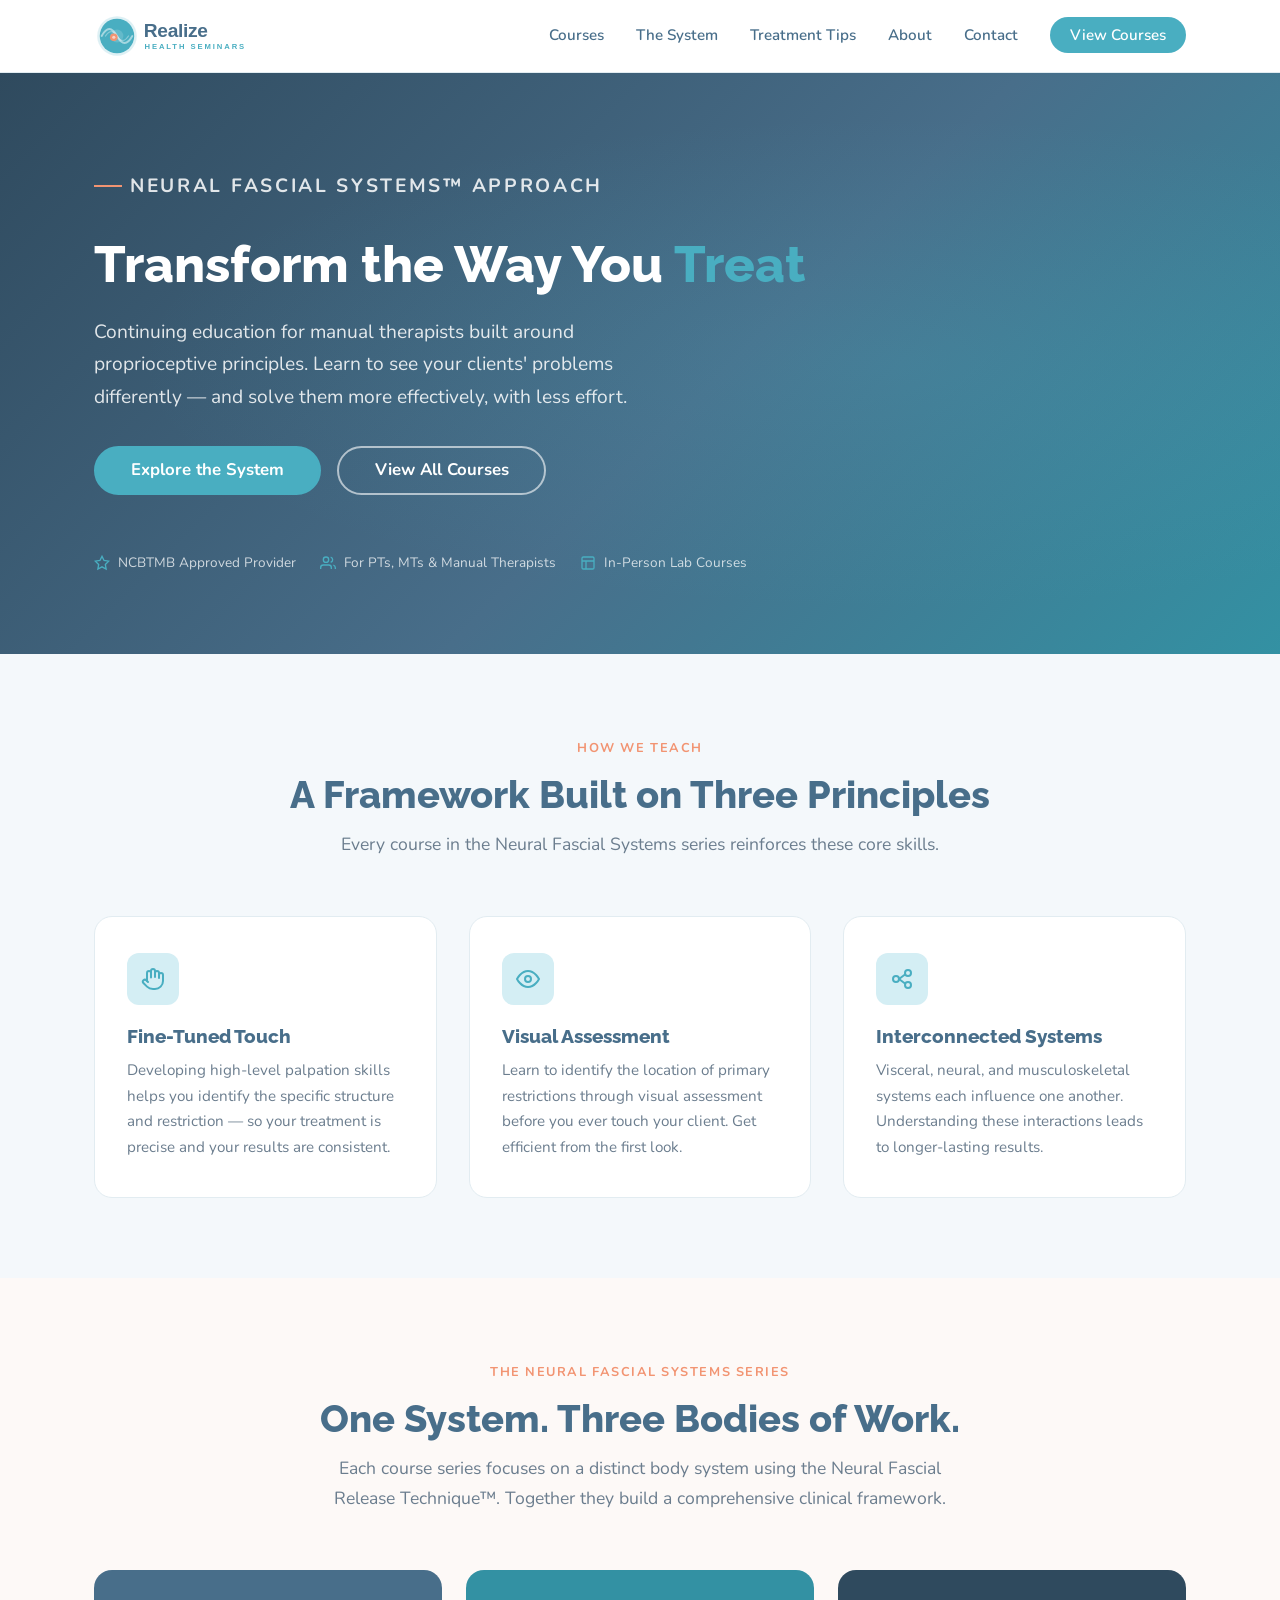
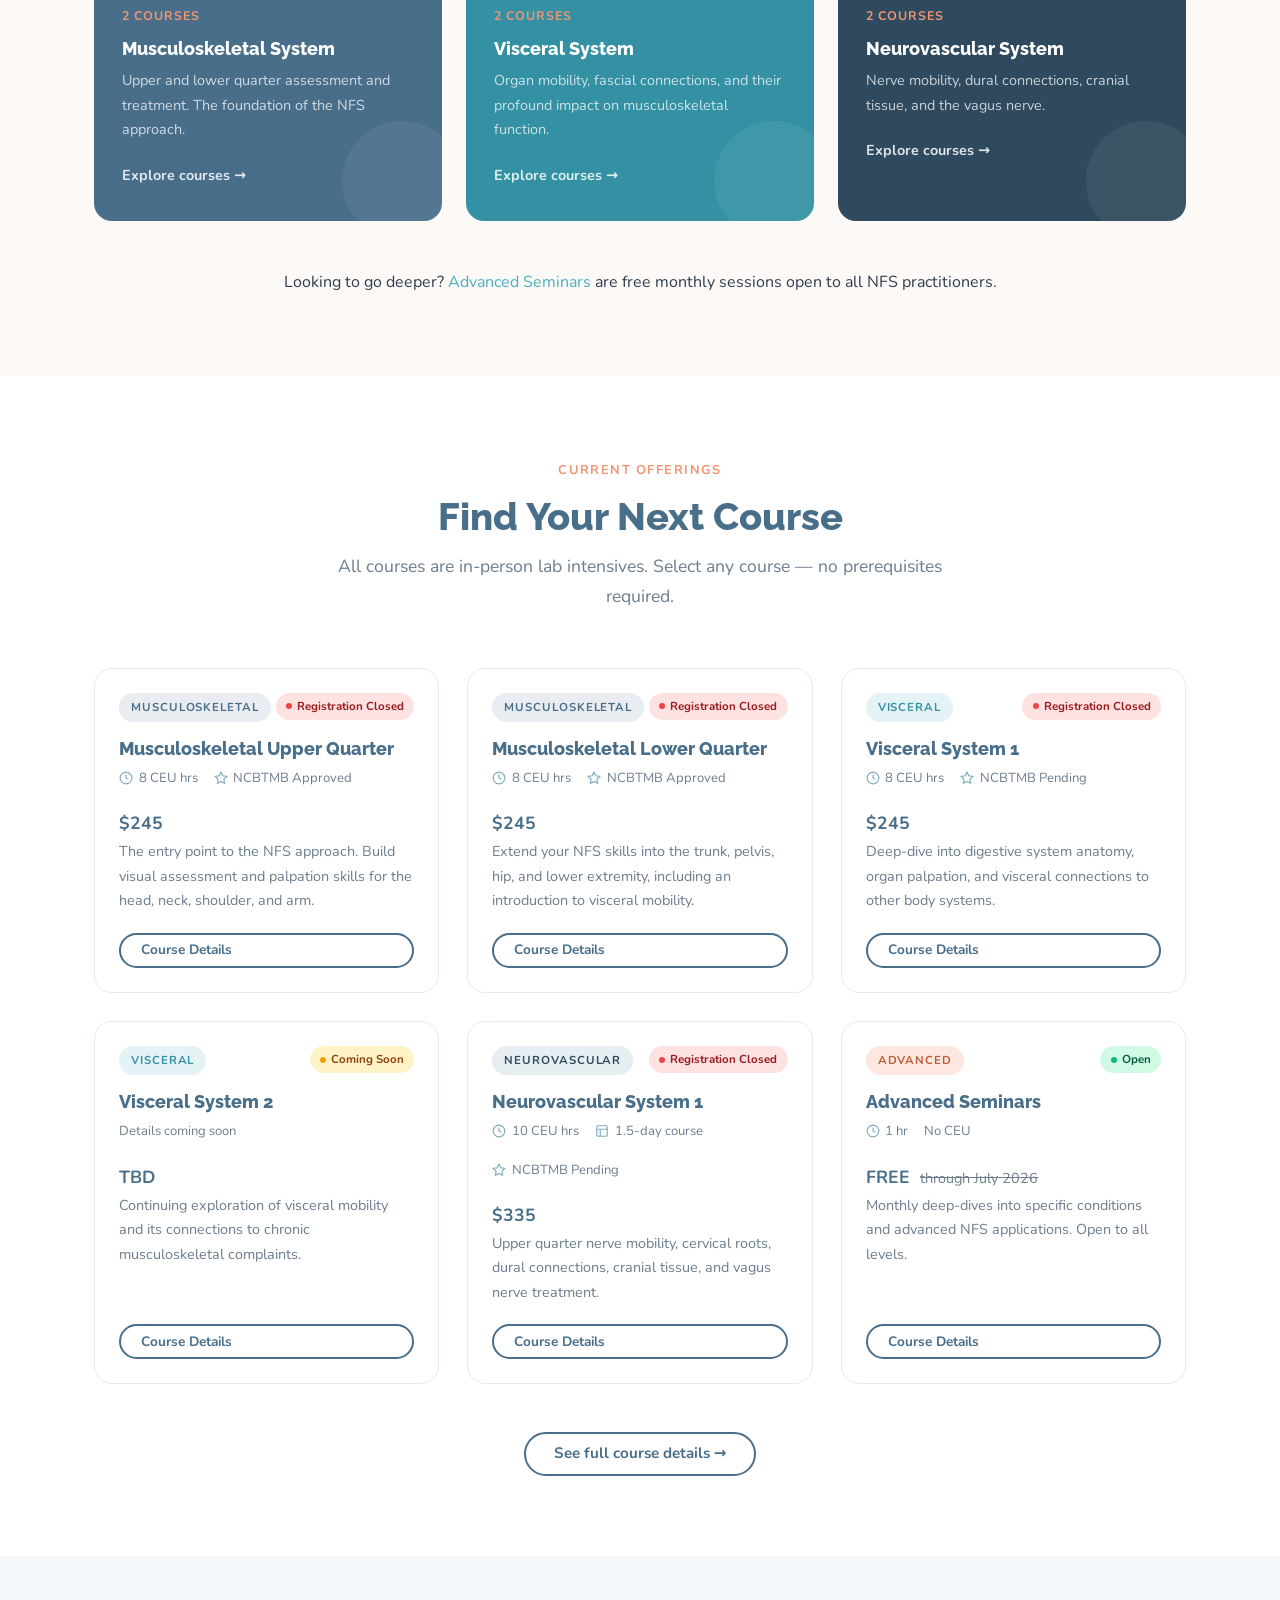
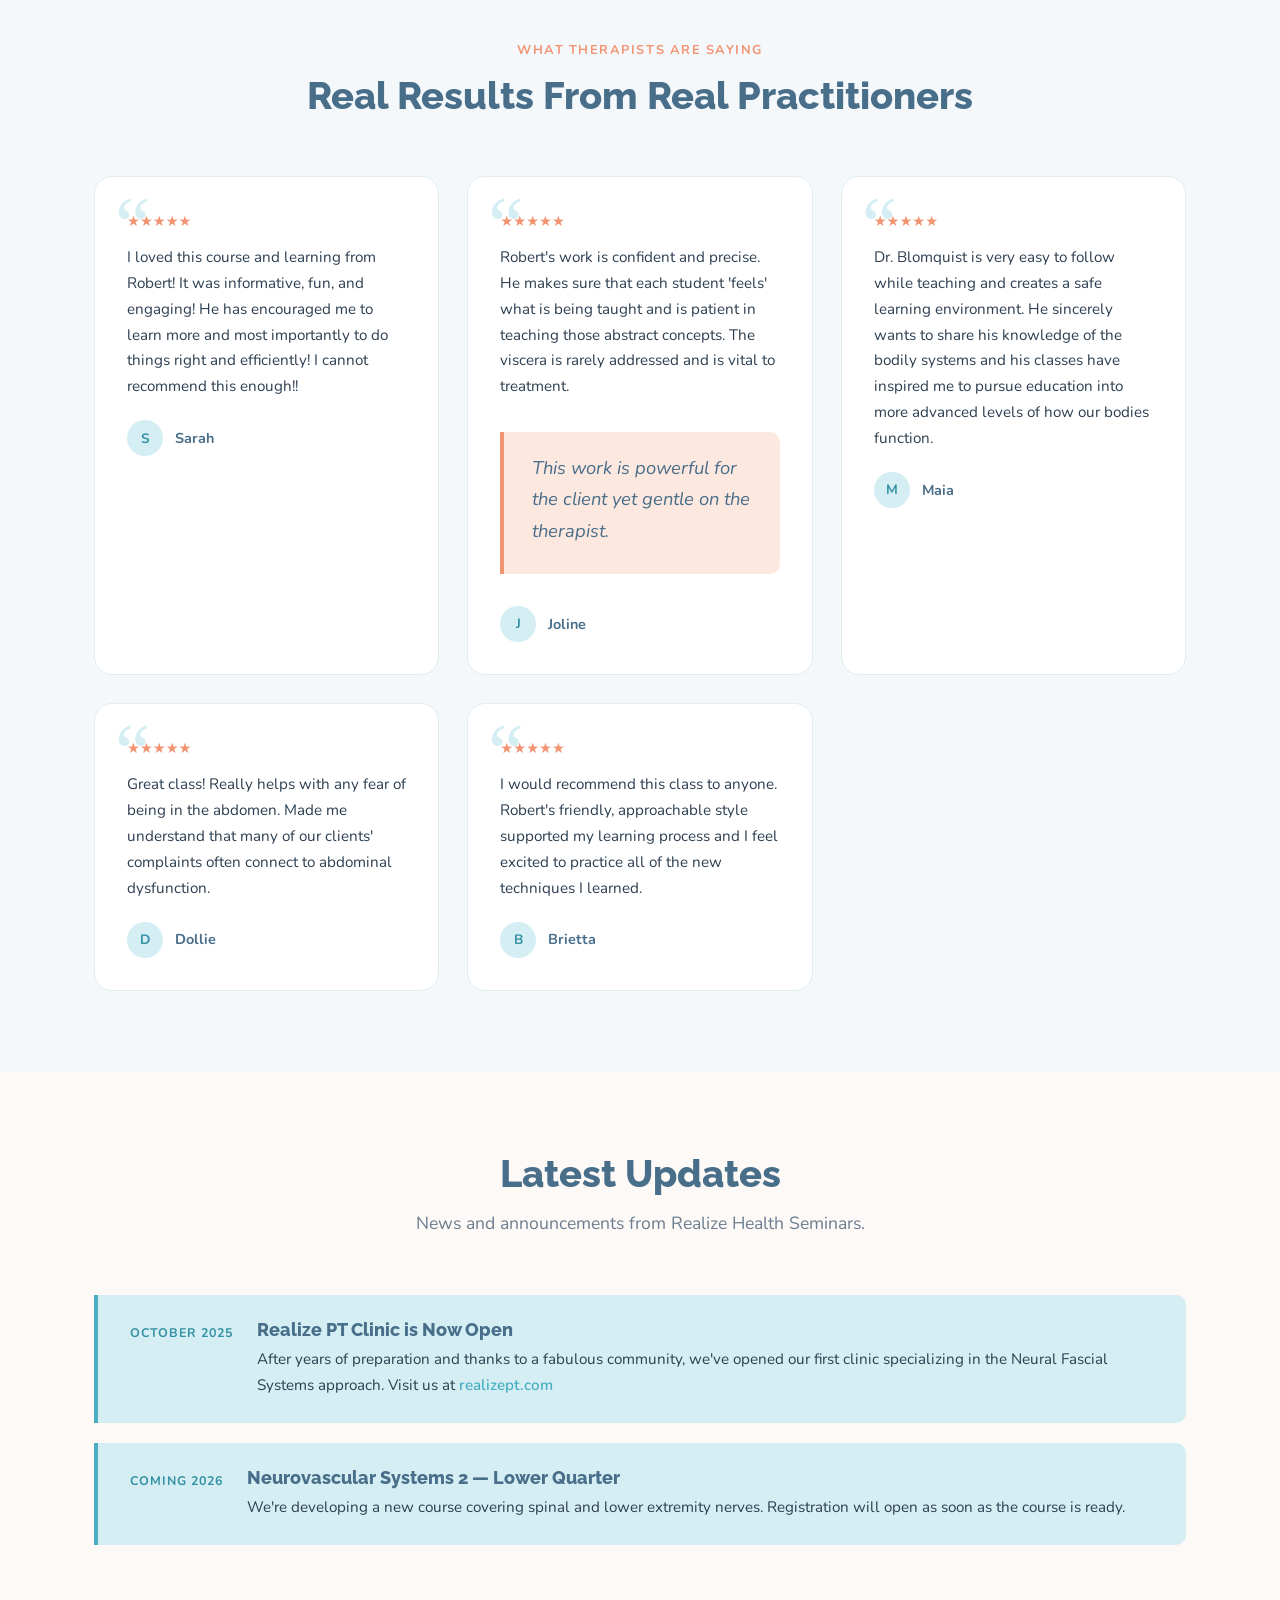
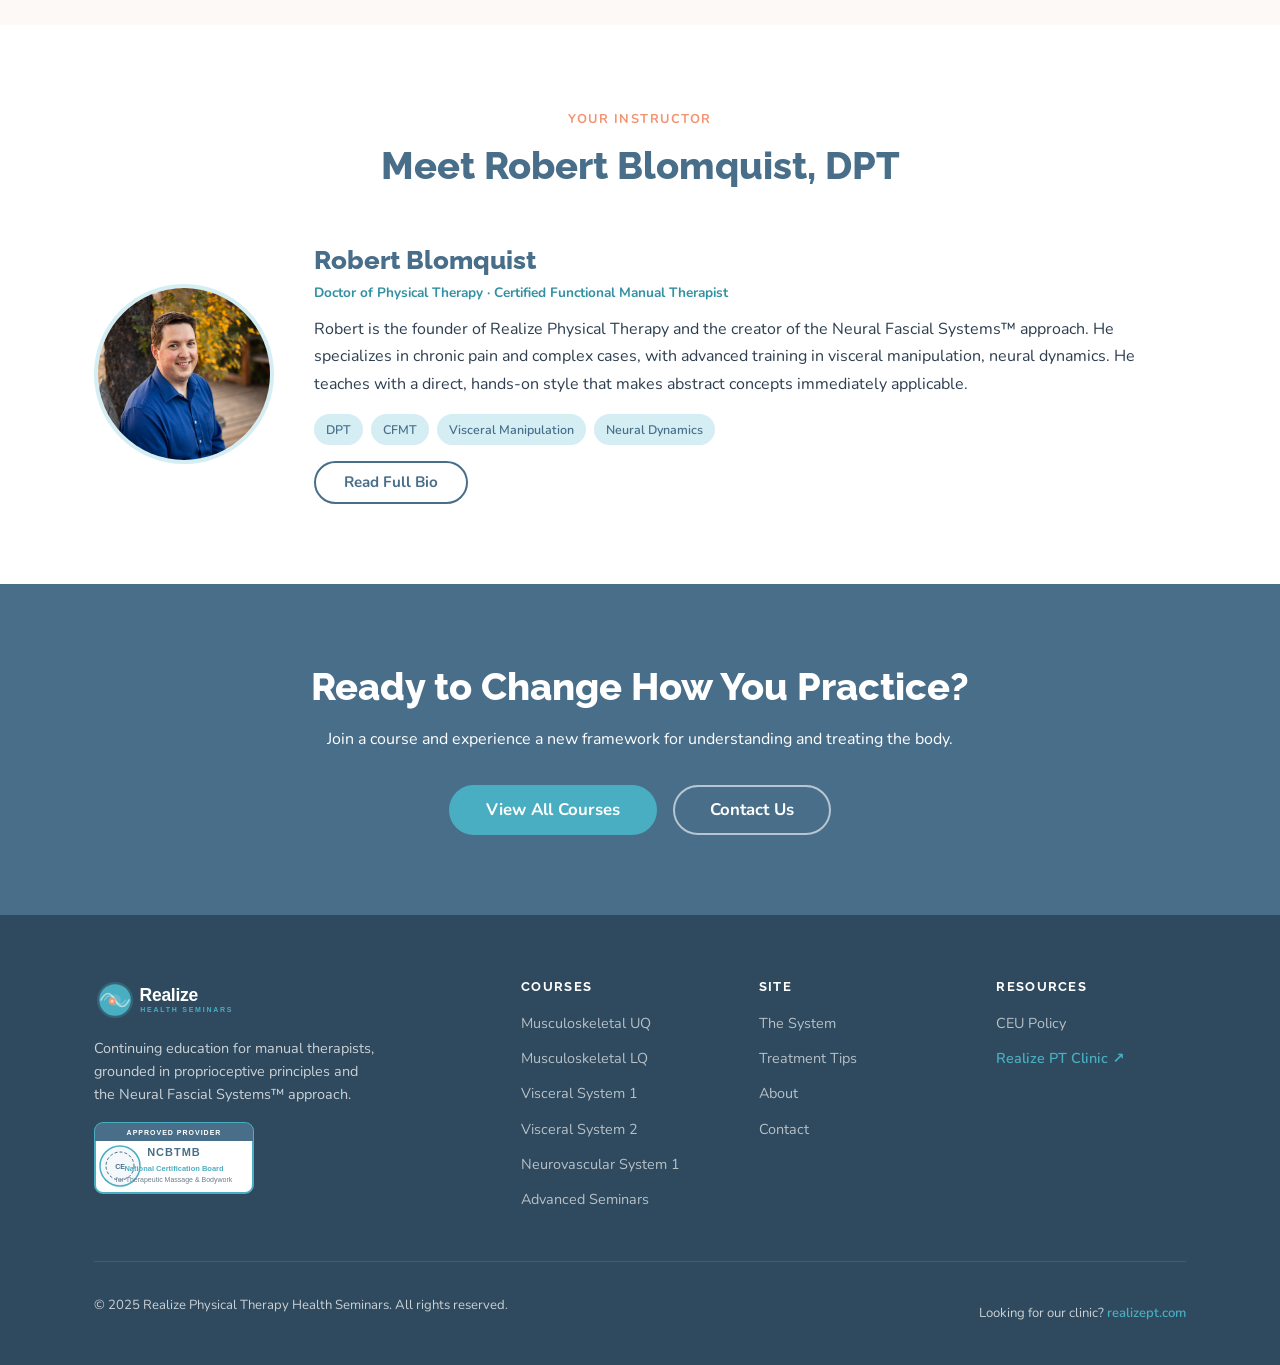
==== index.html @ 1361b8ad "Fix trademarks, remove airway content, wire up contact forms - Final comprehensive sweep replacing a" ====
<!DOCTYPE html>
<html lang="en">
<head>
  <meta charset="UTF-8">
  <meta name="viewport" content="width=device-width, initial-scale=1.0">
  <title>Realize Health Seminars | Neural Fascial Systems Continuing Education</title>
  <meta name="description" content="Continuing education courses for manual therapists built on the Neural Fascial Systems™ approach. NCBTMB-approved seminars in visceral, neurovascular, and musculoskeletal manual therapy.">

  <!-- Open Graph -->
  <meta property="og:type" content="website">
  <meta property="og:url" content="https://neuralfascialsystems.com/">
  <meta property="og:title" content="Realize Health Seminars | Neural Fascial Systems Continuing Education">
  <meta property="og:description" content="Continuing education for manual therapists built on proprioceptive principles. In-person lab courses covering musculoskeletal, visceral, and neurovascular systems. NCBTMB Approved Provider.">
  <meta property="og:image" content="https://neuralfascialsystems.com/assets/images/logo.svg">
  <meta property="og:site_name" content="Realize Health Seminars">

  <!-- Twitter Card -->
  <meta name="twitter:card" content="summary_large_image">
  <meta name="twitter:title" content="Realize Health Seminars | Neural Fascial Systems Continuing Education">
  <meta name="twitter:description" content="Continuing education for manual therapists built on proprioceptive principles. In-person lab courses. NCBTMB Approved Provider.">

  <!-- Canonical -->
  <link rel="canonical" href="https://neuralfascialsystems.com/">

  <!-- Fonts -->
  <link rel="preconnect" href="https://fonts.googleapis.com">
  <link rel="preconnect" href="https://fonts.gstatic.com" crossorigin>
  <link href="https://fonts.googleapis.com/css2?family=Raleway:wght@400;500;600;700;800;900&family=Nunito:wght@300;400;500;600;700&display=swap" rel="stylesheet">

  <!-- Stylesheet -->
  <link rel="stylesheet" href="assets/css/style.css">

  <!-- Schema.org Organization -->
  <script type="application/ld+json">
  {
    "@context": "https://schema.org",
    "@type": "Organization",
    "name": "Realize Health Seminars",
    "alternateName": "Neural Fascial Systems",
    "url": "https://neuralfascialsystems.com",
    "logo": "https://neuralfascialsystems.com/assets/images/logo.svg",
    "description": "Continuing education for manual therapists built on the Neural Fascial Systems™ approach. NCBTMB Approved Provider offering in-person lab courses covering musculoskeletal, visceral, and neurovascular systems.",
    "founder": {
      "@type": "Person",
      "name": "Robert Blomquist",
      "honorificSuffix": "DPT",
      "jobTitle": "Doctor of Physical Therapy, Certified Functional Manual Therapist"
    },
    "sameAs": [
      "https://realizept.com"
    ],
    "hasOfferCatalog": {
      "@type": "OfferCatalog",
      "name": "Neural Fascial Systems Continuing Education Courses",
      "itemListElement": [
        {
          "@type": "Course",
          "name": "Musculoskeletal Upper Quarter",
          "description": "The entry point to the NFS approach. Build visual assessment and palpation skills for the head, neck, shoulder, and arm.",
          "provider": { "@type": "Organization", "name": "Realize Health Seminars" }
        },
        {
          "@type": "Course",
          "name": "Musculoskeletal Lower Quarter",
          "description": "Extend your NFS skills into the trunk, pelvis, hip, and lower extremity.",
          "provider": { "@type": "Organization", "name": "Realize Health Seminars" }
        },
        {
          "@type": "Course",
          "name": "Visceral System 1",
          "description": "Deep-dive into digestive system anatomy, organ palpation, and visceral connections to other body systems.",
          "provider": { "@type": "Organization", "name": "Realize Health Seminars" }
        },
        {
          "@type": "Course",
          "name": "Neurovascular System 1",
          "description": "Upper quarter nerve mobility, cervical roots, dural connections, cranial tissue, and vagus nerve treatment.",
          "provider": { "@type": "Organization", "name": "Realize Health Seminars" }
        }
      ]
    }
  }
  </script>
</head>
<body>

  <!-- ── Navigation ── -->
  <nav class="site-nav">
    <div class="container">
      <div class="nav-inner">
        <a href="index.html" class="nav-logo"><img src="assets/images/logo.svg" alt="Realize Health Seminars" height="46"></a>
        <ul class="nav-links">
          <li><a href="courses/">Courses</a></li>
          <li><a href="the-system.html">The System</a></li>
          <li><a href="treatment-tips/">Treatment Tips</a></li>
          <li><a href="about.html">About</a></li>
          <li><a href="contact.html">Contact</a></li>
          <li><a href="courses/" class="nav-cta">View Courses</a></li>
        </ul>
        <button class="nav-toggle" aria-label="Toggle menu" aria-expanded="false">
          <svg width="24" height="24" viewBox="0 0 24 24" fill="none" stroke="currentColor" stroke-width="2"><line x1="3" y1="6" x2="21" y2="6"/><line x1="3" y1="12" x2="21" y2="12"/><line x1="3" y1="18" x2="21" y2="18"/></svg>
        </button>
      </div>
    </div>
  </nav>

  <main>

    <!-- ── Section 1: Hero ── -->
    <section class="hero">
      <div class="container">
        <div class="hero-content">
          <p class="hero-eyebrow">Neural Fascial Systems™ Approach</p>
          <h1>Transform the Way You <span class="text-teal">Treat</span></h1>
          <p>Continuing education for manual therapists built around proprioceptive principles. Learn to see your clients' problems differently — and solve them more effectively, with less effort.</p>
          <div class="hero-actions">
            <a href="the-system.html" class="btn btn-primary btn-lg">Explore the System</a>
            <a href="courses/" class="btn btn-outline btn-lg">View All Courses</a>
          </div>
          <div class="hero-badges">
            <span class="hero-badge">
              <svg width="16" height="16" viewBox="0 0 24 24" fill="none" stroke="currentColor" stroke-width="2"><path d="M12 2l3.09 6.26L22 9.27l-5 4.87 1.18 6.88L12 17.77l-6.18 3.25L7 14.14 2 9.27l6.91-1.01L12 2z"/></svg>
              NCBTMB Approved Provider
            </span>
            <span class="hero-badge">
              <svg width="16" height="16" viewBox="0 0 24 24" fill="none" stroke="currentColor" stroke-width="2"><path d="M17 21v-2a4 4 0 0 0-4-4H5a4 4 0 0 0-4 4v2"/><circle cx="9" cy="7" r="4"/><path d="M23 21v-2a4 4 0 0 0-3-3.87"/><path d="M16 3.13a4 4 0 0 1 0 7.75"/></svg>
              For PTs, MTs &amp; Manual Therapists
            </span>
            <span class="hero-badge">
              <svg width="16" height="16" viewBox="0 0 24 24" fill="none" stroke="currentColor" stroke-width="2"><rect x="3" y="3" width="18" height="18" rx="2"/><path d="M3 9h18M9 21V9"/></svg>
              In-Person Lab Courses
            </span>
          </div>
        </div>
      </div>
    </section>

    <!-- ── Section 2: Three Pillars ── -->
    <section class="section section-alt">
      <div class="container">
        <div class="section-header fade-in">
          <span class="eyebrow">How We Teach</span>
          <h2>A Framework Built on Three Principles</h2>
          <p>Every course in the Neural Fascial Systems series reinforces these core skills.</p>
        </div>
        <div class="pillars-grid">

          <article class="pillar-card fade-in">
            <div class="pillar-icon">
              <svg width="24" height="24" viewBox="0 0 24 24" fill="none" stroke="currentColor" stroke-width="2" stroke-linecap="round" stroke-linejoin="round">
                <path d="M18 11V6a2 2 0 0 0-2-2v0a2 2 0 0 0-2 2v0"/>
                <path d="M14 10V4a2 2 0 0 0-2-2v0a2 2 0 0 0-2 2v2"/>
                <path d="M10 10.5V6a2 2 0 0 0-2-2v0a2 2 0 0 0-2 2v8"/>
                <path d="M18 8a2 2 0 1 1 4 0v6a8 8 0 0 1-8 8h-2c-2.8 0-4.5-.86-5.99-2.34l-3.6-3.6a2 2 0 0 1 2.83-2.82L7 15"/>
              </svg>
            </div>
            <h3>Fine-Tuned Touch</h3>
            <p>Developing high-level palpation skills helps you identify the specific structure and restriction — so your treatment is precise and your results are consistent.</p>
          </article>

          <article class="pillar-card fade-in">
            <div class="pillar-icon">
              <svg width="24" height="24" viewBox="0 0 24 24" fill="none" stroke="currentColor" stroke-width="2" stroke-linecap="round" stroke-linejoin="round">
                <path d="M1 12s4-8 11-8 11 8 11 8-4 8-11 8-11-8-11-8z"/>
                <circle cx="12" cy="12" r="3"/>
              </svg>
            </div>
            <h3>Visual Assessment</h3>
            <p>Learn to identify the location of primary restrictions through visual assessment before you ever touch your client. Get efficient from the first look.</p>
          </article>

          <article class="pillar-card fade-in">
            <div class="pillar-icon">
              <svg width="24" height="24" viewBox="0 0 24 24" fill="none" stroke="currentColor" stroke-width="2" stroke-linecap="round" stroke-linejoin="round">
                <circle cx="6" cy="12" r="3"/>
                <circle cx="18" cy="6" r="3"/>
                <circle cx="18" cy="18" r="3"/>
                <line x1="9" y1="12" x2="15" y2="7.5"/>
                <line x1="9" y1="12" x2="15" y2="16.5"/>
              </svg>
            </div>
            <h3>Interconnected Systems</h3>
            <p>Visceral, neural, and musculoskeletal systems each influence one another. Understanding these interactions leads to longer-lasting results.</p>
          </article>

        </div>
      </div>
    </section>

    <!-- ── Section 3: The System Overview ── -->
    <section class="section section-warm">
      <div class="container">
        <div class="section-header fade-in">
          <span class="eyebrow">The Neural Fascial Systems Series</span>
          <h2>One System. Three Bodies of Work.</h2>
          <p>Each course series focuses on a distinct body system using the Neural Fascial Release Technique™. Together they build a comprehensive clinical framework.</p>
        </div>
        <div class="system-tiles fade-in">

          <div class="system-tile musculo">
            <span class="tile-count">2 Courses</span>
            <h3>Musculoskeletal System</h3>
            <p>Upper and lower quarter assessment and treatment. The foundation of the NFS approach.</p>
            <a href="courses/index.html#musculo" class="tile-link">Explore courses →</a>
          </div>

          <div class="system-tile visceral">
            <span class="tile-count">2 Courses</span>
            <h3>Visceral System</h3>
            <p>Organ mobility, fascial connections, and their profound impact on musculoskeletal function.</p>
            <a href="courses/index.html#visceral" class="tile-link">Explore courses →</a>
          </div>

          <div class="system-tile neuro">
            <span class="tile-count">2 Courses</span>
            <h3>Neurovascular System</h3>
            <p>Nerve mobility, dural connections, cranial tissue, and the vagus nerve.</p>
            <a href="courses/index.html#neuro" class="tile-link">Explore courses →</a>
          </div>

        </div>
        <p class="text-center mt-3">
          Looking to go deeper? <a href="courses/advanced-seminars.html">Advanced Seminars</a> are free monthly sessions open to all NFS practitioners.
        </p>
      </div>
    </section>

    <!-- ── Section 4: Course Grid ── -->
    <section class="section">
      <div class="container">
        <div class="section-header fade-in">
          <span class="eyebrow">Current Offerings</span>
          <h2>Find Your Next Course</h2>
          <p>All courses are in-person lab intensives. Select any course — no prerequisites required.</p>
        </div>

        <div class="course-grid fade-in">

          <!-- Course 1: Musculoskeletal Upper Quarter -->
          <article class="course-card">
            <div class="course-card-header">
              <span class="course-badge badge-musculo">Musculoskeletal</span>
              <span class="status-pill status-closed">Registration Closed</span>
            </div>
            <div class="course-card-body">
              <h3>Musculoskeletal Upper Quarter</h3>
              <div class="course-meta">
                <span class="course-meta-item">
                  <svg width="14" height="14" viewBox="0 0 24 24" fill="none" stroke="currentColor" stroke-width="2"><circle cx="12" cy="12" r="10"/><polyline points="12 6 12 12 16 14"/></svg>
                  8 CEU hrs
                </span>
                <span class="course-meta-item">
                  <svg width="14" height="14" viewBox="0 0 24 24" fill="none" stroke="currentColor" stroke-width="2"><path d="M12 2l3.09 6.26L22 9.27l-5 4.87 1.18 6.88L12 17.77l-6.18 3.25L7 14.14 2 9.27l6.91-1.01L12 2z"/></svg>
                  NCBTMB Approved
                </span>
              </div>
              <span class="course-price">$245</span>
              <p>The entry point to the NFS approach. Build visual assessment and palpation skills for the head, neck, shoulder, and arm.</p>
              <a href="courses/musculoskeletal-upper-quarter.html" class="btn btn-outline-navy btn-sm">Course Details</a>
            </div>
          </article>

          <!-- Course 2: Musculoskeletal Lower Quarter -->
          <article class="course-card">
            <div class="course-card-header">
              <span class="course-badge badge-musculo">Musculoskeletal</span>
              <span class="status-pill status-closed">Registration Closed</span>
            </div>
            <div class="course-card-body">
              <h3>Musculoskeletal Lower Quarter</h3>
              <div class="course-meta">
                <span class="course-meta-item">
                  <svg width="14" height="14" viewBox="0 0 24 24" fill="none" stroke="currentColor" stroke-width="2"><circle cx="12" cy="12" r="10"/><polyline points="12 6 12 12 16 14"/></svg>
                  8 CEU hrs
                </span>
                <span class="course-meta-item">
                  <svg width="14" height="14" viewBox="0 0 24 24" fill="none" stroke="currentColor" stroke-width="2"><path d="M12 2l3.09 6.26L22 9.27l-5 4.87 1.18 6.88L12 17.77l-6.18 3.25L7 14.14 2 9.27l6.91-1.01L12 2z"/></svg>
                  NCBTMB Approved
                </span>
              </div>
              <span class="course-price">$245</span>
              <p>Extend your NFS skills into the trunk, pelvis, hip, and lower extremity, including an introduction to visceral mobility.</p>
              <a href="courses/musculoskeletal-lower-quarter.html" class="btn btn-outline-navy btn-sm">Course Details</a>
            </div>
          </article>

          <!-- Course 3: Visceral System 1 -->
          <article class="course-card">
            <div class="course-card-header">
              <span class="course-badge badge-visceral">Visceral</span>
              <span class="status-pill status-closed">Registration Closed</span>
            </div>
            <div class="course-card-body">
              <h3>Visceral System 1</h3>
              <div class="course-meta">
                <span class="course-meta-item">
                  <svg width="14" height="14" viewBox="0 0 24 24" fill="none" stroke="currentColor" stroke-width="2"><circle cx="12" cy="12" r="10"/><polyline points="12 6 12 12 16 14"/></svg>
                  8 CEU hrs
                </span>
                <span class="course-meta-item">
                  <svg width="14" height="14" viewBox="0 0 24 24" fill="none" stroke="currentColor" stroke-width="2"><path d="M12 2l3.09 6.26L22 9.27l-5 4.87 1.18 6.88L12 17.77l-6.18 3.25L7 14.14 2 9.27l6.91-1.01L12 2z"/></svg>
                  NCBTMB Pending
                </span>
              </div>
              <span class="course-price">$245</span>
              <p>Deep-dive into digestive system anatomy, organ palpation, and visceral connections to other body systems.</p>
              <a href="courses/visceral-system-1.html" class="btn btn-outline-navy btn-sm">Course Details</a>
            </div>
          </article>

          <!-- Course 4: Visceral System 2 -->
          <article class="course-card">
            <div class="course-card-header">
              <span class="course-badge badge-visceral">Visceral</span>
              <span class="status-pill status-coming">Coming Soon</span>
            </div>
            <div class="course-card-body">
              <h3>Visceral System 2</h3>
              <div class="course-meta">
                <span class="course-meta-item">Details coming soon</span>
              </div>
              <span class="course-price">TBD</span>
              <p>Continuing exploration of visceral mobility and its connections to chronic musculoskeletal complaints.</p>
              <a href="courses/visceral-system-2.html" class="btn btn-outline-navy btn-sm">Course Details</a>
            </div>
          </article>

          <!-- Course 5: Neurovascular System 1 -->
          <article class="course-card">
            <div class="course-card-header">
              <span class="course-badge badge-neuro">Neurovascular</span>
              <span class="status-pill status-closed">Registration Closed</span>
            </div>
            <div class="course-card-body">
              <h3>Neurovascular System 1</h3>
              <div class="course-meta">
                <span class="course-meta-item">
                  <svg width="14" height="14" viewBox="0 0 24 24" fill="none" stroke="currentColor" stroke-width="2"><circle cx="12" cy="12" r="10"/><polyline points="12 6 12 12 16 14"/></svg>
                  10 CEU hrs
                </span>
                <span class="course-meta-item">
                  <svg width="14" height="14" viewBox="0 0 24 24" fill="none" stroke="currentColor" stroke-width="2"><rect x="3" y="3" width="18" height="18" rx="2"/><path d="M3 9h18M9 21V9"/></svg>
                  1.5-day course
                </span>
                <span class="course-meta-item">
                  <svg width="14" height="14" viewBox="0 0 24 24" fill="none" stroke="currentColor" stroke-width="2"><path d="M12 2l3.09 6.26L22 9.27l-5 4.87 1.18 6.88L12 17.77l-6.18 3.25L7 14.14 2 9.27l6.91-1.01L12 2z"/></svg>
                  NCBTMB Pending
                </span>
              </div>
              <span class="course-price">$335</span>
              <p>Upper quarter nerve mobility, cervical roots, dural connections, cranial tissue, and vagus nerve treatment.</p>
              <a href="courses/neurovascular-system-1.html" class="btn btn-outline-navy btn-sm">Course Details</a>
            </div>
          </article>

          <!-- Course 6: Advanced Seminars -->
          <article class="course-card">
            <div class="course-card-header">
              <span class="course-badge badge-advanced">Advanced</span>
              <span class="status-pill status-open">Open</span>
            </div>
            <div class="course-card-body">
              <h3>Advanced Seminars</h3>
              <div class="course-meta">
                <span class="course-meta-item">
                  <svg width="14" height="14" viewBox="0 0 24 24" fill="none" stroke="currentColor" stroke-width="2"><circle cx="12" cy="12" r="10"/><polyline points="12 6 12 12 16 14"/></svg>
                  1 hr
                </span>
                <span class="course-meta-item">No CEU</span>
              </div>
              <span class="course-price">FREE <span class="was">through July 2026</span></span>
              <p>Monthly deep-dives into specific conditions and advanced NFS applications. Open to all levels.</p>
              <a href="courses/advanced-seminars.html" class="btn btn-outline-navy btn-sm">Course Details</a>
            </div>
          </article>

        </div>

        <div class="text-center mt-3">
          <a href="courses/" class="btn btn-outline-navy">See full course details →</a>
        </div>
      </div>
    </section>

    <!-- ── Section 5: Testimonials ── -->
    <section class="section section-alt">
      <div class="container">
        <div class="section-header fade-in">
          <span class="eyebrow">What Therapists Are Saying</span>
          <h2>Real Results From Real Practitioners</h2>
        </div>
        <div class="testimonial-grid fade-in">

          <div class="testimonial-card">
            <div class="stars">★★★★★</div>
            <p>I loved this course and learning from Robert! It was informative, fun, and engaging! He has encouraged me to learn more and most importantly to do things right and efficiently! I cannot recommend this enough!!</p>
            <div class="testimonial-author">
              <div class="testimonial-avatar">S</div>
              <span class="testimonial-name">Sarah</span>
            </div>
          </div>

          <div class="testimonial-card">
            <div class="stars">★★★★★</div>
            <p>Robert's work is confident and precise. He makes sure that each student 'feels' what is being taught and is patient in teaching those abstract concepts. The viscera is rarely addressed and is vital to treatment.</p>
            <blockquote class="pull-quote">
              <p>This work is powerful for the client yet gentle on the therapist.</p>
            </blockquote>
            <div class="testimonial-author">
              <div class="testimonial-avatar">J</div>
              <span class="testimonial-name">Joline</span>
            </div>
          </div>

          <div class="testimonial-card">
            <div class="stars">★★★★★</div>
            <p>Dr. Blomquist is very easy to follow while teaching and creates a safe learning environment. He sincerely wants to share his knowledge of the bodily systems and his classes have inspired me to pursue education into more advanced levels of how our bodies function.</p>
            <div class="testimonial-author">
              <div class="testimonial-avatar">M</div>
              <span class="testimonial-name">Maia</span>
            </div>
          </div>

          <div class="testimonial-card">
            <div class="stars">★★★★★</div>
            <p>Great class! Really helps with any fear of being in the abdomen. Made me understand that many of our clients' complaints often connect to abdominal dysfunction.</p>
            <div class="testimonial-author">
              <div class="testimonial-avatar">D</div>
              <span class="testimonial-name">Dollie</span>
            </div>
          </div>

          <div class="testimonial-card">
            <div class="stars">★★★★★</div>
            <p>I would recommend this class to anyone. Robert's friendly, approachable style supported my learning process and I feel excited to practice all of the new techniques I learned.</p>
            <div class="testimonial-author">
              <div class="testimonial-avatar">B</div>
              <span class="testimonial-name">Brietta</span>
            </div>
          </div>

        </div>
      </div>
    </section>

    <!-- ── Section 6: News ── -->
    <section class="section section-warm">
      <div class="container">
        <div class="section-header fade-in">
          <h2>Latest Updates</h2>
          <p class="text-muted">News and announcements from Realize Health Seminars.</p>
        </div>
        <div class="fade-in" style="display:flex;flex-direction:column;gap:1.25rem;">

          <div class="news-box">
            <span class="news-date">October 2025</span>
            <div>
              <h4>Realize PT Clinic is Now Open</h4>
              <p>After years of preparation and thanks to a fabulous community, we've opened our first clinic specializing in the Neural Fascial Systems approach. Visit us at <a href="https://realizept.com" target="_blank" rel="noopener" class="footer-clinic-link">realizept.com</a></p>
            </div>
          </div>

          <div class="news-box" style="background:var(--teal-light);border-color:var(--teal);">
            <span class="news-date">Coming 2026</span>
            <div>
              <h4>Neurovascular Systems 2 — Lower Quarter</h4>
              <p>We're developing a new course covering spinal and lower extremity nerves. Registration will open as soon as the course is ready.</p>
            </div>
          </div>

        </div>
      </div>
    </section>

    <!-- ── Section 7: Instructor ── -->
    <section class="section">
      <div class="container">
        <div class="section-header fade-in">
          <span class="eyebrow">Your Instructor</span>
          <h2>Meet Robert Blomquist, DPT</h2>
        </div>
        <div class="instructor-strip fade-in">
          <img src="assets/images/robert-blomquist.jpg" alt="Robert Blomquist, DPT — founder of Realize Physical Therapy and creator of the Neural Fascial Systems approach" class="instructor-photo">
          <div class="instructor-info">
            <h3>Robert Blomquist</h3>
            <p class="instructor-creds">Doctor of Physical Therapy · Certified Functional Manual Therapist</p>
            <p>Robert is the founder of Realize Physical Therapy and the creator of the Neural Fascial Systems™ approach. He specializes in chronic pain and complex cases, with advanced training in visceral manipulation, neural dynamics. He teaches with a direct, hands-on style that makes abstract concepts immediately applicable.</p>
            <div class="credential-tags">
              <span class="credential-tag">DPT</span>
              <span class="credential-tag">CFMT</span>
              <span class="credential-tag">Visceral Manipulation</span>
              <span class="credential-tag">Neural Dynamics</span>
              
            </div>
            <a href="about.html" class="btn btn-outline-navy">Read Full Bio</a>
          </div>
        </div>
      </div>
    </section>

    <!-- ── Section 8: CTA Banner ── -->
    <section class="section section-navy">
      <div class="container text-center">
        <h2>Ready to Change How You Practice?</h2>
        <p class="mt-1">Join a course and experience a new framework for understanding and treating the body.</p>
        <div class="hero-actions flex-center mt-2">
          <a href="courses/" class="btn btn-primary btn-lg">View All Courses</a>
          <a href="contact.html" class="btn btn-outline btn-lg">Contact Us</a>
        </div>
      </div>
    </section>

  </main>

  <!-- ── Footer ── -->
  <footer class="site-footer">
    <div class="container">
      <div class="footer-grid">
        <div class="footer-brand">
          <img src="assets/images/logo-white.svg" alt="Realize Health Seminars">
          <p>Continuing education for manual therapists, grounded in proprioceptive principles and the Neural Fascial Systems™ approach.</p>
          <img src="assets/images/ncbtmb-placeholder.svg" alt="NCBTMB Approved Provider" style="height:72px;margin-top:.5rem;">
        </div>
        <div class="footer-col">
          <h5>Courses</h5>
          <ul>
            <li><a href="courses/musculoskeletal-upper-quarter.html">Musculoskeletal UQ</a></li>
            <li><a href="courses/musculoskeletal-lower-quarter.html">Musculoskeletal LQ</a></li>
            <li><a href="courses/visceral-system-1.html">Visceral System 1</a></li>
            <li><a href="courses/visceral-system-2.html">Visceral System 2</a></li>
            <li><a href="courses/neurovascular-system-1.html">Neurovascular System 1</a></li>
            <li><a href="courses/advanced-seminars.html">Advanced Seminars</a></li>
          </ul>
        </div>
        <div class="footer-col">
          <h5>Site</h5>
          <ul>
            <li><a href="the-system.html">The System</a></li>
            <li><a href="treatment-tips/">Treatment Tips</a></li>
            <li><a href="about.html">About</a></li>
            <li><a href="contact.html">Contact</a></li>
          </ul>
        </div>
        <div class="footer-col">
          <h5>Resources</h5>
          <ul>
            <li><a href="contact.html#ceu-policy">CEU Policy</a></li>
            <li><a href="https://realizept.com" target="_blank" rel="noopener" class="footer-clinic-link">Realize PT Clinic ↗</a></li>
          </ul>
        </div>
      </div>
      <div class="footer-bottom">
        <p>&copy; 2025 Realize Physical Therapy Health Seminars. All rights reserved.</p>
        <p>Looking for our clinic? <a href="https://realizept.com" target="_blank" rel="noopener" class="footer-clinic-link">realizept.com</a></p>
      </div>
    </div>
  </footer>

  <script src="assets/js/main.js"></script>
</body>
</html>
---- assets/css/style.css ----
/* =============================================
   REALIZE HEALTH SEMINARS — Main Stylesheet
   Brand: #486E8A navy · #49AEC1 teal · #81ACBE steel · #F29472 coral
   ============================================= */

@import url('https://fonts.googleapis.com/css2?family=Raleway:wght@400;500;600;700;800;900&family=Nunito:wght@300;400;500;600;700&display=swap');

/* ── Design Tokens ── */
:root {
  --navy:       #486E8A;
  --teal:       #49AEC1;
  --steel:      #81ACBE;
  --coral:      #F29472;
  --navy-dark:  #2f4a5e;
  --teal-dark:  #3391a3;
  --teal-light: #d4eef4;
  --coral-light:#fde8e0;
  --bg-light:   #f4f8fb;
  --bg-warm:    #fdf9f7;
  --text:       #2c3e50;
  --text-muted: #6b7d8e;
  --white:      #ffffff;
  --border:     #e2ecf1;

  --font-head:  'Raleway', 'Optima', sans-serif;
  --font-body:  'Gibson', 'Nunito', system-ui, sans-serif;

  --shadow-sm:  0 1px 4px rgba(72,110,138,.08);
  --shadow-md:  0 4px 20px rgba(72,110,138,.12);
  --shadow-lg:  0 8px 40px rgba(72,110,138,.16);
  --radius:     10px;
  --radius-lg:  18px;
  --transition: .22s ease;
  --max-w:      1140px;
}

/* ── Reset ── */
*, *::before, *::after { box-sizing: border-box; margin: 0; padding: 0; }
html { scroll-behavior: smooth; }
body {
  font-family: var(--font-body);
  font-size: 1rem;
  line-height: 1.7;
  color: var(--text);
  background: var(--white);
  -webkit-font-smoothing: antialiased;
}
img { max-width: 100%; display: block; }
a { color: var(--teal); text-decoration: none; transition: color var(--transition); }
a:hover { color: var(--teal-dark); }
ul { list-style: none; }

/* ── Typography ── */
h1, h2, h3, h4, h5 {
  font-family: var(--font-head);
  font-weight: 800;
  line-height: 1.2;
  color: var(--navy);
}
h1 { font-size: clamp(2rem, 5vw, 3.2rem); }
h2 { font-size: clamp(1.6rem, 3.5vw, 2.4rem); }
h3 { font-size: clamp(1.2rem, 2.5vw, 1.6rem); }
h4 { font-size: 1.15rem; }
p { margin-bottom: 1rem; }
p:last-child { margin-bottom: 0; }
.text-teal   { color: var(--teal); }
.text-coral  { color: var(--coral); }
.text-navy   { color: var(--navy); }
.text-muted  { color: var(--text-muted); }
.text-center { text-align: center; }

/* ── Layout ── */
.container {
  max-width: var(--max-w);
  margin: 0 auto;
  padding: 0 1.5rem;
}
.section {
  padding: 5rem 0;
}
.section-sm {
  padding: 3rem 0;
}
.section-alt {
  background: var(--bg-light);
}
.section-navy {
  background: var(--navy);
  color: var(--white);
}
.section-navy h2,
.section-navy h3,
.section-navy h4 { color: var(--white); }
.section-warm {
  background: var(--bg-warm);
}

.grid-2 { display: grid; grid-template-columns: repeat(2, 1fr); gap: 2rem; }
.grid-3 { display: grid; grid-template-columns: repeat(3, 1fr); gap: 2rem; }
.grid-4 { display: grid; grid-template-columns: repeat(4, 1fr); gap: 1.5rem; }
.flex    { display: flex; }
.flex-center { display: flex; align-items: center; justify-content: center; }
.flex-between { display: flex; align-items: center; justify-content: space-between; }
.gap-1  { gap: 1rem; }
.gap-2  { gap: 2rem; }

/* ── Section Header ── */
.section-header {
  text-align: center;
  margin-bottom: 3.5rem;
}
.section-header .eyebrow {
  display: inline-block;
  font-family: var(--font-body);
  font-size: .8rem;
  font-weight: 700;
  letter-spacing: .12em;
  text-transform: uppercase;
  color: var(--coral);
  margin-bottom: .75rem;
}
.section-header p {
  max-width: 640px;
  margin: .75rem auto 0;
  color: var(--text-muted);
  font-size: 1.1rem;
}

/* ── Navigation ── */
.site-nav {
  position: sticky;
  top: 0;
  z-index: 100;
  background: var(--white);
  border-bottom: 1px solid var(--border);
  box-shadow: var(--shadow-sm);
}
.nav-inner {
  display: flex;
  align-items: center;
  justify-content: space-between;
  height: 72px;
  gap: 2rem;
}
.nav-logo img {
  height: 46px;
  width: auto;
}
.nav-links {
  display: flex;
  align-items: center;
  gap: 2rem;
}
.nav-links a {
  font-size: .95rem;
  font-weight: 600;
  color: var(--navy);
  transition: color var(--transition);
}
.nav-links a:hover,
.nav-links a.active { color: var(--teal); }
.nav-cta {
  background: var(--teal);
  color: var(--white) !important;
  padding: .5rem 1.25rem;
  border-radius: 50px;
  font-weight: 700;
  font-size: .9rem;
  transition: background var(--transition), transform var(--transition);
}
.nav-cta:hover {
  background: var(--teal-dark);
  color: var(--white) !important;
  transform: translateY(-1px);
}
.nav-toggle {
  display: none;
  background: none;
  border: none;
  cursor: pointer;
  padding: .5rem;
  color: var(--navy);
}
.nav-toggle svg { display: block; }

/* ── Buttons ── */
.btn {
  display: inline-flex;
  align-items: center;
  gap: .5rem;
  font-family: var(--font-body);
  font-size: .95rem;
  font-weight: 700;
  padding: .75rem 1.75rem;
  border-radius: 50px;
  border: 2px solid transparent;
  cursor: pointer;
  transition: all var(--transition);
  text-decoration: none;
  line-height: 1;
}
.btn-primary {
  background: var(--teal);
  color: var(--white);
  border-color: var(--teal);
}
.btn-primary:hover {
  background: var(--teal-dark);
  border-color: var(--teal-dark);
  color: var(--white);
  transform: translateY(-2px);
  box-shadow: 0 6px 20px rgba(73,174,193,.35);
}
.btn-outline {
  background: transparent;
  color: var(--white);
  border-color: rgba(255,255,255,.6);
}
.btn-outline:hover {
  background: rgba(255,255,255,.12);
  border-color: var(--white);
  color: var(--white);
}
.btn-outline-navy {
  background: transparent;
  color: var(--navy);
  border-color: var(--navy);
}
.btn-outline-navy:hover {
  background: var(--navy);
  color: var(--white);
}
.btn-coral {
  background: var(--coral);
  color: var(--white);
  border-color: var(--coral);
}
.btn-coral:hover {
  background: #d97a58;
  border-color: #d97a58;
  color: var(--white);
  transform: translateY(-2px);
}
.btn-sm {
  font-size: .85rem;
  padding: .55rem 1.25rem;
}
.btn-lg {
  font-size: 1.05rem;
  padding: .9rem 2.2rem;
}

/* ── Hero ── */
.hero {
  background: linear-gradient(135deg, var(--navy-dark) 0%, var(--navy) 55%, var(--teal-dark) 100%);
  color: var(--white);
  padding: 6rem 0 5rem;
  position: relative;
  overflow: hidden;
}
.hero::before {
  content: '';
  position: absolute;
  inset: 0;
  background: radial-gradient(ellipse at 70% 50%, rgba(73,174,193,.18) 0%, transparent 60%);
  pointer-events: none;
}
.hero-content {
  position: relative;
  max-width: 720px;
}
.hero-eyebrow {
  display: inline-flex;
  align-items: center;
  gap: .5rem;
  font-size: .8rem;
  font-weight: 700;
  letter-spacing: .14em;
  text-transform: uppercase;
  color: var(--coral);
  margin-bottom: 1.25rem;
}
.hero-eyebrow::before {
  content: '';
  display: block;
  width: 28px;
  height: 2px;
  background: var(--coral);
}
.hero h1 {
  color: var(--white);
  margin-bottom: 1.25rem;
}
.hero h1 span { color: var(--teal); }
.hero p {
  font-size: 1.2rem;
  color: rgba(255,255,255,.85);
  max-width: 580px;
  margin-bottom: 2rem;
}
.hero-actions {
  display: flex;
  flex-wrap: wrap;
  gap: 1rem;
  align-items: center;
}
.hero-badges {
  display: flex;
  gap: 1.5rem;
  margin-top: 3.5rem;
  flex-wrap: wrap;
}
.hero-badge {
  display: flex;
  align-items: center;
  gap: .5rem;
  font-size: .85rem;
  color: rgba(255,255,255,.75);
}
.hero-badge svg { color: var(--teal); flex-shrink: 0; }

/* ── Pillars ── */
.pillars-grid {
  display: grid;
  grid-template-columns: repeat(3, 1fr);
  gap: 2rem;
}
.pillar-card {
  background: var(--white);
  border: 1px solid var(--border);
  border-radius: var(--radius-lg);
  padding: 2.25rem 2rem;
  transition: box-shadow var(--transition), transform var(--transition);
}
.pillar-card:hover {
  box-shadow: var(--shadow-md);
  transform: translateY(-4px);
}
.pillar-icon {
  width: 52px;
  height: 52px;
  border-radius: 12px;
  background: var(--teal-light);
  display: flex;
  align-items: center;
  justify-content: center;
  margin-bottom: 1.25rem;
  color: var(--teal);
}
.pillar-card h3 { font-size: 1.2rem; margin-bottom: .6rem; }
.pillar-card p  { color: var(--text-muted); font-size: .95rem; margin: 0; }

/* ── System tiles ── */
.system-tiles {
  display: grid;
  grid-template-columns: repeat(3, 1fr);
  gap: 1.5rem;
  margin-top: 2.5rem;
}
.system-tile {
  border-radius: var(--radius-lg);
  padding: 2rem 1.75rem;
  position: relative;
  overflow: hidden;
  transition: transform var(--transition), box-shadow var(--transition);
}
.system-tile:hover {
  transform: translateY(-4px);
  box-shadow: var(--shadow-lg);
}
.system-tile.musculo { background: var(--navy); }
.system-tile.visceral { background: var(--teal-dark); }
.system-tile.neuro   { background: var(--navy-dark); }
.system-tile::after {
  content: '';
  position: absolute;
  bottom: -20px;
  right: -20px;
  width: 120px;
  height: 120px;
  border-radius: 50%;
  background: rgba(255,255,255,.06);
}
.system-tile h3 { color: var(--white); font-size: 1.15rem; margin-bottom: .5rem; }
.system-tile p  { color: rgba(255,255,255,.75); font-size: .9rem; margin-bottom: 1.25rem; }
.system-tile .tile-count {
  display: inline-block;
  font-size: .78rem;
  font-weight: 700;
  letter-spacing: .08em;
  text-transform: uppercase;
  color: var(--coral);
  margin-bottom: .75rem;
}
.tile-link {
  color: var(--white);
  font-size: .9rem;
  font-weight: 700;
  display: inline-flex;
  align-items: center;
  gap: .4rem;
  opacity: .85;
  transition: opacity var(--transition), gap var(--transition);
}
.tile-link:hover { opacity: 1; gap: .7rem; color: var(--white); }

/* ── Course Cards ── */
.course-grid {
  display: grid;
  grid-template-columns: repeat(3, 1fr);
  gap: 1.75rem;
}
.course-card {
  background: var(--white);
  border: 1px solid var(--border);
  border-radius: var(--radius-lg);
  overflow: hidden;
  display: flex;
  flex-direction: column;
  transition: box-shadow var(--transition), transform var(--transition);
}
.course-card:hover {
  box-shadow: var(--shadow-md);
  transform: translateY(-4px);
}
.course-card-header {
  padding: 1.5rem 1.5rem 0;
}
.course-badge {
  display: inline-flex;
  align-items: center;
  gap: .3rem;
  font-size: .72rem;
  font-weight: 700;
  letter-spacing: .08em;
  text-transform: uppercase;
  padding: .3rem .75rem;
  border-radius: 50px;
  margin-bottom: 1rem;
}
.badge-musculo { background: rgba(72,110,138,.12); color: var(--navy); }
.badge-visceral { background: rgba(73,174,193,.15); color: var(--teal-dark); }
.badge-neuro    { background: rgba(129,172,190,.2); color: var(--navy-dark); }
.badge-advanced { background: var(--coral-light); color: #b85d3a; }

.status-pill {
  display: inline-flex;
  align-items: center;
  gap: .3rem;
  font-size: .72rem;
  font-weight: 700;
  padding: .25rem .65rem;
  border-radius: 50px;
  float: right;
}
.status-open { background: #d1fae5; color: #065f46; }
.status-open::before { content: ''; width: 6px; height: 6px; border-radius: 50%; background: #10b981; display: inline-block; }
.status-closed { background: #fee2e2; color: #991b1b; }
.status-closed::before { content: ''; width: 6px; height: 6px; border-radius: 50%; background: #ef4444; display: inline-block; }
.status-coming { background: #fef3c7; color: #92400e; }
.status-coming::before { content: ''; width: 6px; height: 6px; border-radius: 50%; background: #f59e0b; display: inline-block; }

.course-card-body {
  padding: 0 1.5rem 1.5rem;
  flex: 1;
  display: flex;
  flex-direction: column;
}
.course-card-body h3 {
  font-size: 1.1rem;
  margin-bottom: .5rem;
  color: var(--navy);
}
.course-card-body p {
  font-size: .9rem;
  color: var(--text-muted);
  flex: 1;
  margin-bottom: 1.25rem;
}
.course-meta {
  display: flex;
  gap: 1rem;
  flex-wrap: wrap;
  margin-bottom: 1.25rem;
}
.course-meta-item {
  font-size: .82rem;
  color: var(--text-muted);
  display: flex;
  align-items: center;
  gap: .35rem;
}
.course-meta-item svg { color: var(--steel); }
.course-price {
  font-size: 1.1rem;
  font-weight: 700;
  color: var(--navy);
}
.course-price .was {
  text-decoration: line-through;
  color: var(--text-muted);
  font-size: .9rem;
  font-weight: 400;
  margin-left: .35rem;
}

/* ── Testimonials ── */
.testimonial-grid {
  display: grid;
  grid-template-columns: repeat(3, 1fr);
  gap: 1.75rem;
}
.testimonial-card {
  background: var(--white);
  border: 1px solid var(--border);
  border-radius: var(--radius-lg);
  padding: 2rem;
  position: relative;
}
.testimonial-card::before {
  content: '\201C';
  font-family: Georgia, serif;
  font-size: 5rem;
  line-height: 1;
  color: var(--teal-light);
  position: absolute;
  top: .5rem;
  left: 1.25rem;
}
.testimonial-card p {
  font-size: .95rem;
  color: var(--text);
  margin-bottom: 1.25rem;
  position: relative;
  z-index: 1;
}
.testimonial-author {
  display: flex;
  align-items: center;
  gap: .75rem;
}
.testimonial-avatar {
  width: 36px;
  height: 36px;
  border-radius: 50%;
  background: var(--teal-light);
  display: flex;
  align-items: center;
  justify-content: center;
  font-size: .85rem;
  font-weight: 700;
  color: var(--teal-dark);
  flex-shrink: 0;
}
.testimonial-name {
  font-weight: 700;
  font-size: .9rem;
  color: var(--navy);
}

/* ── Stars ── */
.stars { color: var(--coral); font-size: .9rem; margin-bottom: .75rem; }

/* ── News / Announcement ── */
.news-box {
  background: var(--teal-light);
  border-left: 4px solid var(--teal);
  border-radius: 0 var(--radius) var(--radius) 0;
  padding: 1.5rem 2rem;
  display: flex;
  gap: 1.5rem;
  align-items: flex-start;
}
.news-date {
  font-size: .78rem;
  font-weight: 700;
  text-transform: uppercase;
  letter-spacing: .08em;
  color: var(--teal-dark);
  white-space: nowrap;
  padding-top: .2rem;
}
.news-box h4 { color: var(--navy); margin-bottom: .4rem; }
.news-box p  { color: var(--text); font-size: .95rem; margin: 0; }

/* ── Instructor strip ── */
.instructor-strip {
  display: flex;
  gap: 2.5rem;
  align-items: center;
}
.instructor-photo {
  width: 180px;
  height: 180px;
  border-radius: 50%;
  object-fit: cover;
  object-position: top center;
  border: 4px solid var(--teal-light);
  flex-shrink: 0;
}
.instructor-info h3 { margin-bottom: .35rem; }
.instructor-creds {
  font-size: .85rem;
  color: var(--teal-dark);
  font-weight: 700;
  margin-bottom: .75rem;
}
.credential-tags {
  display: flex;
  flex-wrap: wrap;
  gap: .5rem;
  margin-bottom: 1rem;
}
.credential-tag {
  background: var(--teal-light);
  color: var(--navy);
  font-size: .78rem;
  font-weight: 600;
  padding: .3rem .75rem;
  border-radius: 50px;
}

/* ── Page Hero (inner pages) ── */
.page-hero {
  background: linear-gradient(135deg, var(--navy-dark) 0%, var(--navy) 100%);
  color: var(--white);
  padding: 4rem 0 3.5rem;
}
.page-hero .eyebrow {
  font-size: .8rem;
  font-weight: 700;
  letter-spacing: .12em;
  text-transform: uppercase;
  color: var(--coral);
  margin-bottom: .75rem;
}
.page-hero h1 { color: var(--white); margin-bottom: 1rem; }
.page-hero p  { color: rgba(255,255,255,.8); font-size: 1.1rem; max-width: 640px; margin: 0; }

/* ── Breadcrumb ── */
.breadcrumb {
  background: var(--bg-light);
  border-bottom: 1px solid var(--border);
  padding: .75rem 0;
  font-size: .85rem;
}
.breadcrumb ol {
  display: flex;
  flex-wrap: wrap;
  gap: .35rem;
  align-items: center;
}
.breadcrumb li + li::before { content: '/'; color: var(--steel); margin-right: .35rem; }
.breadcrumb a { color: var(--teal); }
.breadcrumb li:last-child { color: var(--text-muted); }

/* ── Course Detail ── */
.course-detail-layout {
  display: grid;
  grid-template-columns: 1fr 340px;
  gap: 3rem;
  align-items: start;
}
.course-sidebar {
  background: var(--white);
  border: 1px solid var(--border);
  border-radius: var(--radius-lg);
  padding: 2rem;
  position: sticky;
  top: 90px;
}
.course-sidebar-price {
  font-size: 2rem;
  font-weight: 800;
  color: var(--navy);
  margin-bottom: .25rem;
}
.course-sidebar-ceu {
  font-size: .9rem;
  color: var(--text-muted);
  margin-bottom: 1.5rem;
}
.sidebar-meta {
  display: flex;
  flex-direction: column;
  gap: .75rem;
  margin: 1.5rem 0;
  padding: 1.5rem 0;
  border-top: 1px solid var(--border);
  border-bottom: 1px solid var(--border);
}
.sidebar-meta-item {
  display: flex;
  gap: .75rem;
  font-size: .9rem;
}
.sidebar-meta-item svg { color: var(--teal); flex-shrink: 0; margin-top: 2px; }
.sidebar-meta-item strong { color: var(--navy); }

.objectives-list {
  list-style: none;
  padding: 0;
  display: flex;
  flex-direction: column;
  gap: .75rem;
}
.objectives-list li {
  display: flex;
  gap: .75rem;
  align-items: flex-start;
  font-size: .95rem;
}
.objectives-list li::before {
  content: '';
  width: 20px;
  height: 20px;
  border-radius: 50%;
  background: var(--teal-light);
  border: 2px solid var(--teal);
  flex-shrink: 0;
  margin-top: 2px;
  background-image: url("data:image/svg+xml,%3Csvg xmlns='http://www.w3.org/2000/svg' viewBox='0 0 16 16' fill='%2349AEC1'%3E%3Cpath d='M13.854 3.646a.5.5 0 0 1 0 .708l-7 7a.5.5 0 0 1-.708 0l-3.5-3.5a.5.5 0 1 1 .708-.708L6.5 10.293l6.646-6.647a.5.5 0 0 1 .708 0z'/%3E%3C/svg%3E");
  background-size: 12px;
  background-repeat: no-repeat;
  background-position: center;
}

.related-courses {
  display: flex;
  flex-direction: column;
  gap: .75rem;
}
.related-course-link {
  display: flex;
  align-items: center;
  justify-content: space-between;
  padding: .85rem 1rem;
  background: var(--bg-light);
  border-radius: var(--radius);
  border: 1px solid var(--border);
  transition: border-color var(--transition), background var(--transition);
  color: var(--navy);
}
.related-course-link:hover {
  border-color: var(--teal);
  background: var(--teal-light);
  color: var(--navy);
}
.related-course-link span { font-size: .9rem; font-weight: 600; }
.related-course-link svg { color: var(--teal); flex-shrink: 0; }

/* ── Details/Summary (collapsible) ── */
details {
  border: 1px solid var(--border);
  border-radius: var(--radius);
  overflow: hidden;
  margin-bottom: 1rem;
}
details[open] summary { border-bottom: 1px solid var(--border); }
summary {
  padding: 1rem 1.25rem;
  font-weight: 700;
  color: var(--navy);
  cursor: pointer;
  display: flex;
  align-items: center;
  justify-content: space-between;
  list-style: none;
  background: var(--bg-light);
  user-select: none;
}
summary::-webkit-details-marker { display: none; }
summary::after {
  content: '+';
  font-size: 1.25rem;
  color: var(--teal);
  transition: transform var(--transition);
}
details[open] summary::after {
  content: '−';
}
.details-body {
  padding: 1.25rem;
  font-size: .95rem;
}
.equipment-list {
  display: flex;
  flex-wrap: wrap;
  gap: .5rem;
  padding-top: .5rem;
}
.equipment-tag {
  background: var(--bg-light);
  border: 1px solid var(--border);
  border-radius: 50px;
  padding: .3rem .9rem;
  font-size: .85rem;
  color: var(--text);
}

/* ── Schedule ── */
.schedule-block {
  background: var(--bg-light);
  border-radius: var(--radius);
  overflow: hidden;
}
.schedule-day {
  padding: .75rem 1.25rem;
  background: var(--navy);
  color: var(--white);
  font-weight: 700;
  font-size: .9rem;
}
.schedule-items {
  display: flex;
  flex-direction: column;
}
.schedule-item {
  display: flex;
  gap: 1.5rem;
  padding: .75rem 1.25rem;
  border-bottom: 1px solid var(--border);
  font-size: .9rem;
}
.schedule-item:last-child { border-bottom: none; }
.schedule-time {
  color: var(--teal-dark);
  font-weight: 600;
  width: 120px;
  flex-shrink: 0;
}

/* ── NCBTMB badge ── */
.ncbtmb-badge {
  display: inline-flex;
  align-items: center;
  gap: .5rem;
  background: var(--teal-light);
  border: 1px solid var(--teal);
  color: var(--teal-dark);
  font-size: .8rem;
  font-weight: 700;
  padding: .4rem .9rem;
  border-radius: 50px;
}
.ncbtmb-badge svg { color: var(--teal); }

/* ── Philosophy page ── */
.philosophy-block {
  display: grid;
  grid-template-columns: 1fr 1fr;
  gap: 4rem;
  align-items: center;
}
.philosophy-block.reverse { direction: rtl; }
.philosophy-block.reverse > * { direction: ltr; }
.nfrt-highlight {
  background: linear-gradient(135deg, var(--navy-dark), var(--navy));
  color: var(--white);
  border-radius: var(--radius-lg);
  padding: 2.5rem;
  margin-top: 2rem;
}
.nfrt-highlight h3 { color: var(--white); margin-bottom: .75rem; }
.nfrt-highlight p  { color: rgba(255,255,255,.8); margin: 0; }

.system-diagram {
  display: grid;
  grid-template-columns: repeat(3, 1fr);
  gap: 1.5rem;
}
.diagram-node {
  background: var(--white);
  border: 2px solid var(--border);
  border-radius: var(--radius-lg);
  padding: 1.75rem 1.25rem;
  text-align: center;
  position: relative;
  transition: border-color var(--transition);
}
.diagram-node:hover { border-color: var(--teal); }
.diagram-node-icon {
  width: 60px;
  height: 60px;
  border-radius: 50%;
  margin: 0 auto 1rem;
  display: flex;
  align-items: center;
  justify-content: center;
  font-size: 1.5rem;
}
.diagram-node h4 { font-size: 1rem; margin-bottom: .4rem; }
.diagram-node p  { font-size: .85rem; color: var(--text-muted); margin: 0; }
.diagram-connector {
  display: flex;
  align-items: center;
  justify-content: center;
  color: var(--steel);
  font-size: 1.5rem;
  padding-top: 1.5rem;
  grid-column: 1 / -1;
  font-style: italic;
  font-size: .9rem;
}

/* ── Blog / Treatment Tips ── */
.blog-hero {
  text-align: center;
}
.blog-empty {
  text-align: center;
  padding: 5rem 2rem;
  background: var(--bg-light);
  border-radius: var(--radius-lg);
  border: 2px dashed var(--border);
}
.blog-empty h3 { color: var(--text-muted); font-weight: 400; margin-bottom: 1rem; }
.categories-row {
  display: flex;
  gap: .75rem;
  flex-wrap: wrap;
  justify-content: center;
  margin-bottom: 2.5rem;
}
.category-chip {
  background: var(--white);
  border: 1px solid var(--border);
  color: var(--text-muted);
  font-size: .85rem;
  font-weight: 600;
  padding: .4rem 1rem;
  border-radius: 50px;
  cursor: pointer;
  transition: all var(--transition);
}
.category-chip:hover, .category-chip.active {
  background: var(--teal);
  border-color: var(--teal);
  color: var(--white);
}

/* ── Email capture ── */
.email-form {
  display: flex;
  gap: .75rem;
  max-width: 440px;
  margin: 1.5rem auto 0;
}
.email-form input {
  flex: 1;
  padding: .75rem 1.25rem;
  border: 1px solid var(--border);
  border-radius: 50px;
  font-family: var(--font-body);
  font-size: .95rem;
  color: var(--text);
  outline: none;
  transition: border-color var(--transition);
}
.email-form input:focus { border-color: var(--teal); }

/* ── Contact form ── */
.contact-layout {
  display: grid;
  grid-template-columns: 1fr 380px;
  gap: 3rem;
  align-items: start;
}
.form-group {
  margin-bottom: 1.25rem;
}
.form-group label {
  display: block;
  font-size: .9rem;
  font-weight: 600;
  color: var(--navy);
  margin-bottom: .4rem;
}
.form-group input,
.form-group select,
.form-group textarea {
  width: 100%;
  padding: .75rem 1rem;
  border: 1px solid var(--border);
  border-radius: var(--radius);
  font-family: var(--font-body);
  font-size: .95rem;
  color: var(--text);
  background: var(--white);
  outline: none;
  transition: border-color var(--transition), box-shadow var(--transition);
}
.form-group input:focus,
.form-group select:focus,
.form-group textarea:focus {
  border-color: var(--teal);
  box-shadow: 0 0 0 3px rgba(73,174,193,.15);
}
.form-group textarea { resize: vertical; min-height: 140px; }
.contact-info-box {
  background: var(--bg-light);
  border: 1px solid var(--border);
  border-radius: var(--radius-lg);
  padding: 2rem;
}
.contact-info-box h3 { margin-bottom: 1.25rem; }
.contact-info-item {
  display: flex;
  gap: .75rem;
  align-items: flex-start;
  margin-bottom: 1rem;
  font-size: .95rem;
}
.contact-info-item svg { color: var(--teal); flex-shrink: 0; margin-top: 2px; }
.clinic-link-box {
  margin-top: 1.5rem;
  padding-top: 1.5rem;
  border-top: 1px solid var(--border);
  text-align: center;
}
.clinic-link-box p { font-size: .9rem; color: var(--text-muted); margin-bottom: .5rem; }

/* ── About page ── */
.about-hero-layout {
  display: grid;
  grid-template-columns: 1fr 380px;
  gap: 4rem;
  align-items: center;
}
.about-photo {
  width: 100%;
  border-radius: var(--radius-lg);
  object-fit: cover;
  object-position: top center;
  box-shadow: var(--shadow-lg);
}
.values-grid {
  display: grid;
  grid-template-columns: repeat(2, 1fr);
  gap: 1.5rem;
}
.value-card {
  background: var(--white);
  border: 1px solid var(--border);
  border-radius: var(--radius);
  padding: 1.5rem;
}
.value-card h4 { color: var(--navy); margin-bottom: .4rem; font-size: 1rem; }
.value-card p  { font-size: .9rem; color: var(--text-muted); margin: 0; }

/* ── Pull quote ── */
.pull-quote {
  border-left: 4px solid var(--coral);
  padding: 1.25rem 1.75rem;
  margin: 2rem 0;
  background: var(--coral-light);
  border-radius: 0 var(--radius) var(--radius) 0;
}
.pull-quote p {
  font-size: 1.15rem;
  color: var(--navy);
  font-style: italic;
  margin-bottom: .5rem;
}
.pull-quote cite { font-size: .85rem; color: var(--text-muted); font-style: normal; }

/* ── Footer ── */
.site-footer {
  background: var(--navy-dark);
  color: rgba(255,255,255,.75);
  padding: 4rem 0 2rem;
}
.footer-grid {
  display: grid;
  grid-template-columns: 2fr 1fr 1fr 1fr;
  gap: 3rem;
  padding-bottom: 3rem;
  border-bottom: 1px solid rgba(255,255,255,.1);
  margin-bottom: 2rem;
}
.footer-brand img { height: 42px; margin-bottom: 1rem; }
.footer-brand p { font-size: .9rem; line-height: 1.6; max-width: 280px; }
.footer-col h5 {
  font-size: .8rem;
  font-weight: 700;
  letter-spacing: .1em;
  text-transform: uppercase;
  color: var(--white);
  margin-bottom: 1rem;
}
.footer-col ul { display: flex; flex-direction: column; gap: .5rem; }
.footer-col a {
  color: rgba(255,255,255,.65);
  font-size: .9rem;
  transition: color var(--transition);
}
.footer-col a:hover { color: var(--teal); }
.footer-bottom {
  display: flex;
  align-items: center;
  justify-content: space-between;
  flex-wrap: wrap;
  gap: 1rem;
  font-size: .82rem;
}
.footer-badge {
  background: rgba(73,174,193,.2);
  border: 1px solid rgba(73,174,193,.35);
  color: var(--teal);
  font-size: .78rem;
  font-weight: 700;
  padding: .35rem .9rem;
  border-radius: 50px;
}
.footer-clinic-link {
  color: var(--teal) !important;
  font-weight: 600;
}

/* ── Scroll animations ── */
.fade-in {
  opacity: 0;
  transform: translateY(24px);
  transition: opacity .5s ease, transform .5s ease;
}
.fade-in.visible {
  opacity: 1;
  transform: translateY(0);
}

/* ── Utility ── */
.mt-1 { margin-top: 1rem; }
.mt-2 { margin-top: 2rem; }
.mt-3 { margin-top: 3rem; }
.mb-1 { margin-bottom: 1rem; }
.mb-2 { margin-bottom: 2rem; }
.divider {
  border: none;
  border-top: 1px solid var(--border);
  margin: 2rem 0;
}

/* ── Responsive ── */
@media (max-width: 1024px) {
  .course-grid      { grid-template-columns: repeat(2, 1fr); }
  .pillars-grid     { grid-template-columns: repeat(2, 1fr); }
  .system-tiles     { grid-template-columns: repeat(2, 1fr); }
  .footer-grid      { grid-template-columns: 1fr 1fr; }
  .testimonial-grid { grid-template-columns: repeat(2, 1fr); }
  .course-detail-layout { grid-template-columns: 1fr; }
  .course-sidebar   { position: static; }
  .contact-layout   { grid-template-columns: 1fr; }
  .about-hero-layout { grid-template-columns: 1fr; }
  .philosophy-block { grid-template-columns: 1fr; gap: 2rem; }
}

@media (max-width: 768px) {
  .section { padding: 3.5rem 0; }
  .nav-links { display: none; flex-direction: column; gap: 0; }
  .nav-links.open {
    display: flex;
    position: absolute;
    top: 72px;
    left: 0;
    right: 0;
    background: var(--white);
    border-bottom: 1px solid var(--border);
    padding: 1rem 1.5rem;
    box-shadow: var(--shadow-md);
    z-index: 99;
  }
  .nav-links.open a { padding: .75rem 0; border-bottom: 1px solid var(--border); }
  .nav-links.open .nav-cta { margin-top: .5rem; text-align: center; }
  .nav-toggle { display: block; }
  .course-grid      { grid-template-columns: 1fr; }
  .pillars-grid     { grid-template-columns: 1fr; }
  .system-tiles     { grid-template-columns: 1fr; }
  .grid-2           { grid-template-columns: 1fr; }
  .grid-3           { grid-template-columns: 1fr; }
  .system-diagram   { grid-template-columns: 1fr; }
  .testimonial-grid { grid-template-columns: 1fr; }
  .footer-grid      { grid-template-columns: 1fr; gap: 2rem; }
  .footer-bottom    { flex-direction: column; text-align: center; }
  .hero { padding: 4rem 0 3.5rem; }
  .hero-badges { gap: 1rem; }
  .instructor-strip { flex-direction: column; text-align: center; }
  .instructor-photo { margin: 0 auto; }
  .credential-tags  { justify-content: center; }
  .email-form       { flex-direction: column; }
  .news-box         { flex-direction: column; gap: .75rem; }
  .values-grid      { grid-template-columns: 1fr; }
}
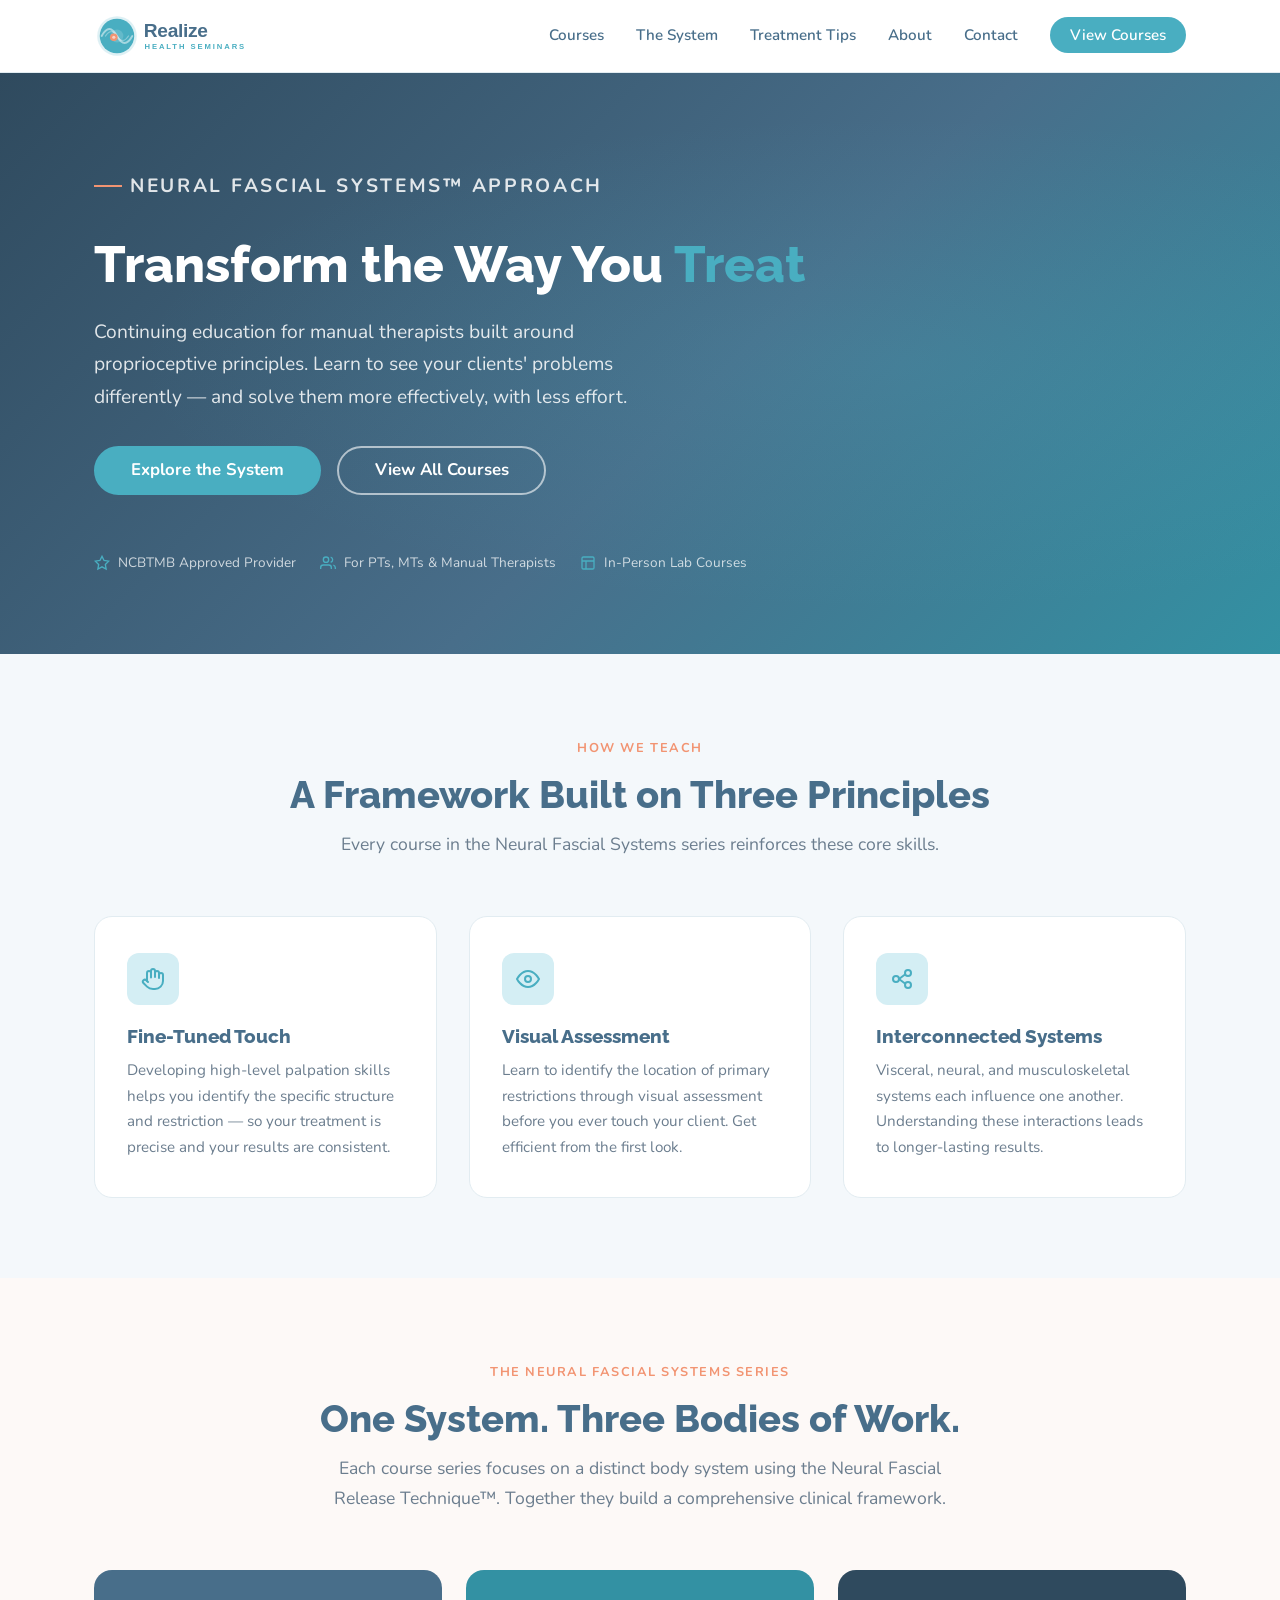
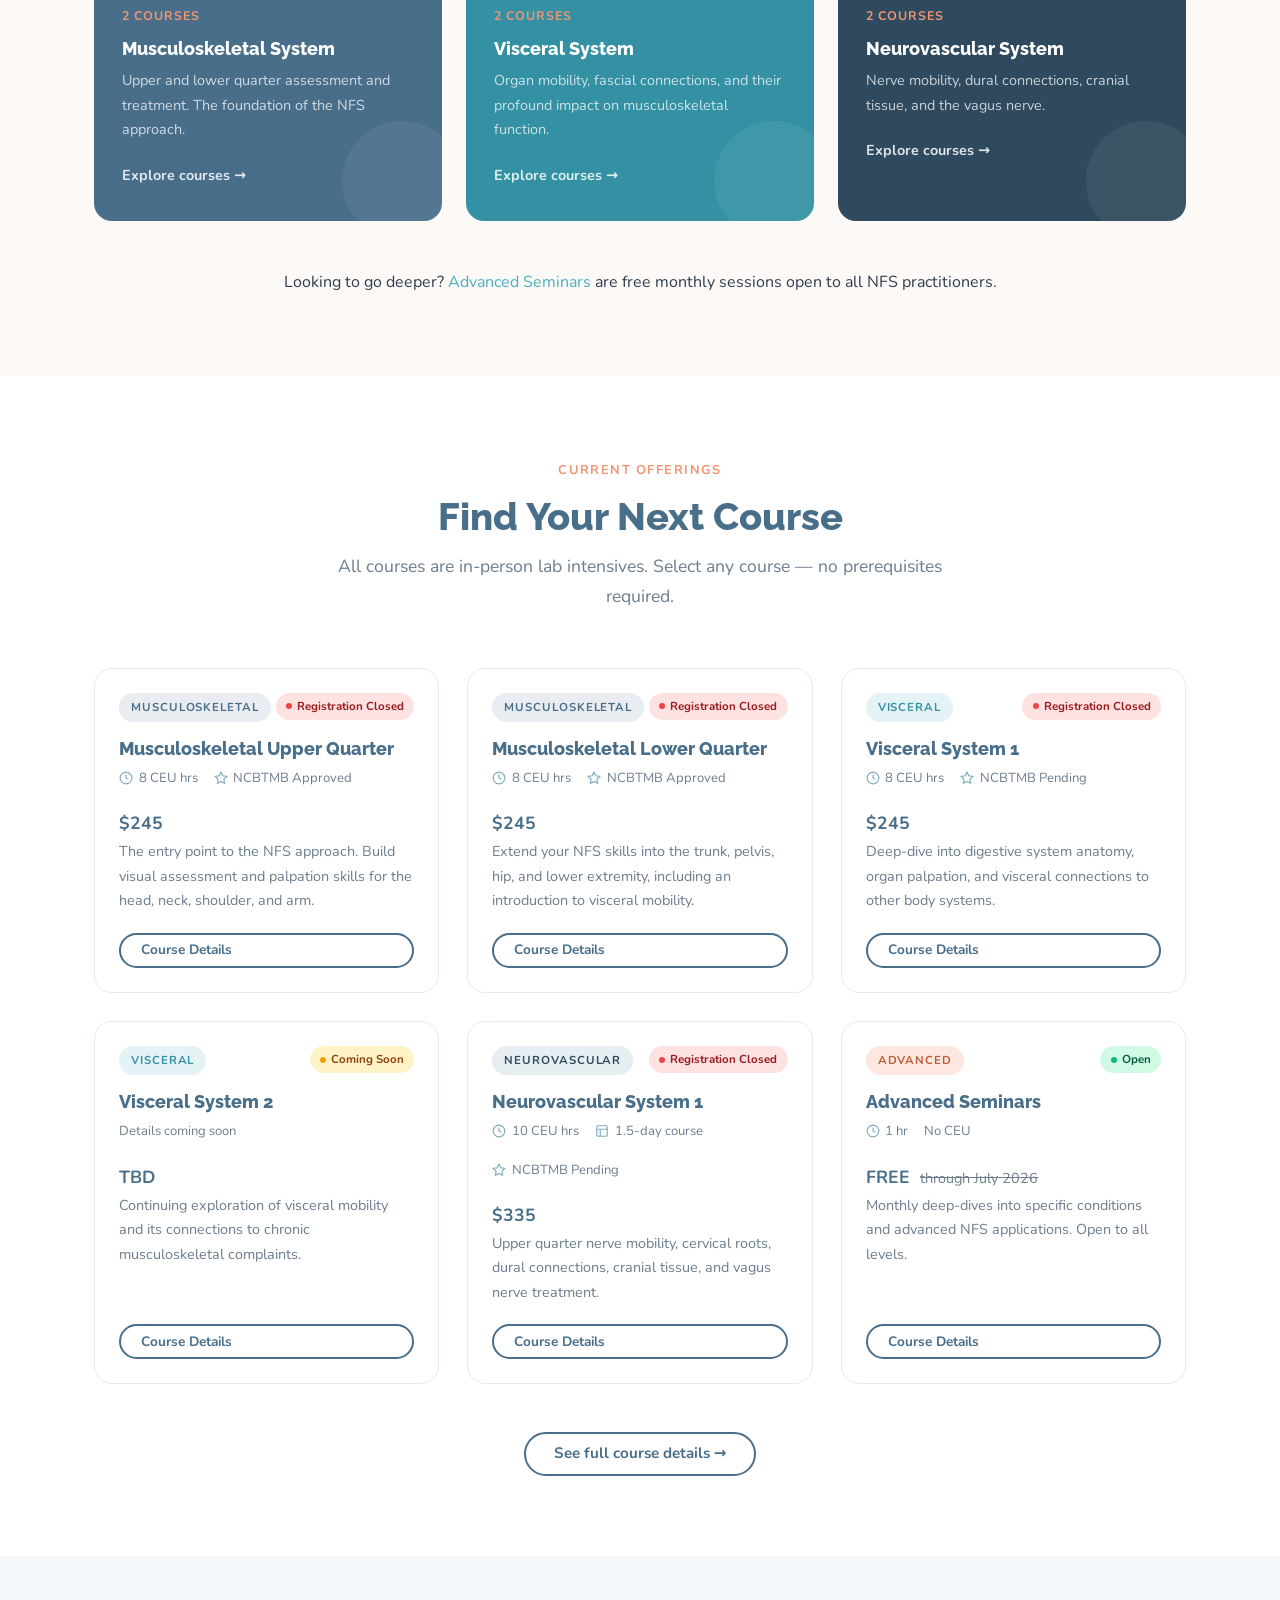
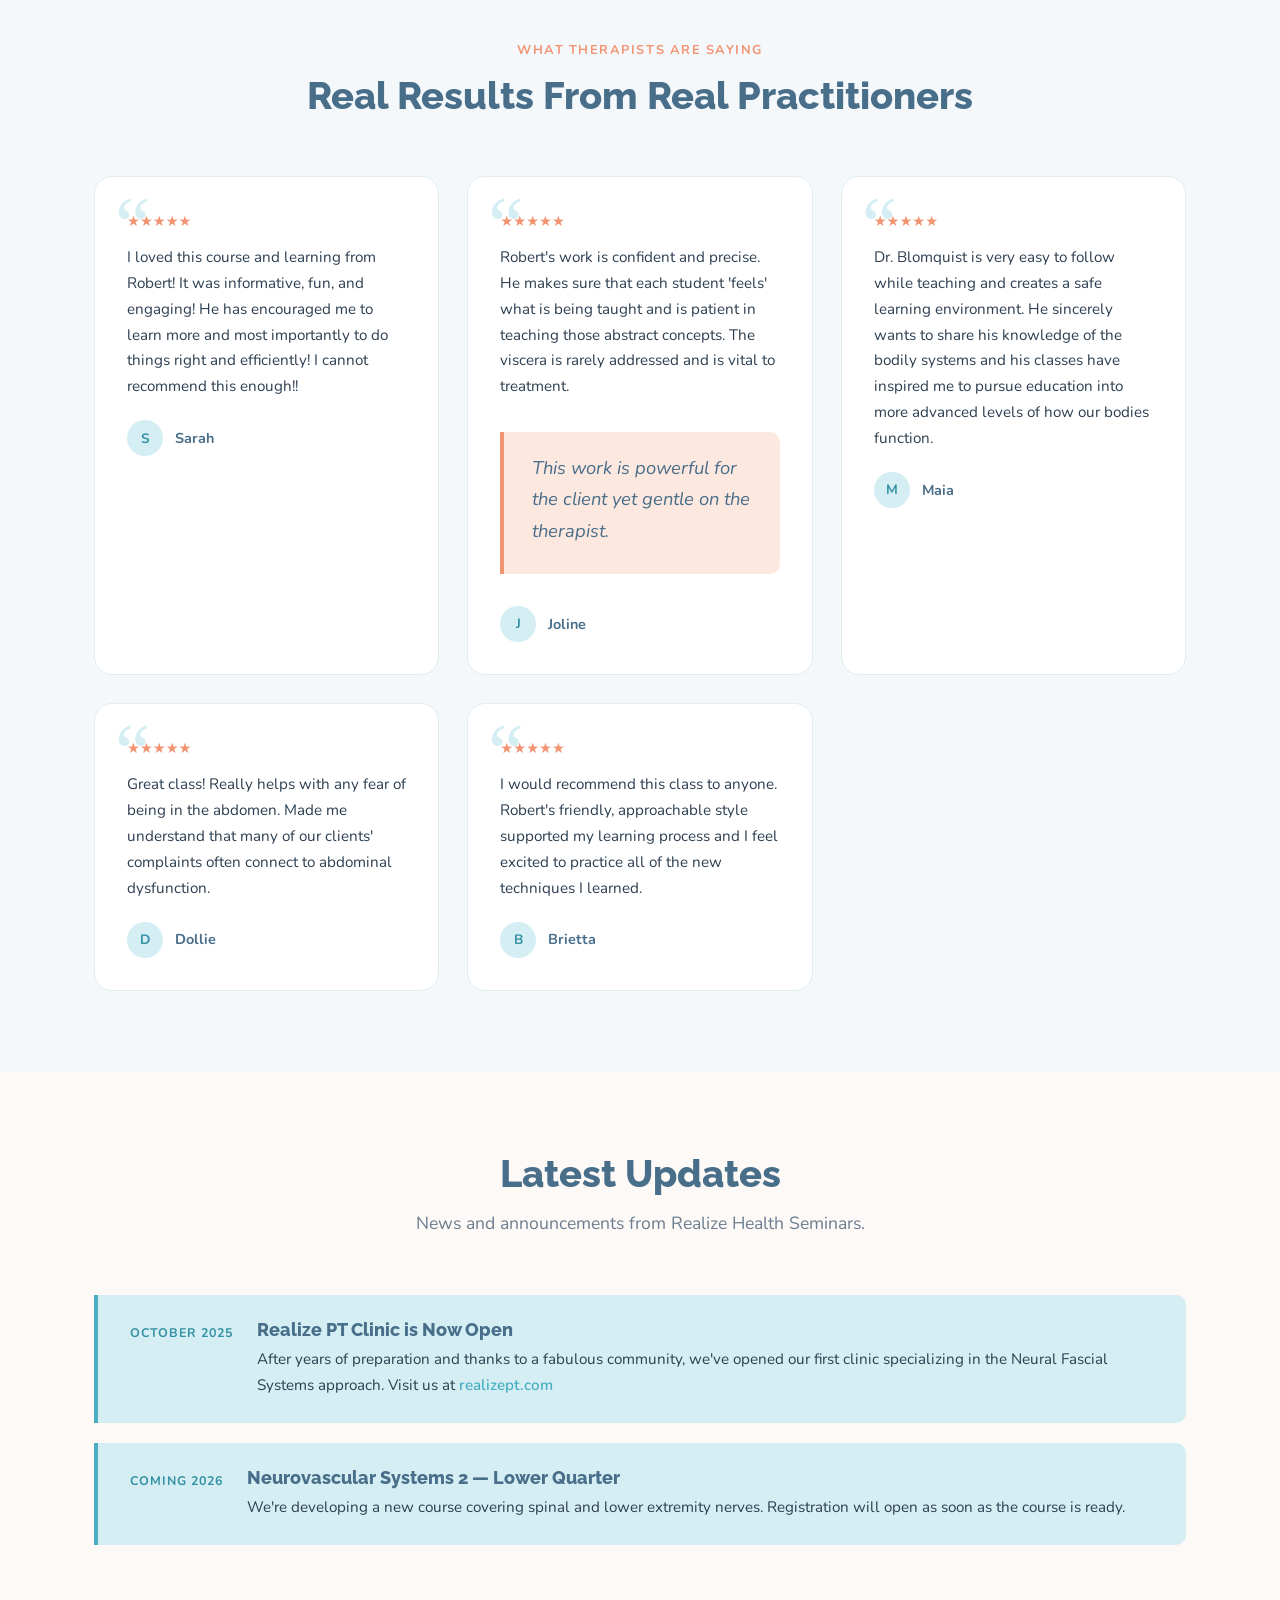
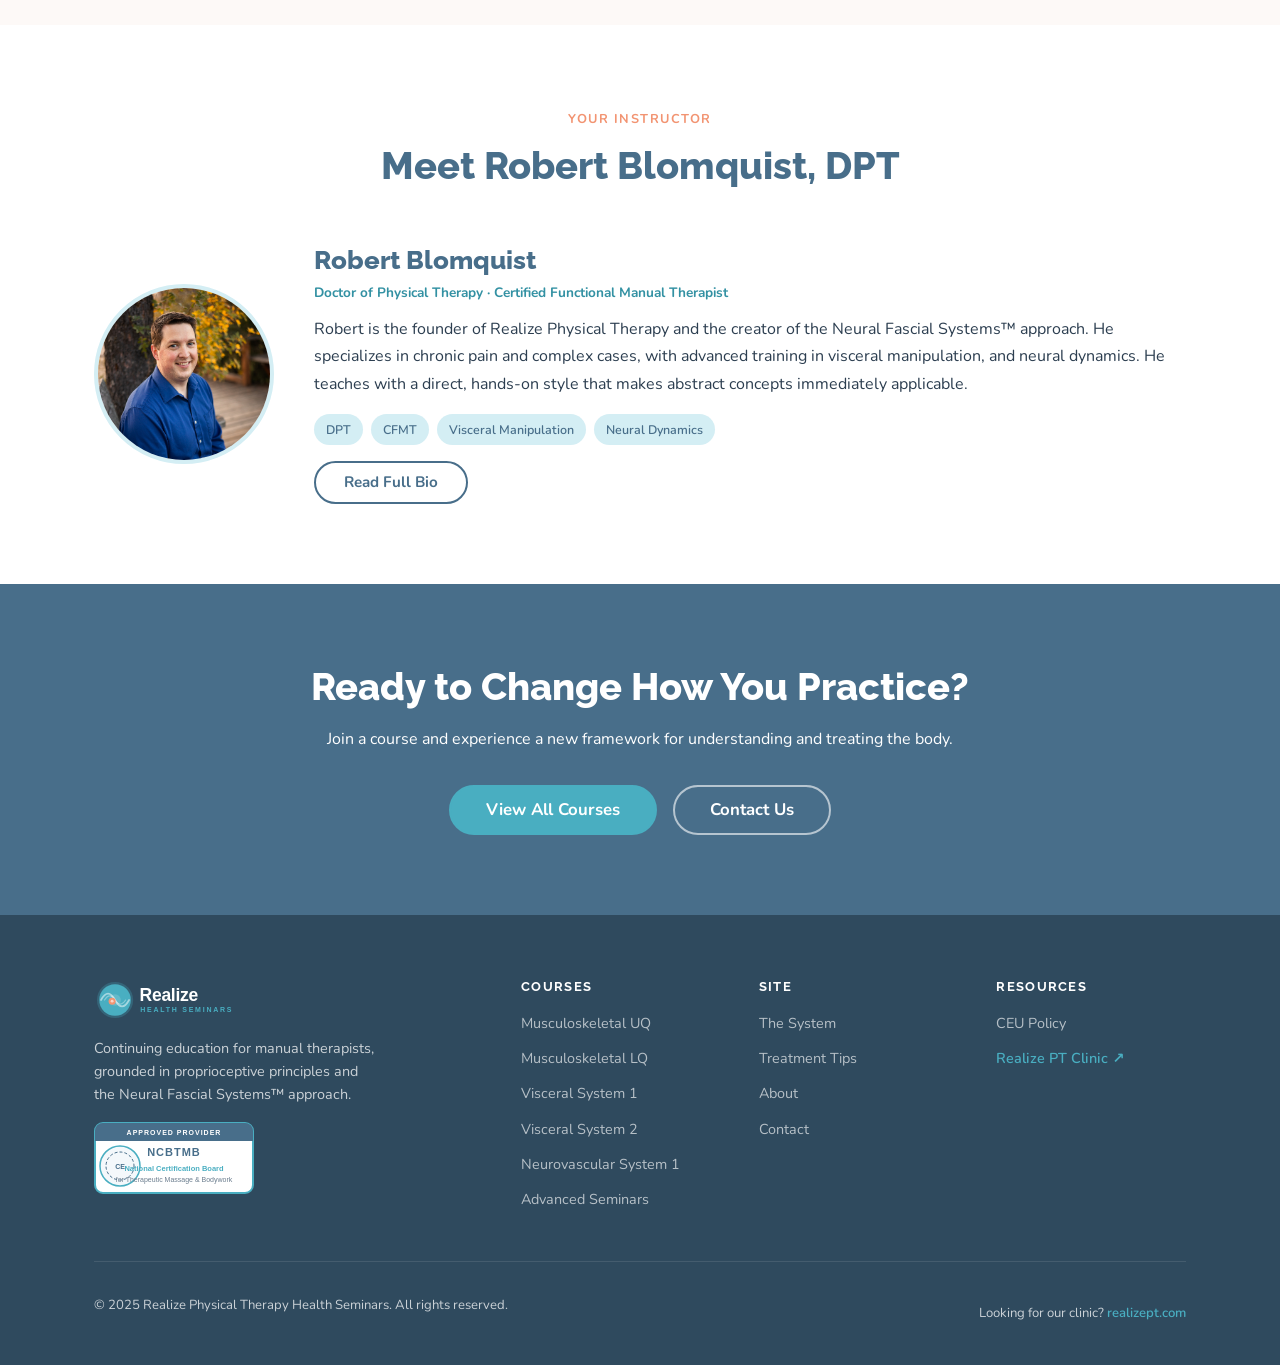
==== commit c8064b1d: "Add favicon, fix bio sentence, add JSON-LD to all pages - Fix "and neural dynamics" across all 7 bio" ====
--- a/index.html
+++ b/index.html
@@ -81,6 +81,8 @@
     }
   }
   </script>
+  <link rel="icon" type="image/svg+xml" href="assets/images/favicon.svg">
+  <link rel="icon" type="image/png" sizes="32x32" href="assets/images/favicon.svg">
 </head>
 <body>
 
@@ -484,7 +486,7 @@
           <div class="instructor-info">
             <h3>Robert Blomquist</h3>
             <p class="instructor-creds">Doctor of Physical Therapy · Certified Functional Manual Therapist</p>
-            <p>Robert is the founder of Realize Physical Therapy and the creator of the Neural Fascial Systems™ approach. He specializes in chronic pain and complex cases, with advanced training in visceral manipulation, neural dynamics. He teaches with a direct, hands-on style that makes abstract concepts immediately applicable.</p>
+            <p>Robert is the founder of Realize Physical Therapy and the creator of the Neural Fascial Systems™ approach. He specializes in chronic pain and complex cases, with advanced training in visceral manipulation, and neural dynamics. He teaches with a direct, hands-on style that makes abstract concepts immediately applicable.</p>
             <div class="credential-tags">
               <span class="credential-tag">DPT</span>
               <span class="credential-tag">CFMT</span>
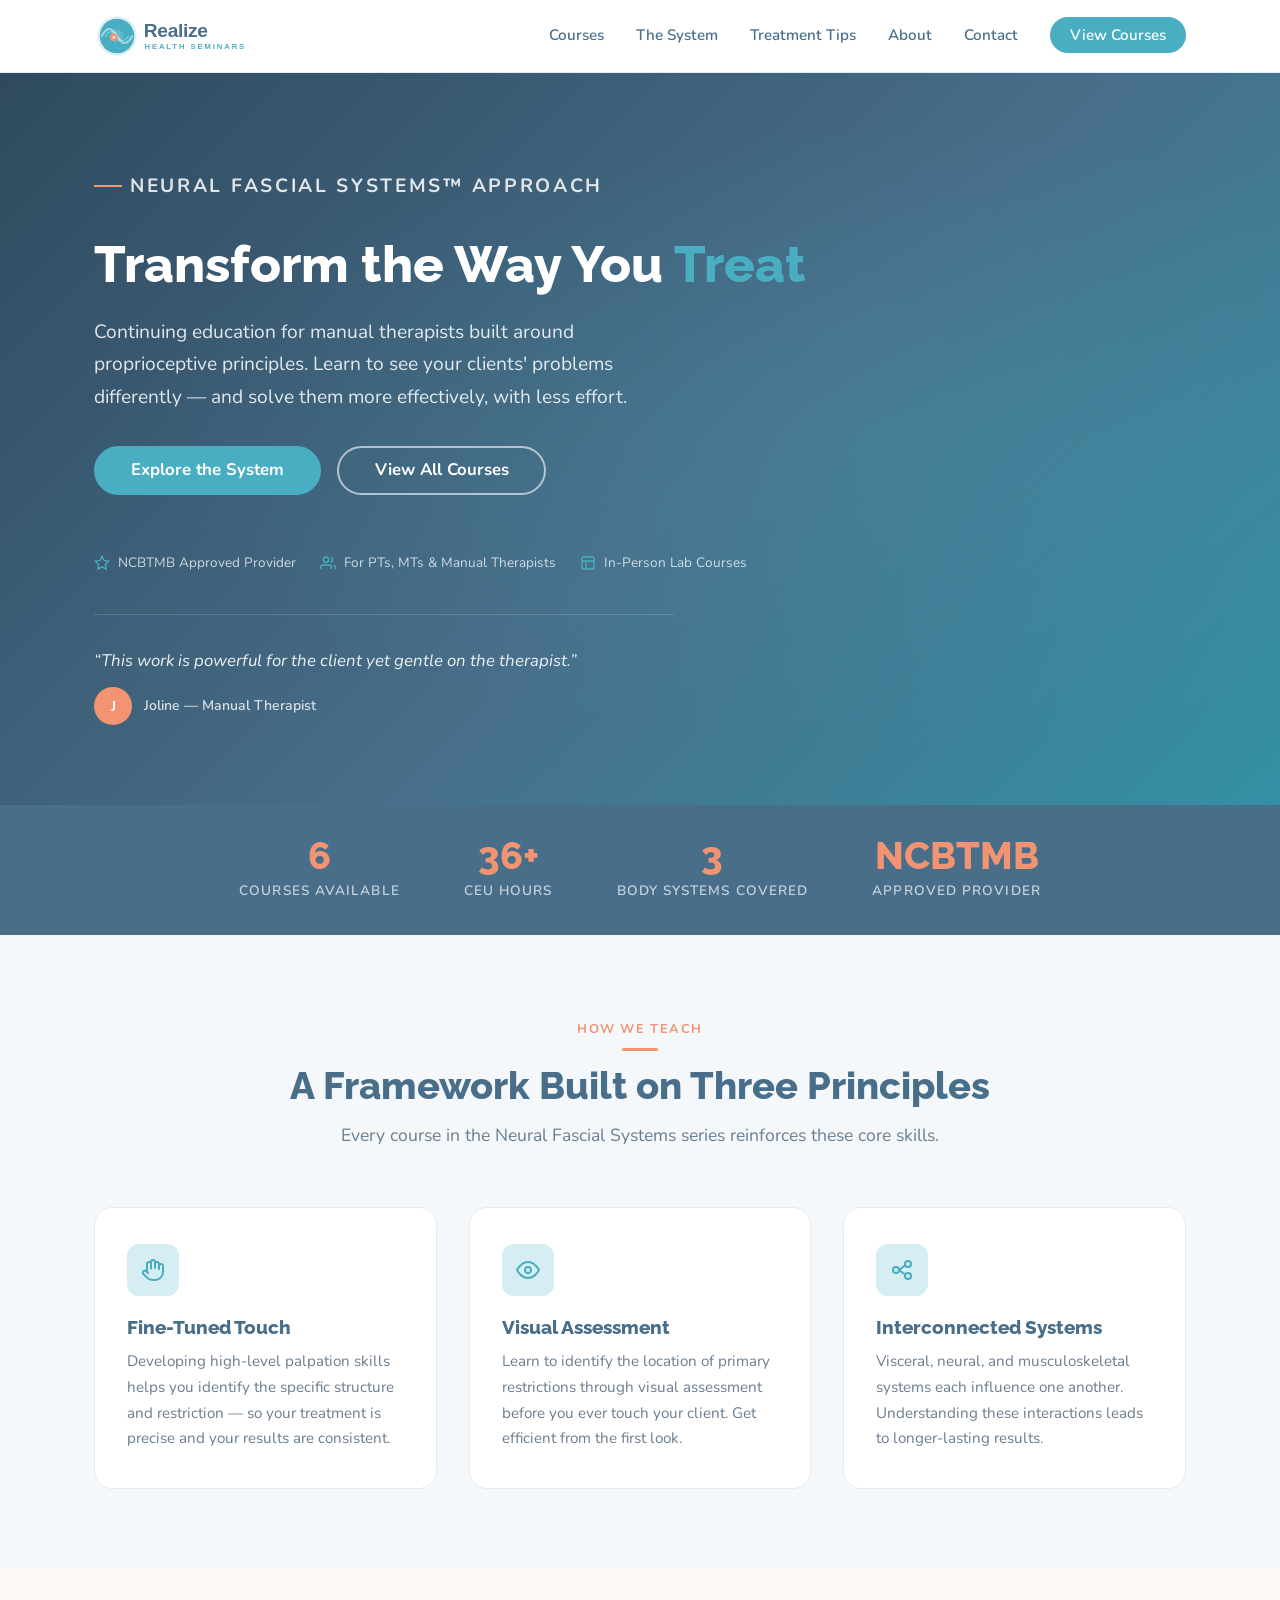
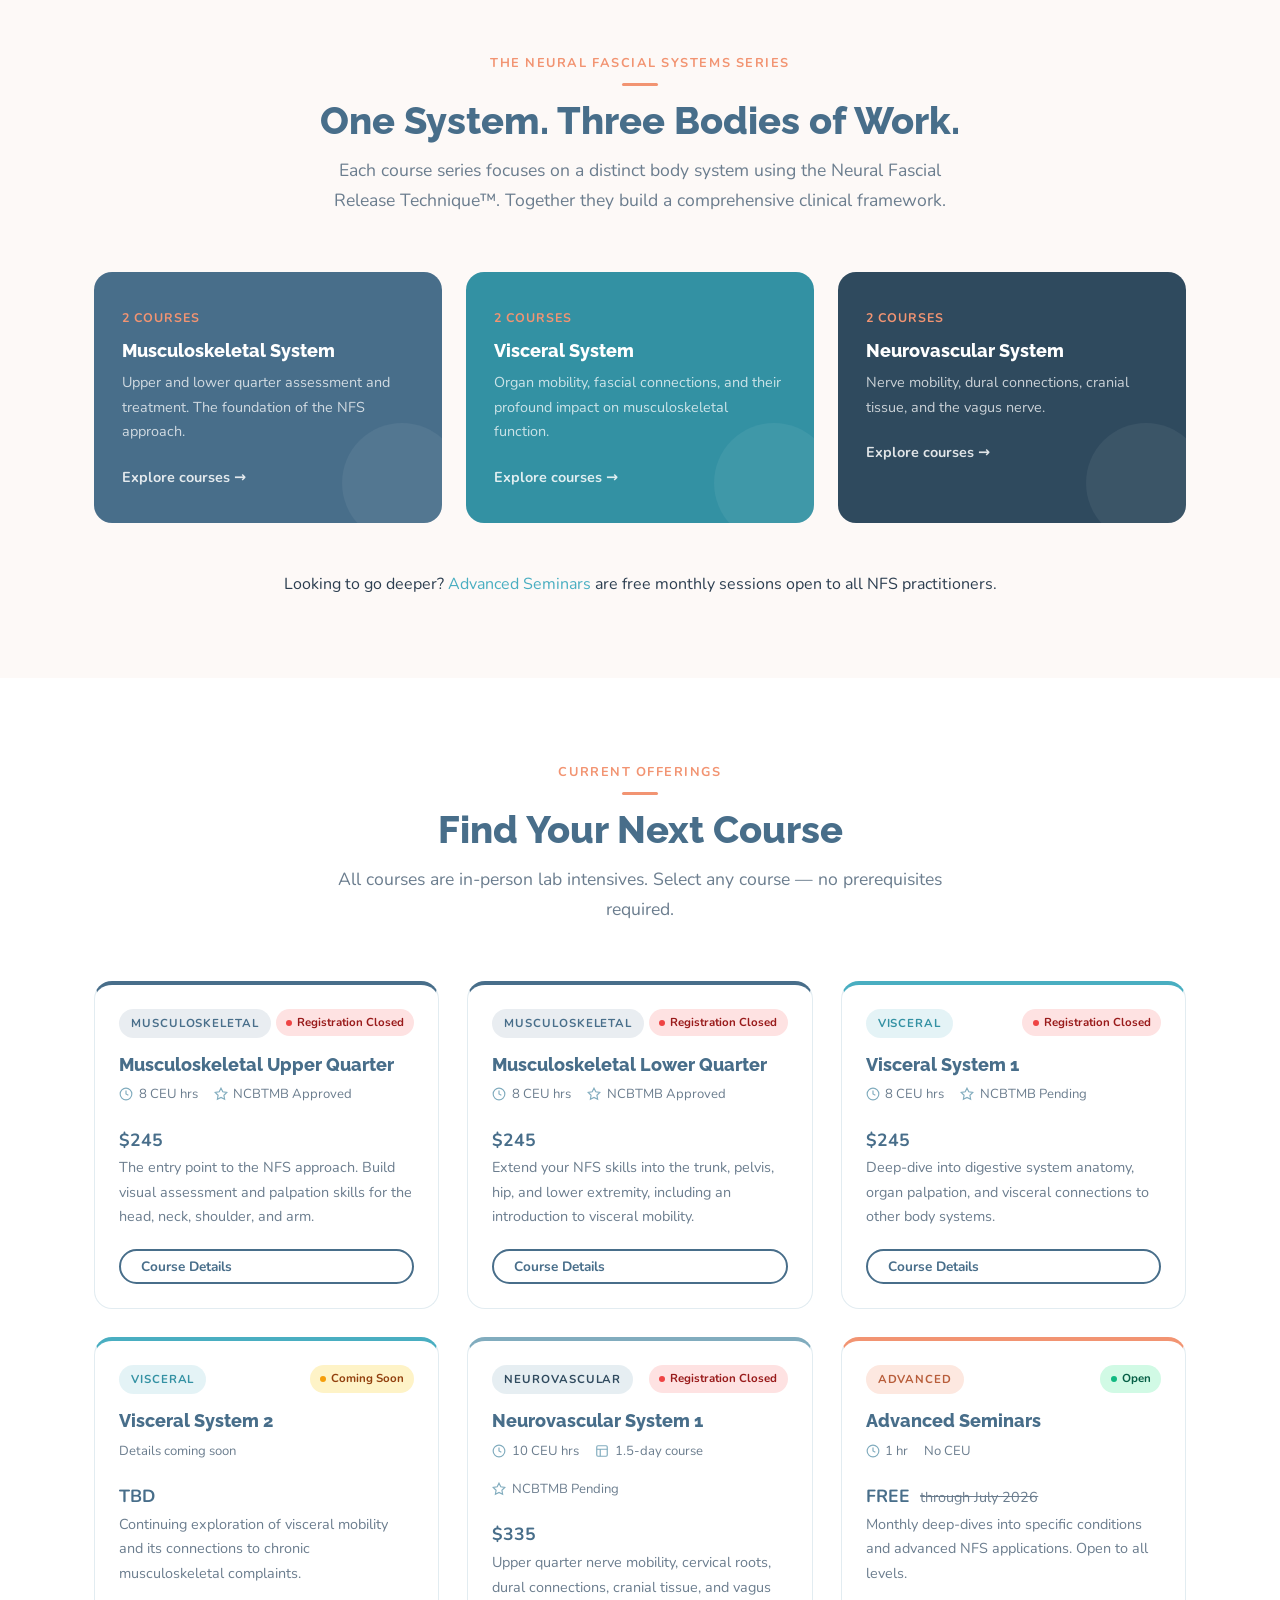
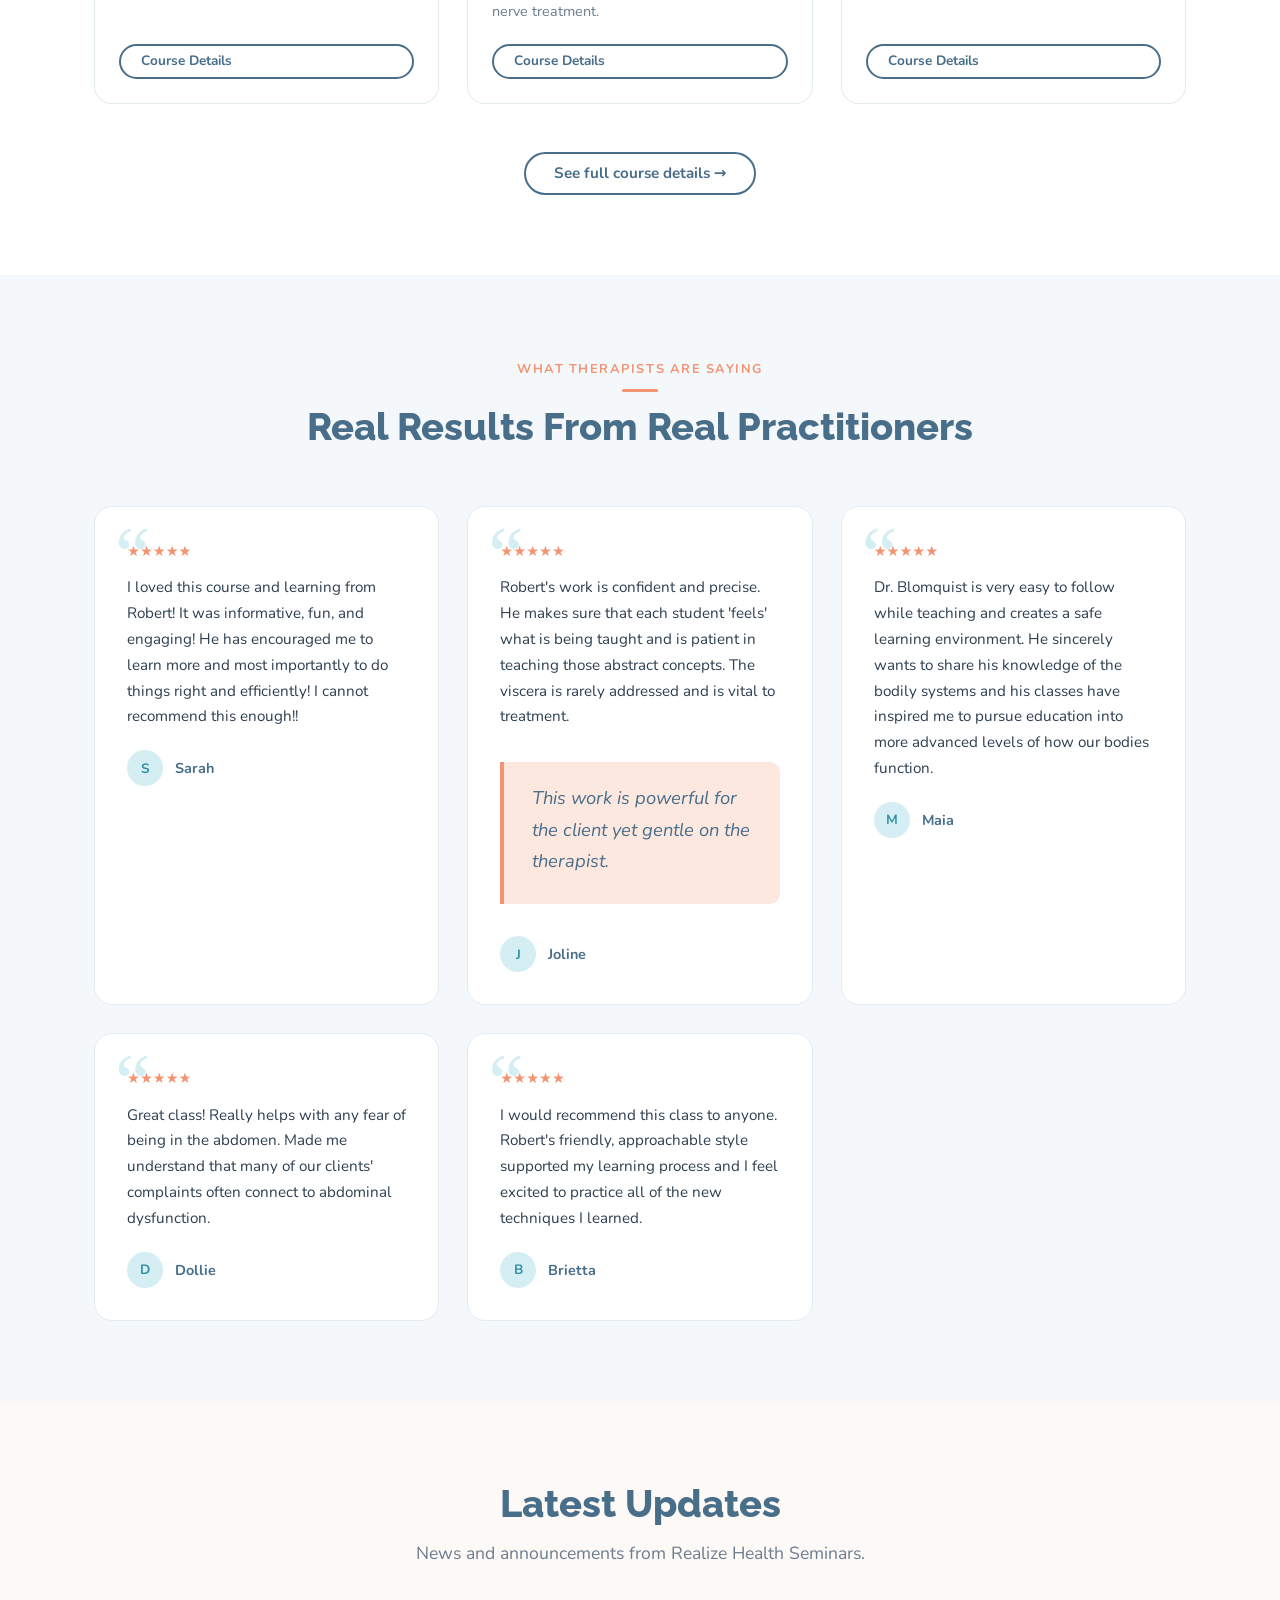
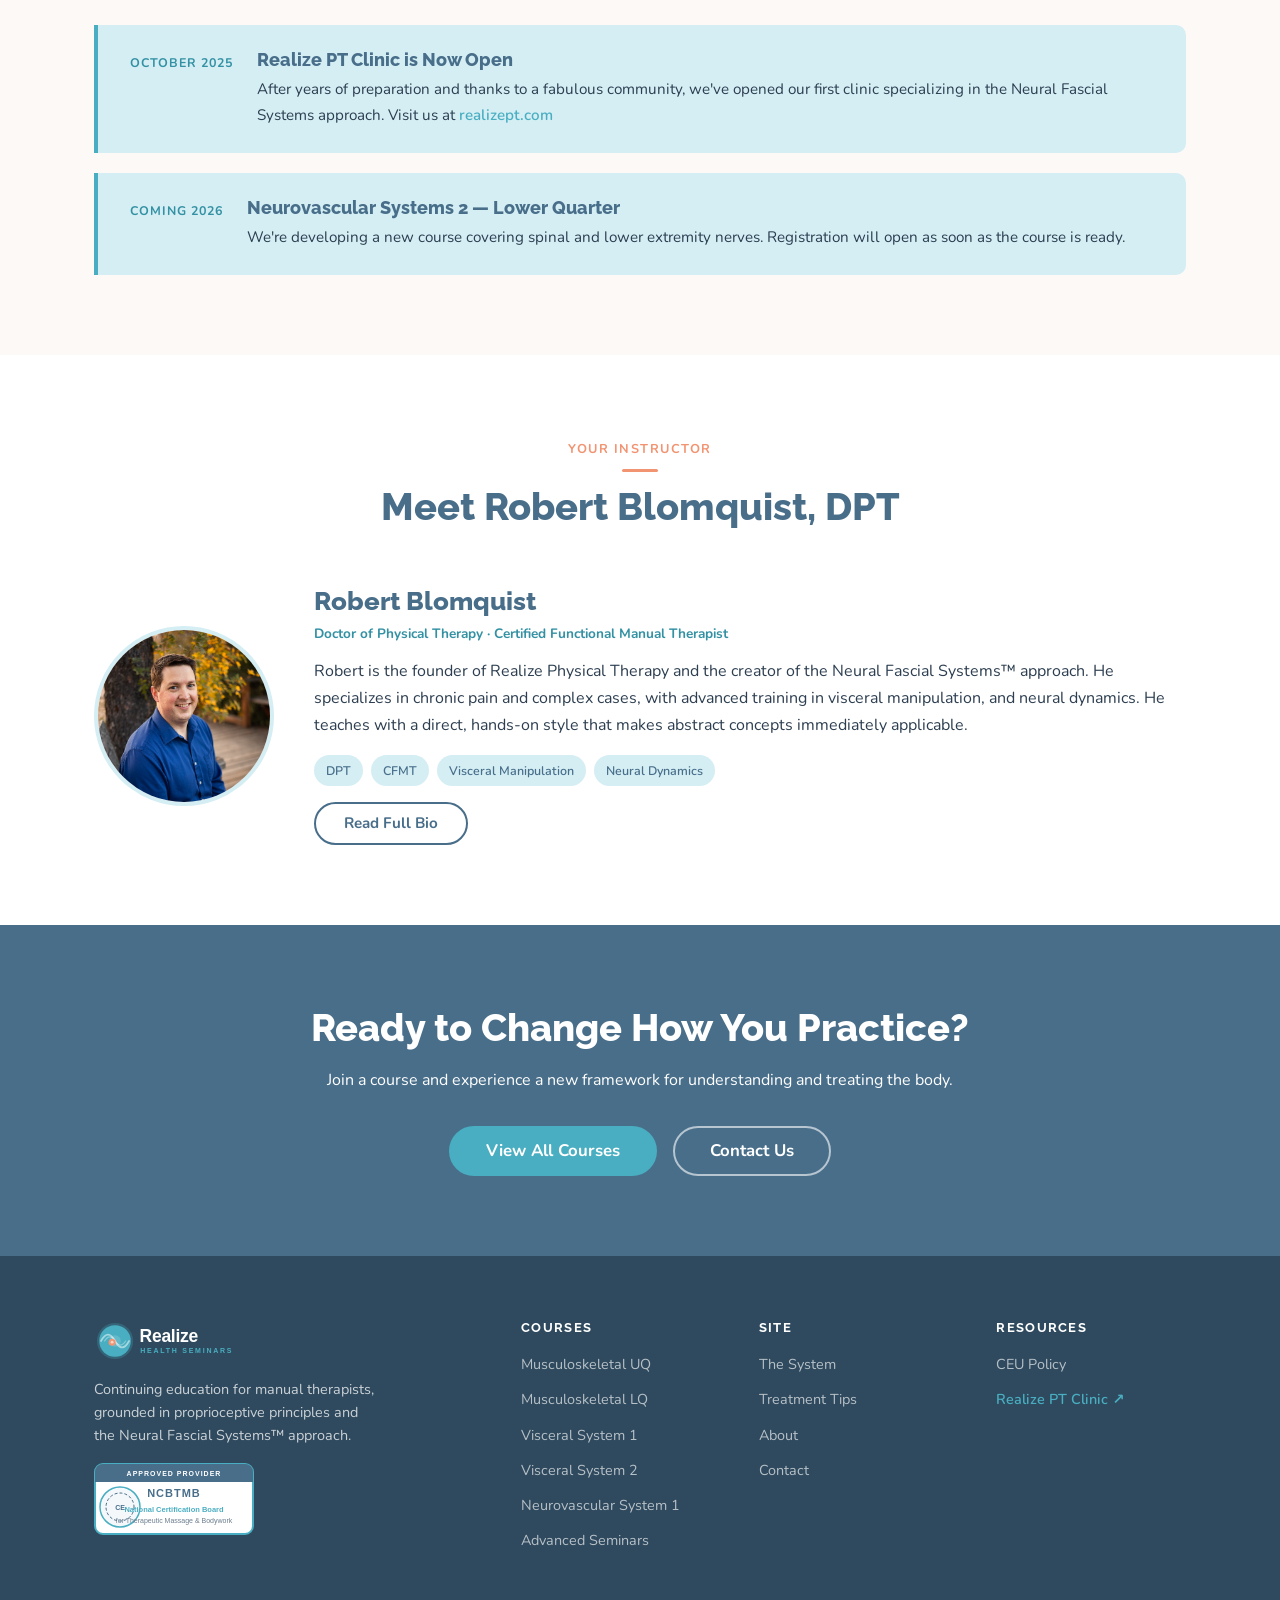
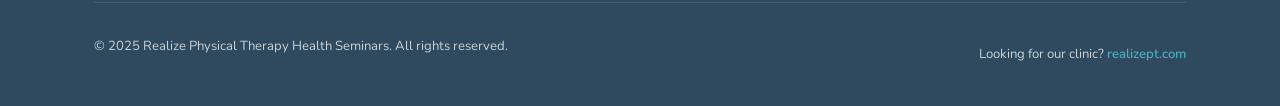
==== commit 4203bd7c: "Liven up design: coral accents, hero testimonial, stats, photo slots - Featured testimonial quote in" ====
--- a/index.html
+++ b/index.html
@@ -133,9 +133,29 @@
               In-Person Lab Courses
             </span>
           </div>
-        </div>
-      </div>
-    </section>
+          <!-- Featured testimonial in hero -->
+          <div class="hero-testimonial">
+            <blockquote>This work is powerful for the client yet gentle on the therapist.</blockquote>
+            <div class="hero-testimonial-author">
+              <div class="hero-testimonial-avatar">J</div>
+              <span class="hero-testimonial-name">Joline — Manual Therapist</span>
+            </div>
+          </div>
+        </div>
+      </div>
+    </section>
+
+    <!-- ── Stat Strip ── -->
+    <div class="stat-strip">
+      <div class="container">
+        <div class="stat-strip-inner">
+          <div class="stat-item"><div class="stat-number">6</div><div class="stat-label">Courses Available</div></div>
+          <div class="stat-item"><div class="stat-number">36+</div><div class="stat-label">CEU Hours</div></div>
+          <div class="stat-item"><div class="stat-number">3</div><div class="stat-label">Body Systems Covered</div></div>
+          <div class="stat-item"><div class="stat-number">NCBTMB</div><div class="stat-label">Approved Provider</div></div>
+        </div>
+      </div>
+    </div>
 
     <!-- ── Section 2: Three Pillars ── -->
     <section class="section section-alt">
--- a/assets/css/style.css
+++ b/assets/css/style.css
@@ -1126,6 +1126,189 @@
 .fade-in.visible {
   opacity: 1;
   transform: translateY(0);
+}
+
+/* ── Enhancements: Coral accents, hover animations, photo slots ── */
+
+/* Coral eyebrow accent line */
+.section-header .eyebrow::after {
+  content: '';
+  display: block;
+  width: 36px;
+  height: 3px;
+  background: var(--coral);
+  border-radius: 2px;
+  margin: .5rem auto 0;
+}
+
+/* More prominent coral on pillar icon hover */
+.pillar-card:hover .pillar-icon {
+  background: var(--coral-light);
+  color: var(--coral);
+}
+.pillar-card:hover .pillar-icon svg { stroke: var(--coral); }
+
+/* Course card — colored system stripe on top */
+.course-card { border-top: 4px solid var(--border); }
+.course-card:has(.badge-musculo) { border-top-color: var(--navy); }
+.course-card:has(.badge-visceral) { border-top-color: var(--teal); }
+.course-card:has(.badge-neuro)    { border-top-color: var(--steel); }
+.course-card:has(.badge-advanced) { border-top-color: var(--coral); }
+
+/* Stronger card hover */
+.course-card:hover {
+  box-shadow: 0 12px 36px rgba(72,110,138,.16);
+  transform: translateY(-6px);
+}
+.pillar-card:hover {
+  box-shadow: 0 12px 36px rgba(72,110,138,.14);
+  transform: translateY(-5px);
+}
+
+/* Nav link hover underline grows from center */
+.nav-links a:not(.nav-cta) {
+  position: relative;
+  padding-bottom: 2px;
+}
+.nav-links a:not(.nav-cta)::after {
+  content: '';
+  position: absolute;
+  bottom: -2px;
+  left: 50%;
+  right: 50%;
+  height: 2px;
+  background: var(--teal);
+  border-radius: 1px;
+  transition: left var(--transition), right var(--transition);
+}
+.nav-links a:not(.nav-cta):hover::after,
+.nav-links a:not(.nav-cta).active::after {
+  left: 0;
+  right: 0;
+}
+
+/* Coral top accent on course sidebar */
+.course-sidebar {
+  border-top: 4px solid var(--coral);
+}
+.course-sidebar-price { color: var(--coral); }
+
+/* Featured hero testimonial */
+.hero-testimonial {
+  margin-top: 2.5rem;
+  padding-top: 2rem;
+  border-top: 1px solid rgba(255,255,255,.15);
+  max-width: 580px;
+}
+.hero-testimonial blockquote {
+  font-size: 1.05rem;
+  font-style: italic;
+  color: rgba(255,255,255,.9);
+  line-height: 1.65;
+  margin-bottom: .75rem;
+}
+.hero-testimonial blockquote::before { content: '\201C'; }
+.hero-testimonial blockquote::after  { content: '\201D'; }
+.hero-testimonial-author {
+  display: flex;
+  align-items: center;
+  gap: .75rem;
+}
+.hero-testimonial-avatar {
+  width: 38px;
+  height: 38px;
+  border-radius: 50%;
+  background: var(--coral);
+  display: flex;
+  align-items: center;
+  justify-content: center;
+  font-size: .9rem;
+  font-weight: 700;
+  color: var(--white);
+  flex-shrink: 0;
+}
+.hero-testimonial-name {
+  font-size: .88rem;
+  font-weight: 600;
+  color: rgba(255,255,255,.8);
+}
+
+/* Course photo slot on cards and course pages */
+.course-photo {
+  width: 100%;
+  height: 200px;
+  object-fit: cover;
+  display: block;
+}
+.course-photo-placeholder {
+  width: 100%;
+  height: 180px;
+  background: linear-gradient(135deg, var(--bg-light), var(--teal-light));
+  display: flex;
+  align-items: center;
+  justify-content: center;
+  color: var(--steel);
+  font-size: .85rem;
+  font-weight: 600;
+  letter-spacing: .04em;
+}
+.course-page-photo {
+  width: 100%;
+  max-height: 380px;
+  object-fit: cover;
+  border-radius: var(--radius-lg);
+  margin-bottom: 2rem;
+  display: block;
+}
+.course-page-photo-placeholder {
+  width: 100%;
+  height: 260px;
+  background: linear-gradient(135deg, var(--teal-light), var(--bg-light));
+  border-radius: var(--radius-lg);
+  display: flex;
+  align-items: center;
+  justify-content: center;
+  color: var(--steel);
+  font-size: .9rem;
+  font-weight: 600;
+  margin-bottom: 2rem;
+}
+
+/* Coral highlight on section-header h2 first word */
+.section-header h2 em {
+  font-style: normal;
+  color: var(--coral);
+}
+
+/* Stat counter strip */
+.stat-strip {
+  background: var(--navy);
+  padding: 2rem 0;
+}
+.stat-strip-inner {
+  display: flex;
+  justify-content: center;
+  gap: 4rem;
+  flex-wrap: wrap;
+}
+.stat-item {
+  text-align: center;
+  color: var(--white);
+}
+.stat-number {
+  font-family: var(--font-head);
+  font-size: 2.4rem;
+  font-weight: 800;
+  color: var(--coral);
+  line-height: 1;
+  margin-bottom: .25rem;
+}
+.stat-label {
+  font-size: .85rem;
+  color: rgba(255,255,255,.7);
+  text-transform: uppercase;
+  letter-spacing: .08em;
+  font-weight: 600;
 }
 
 /* ── Utility ── */
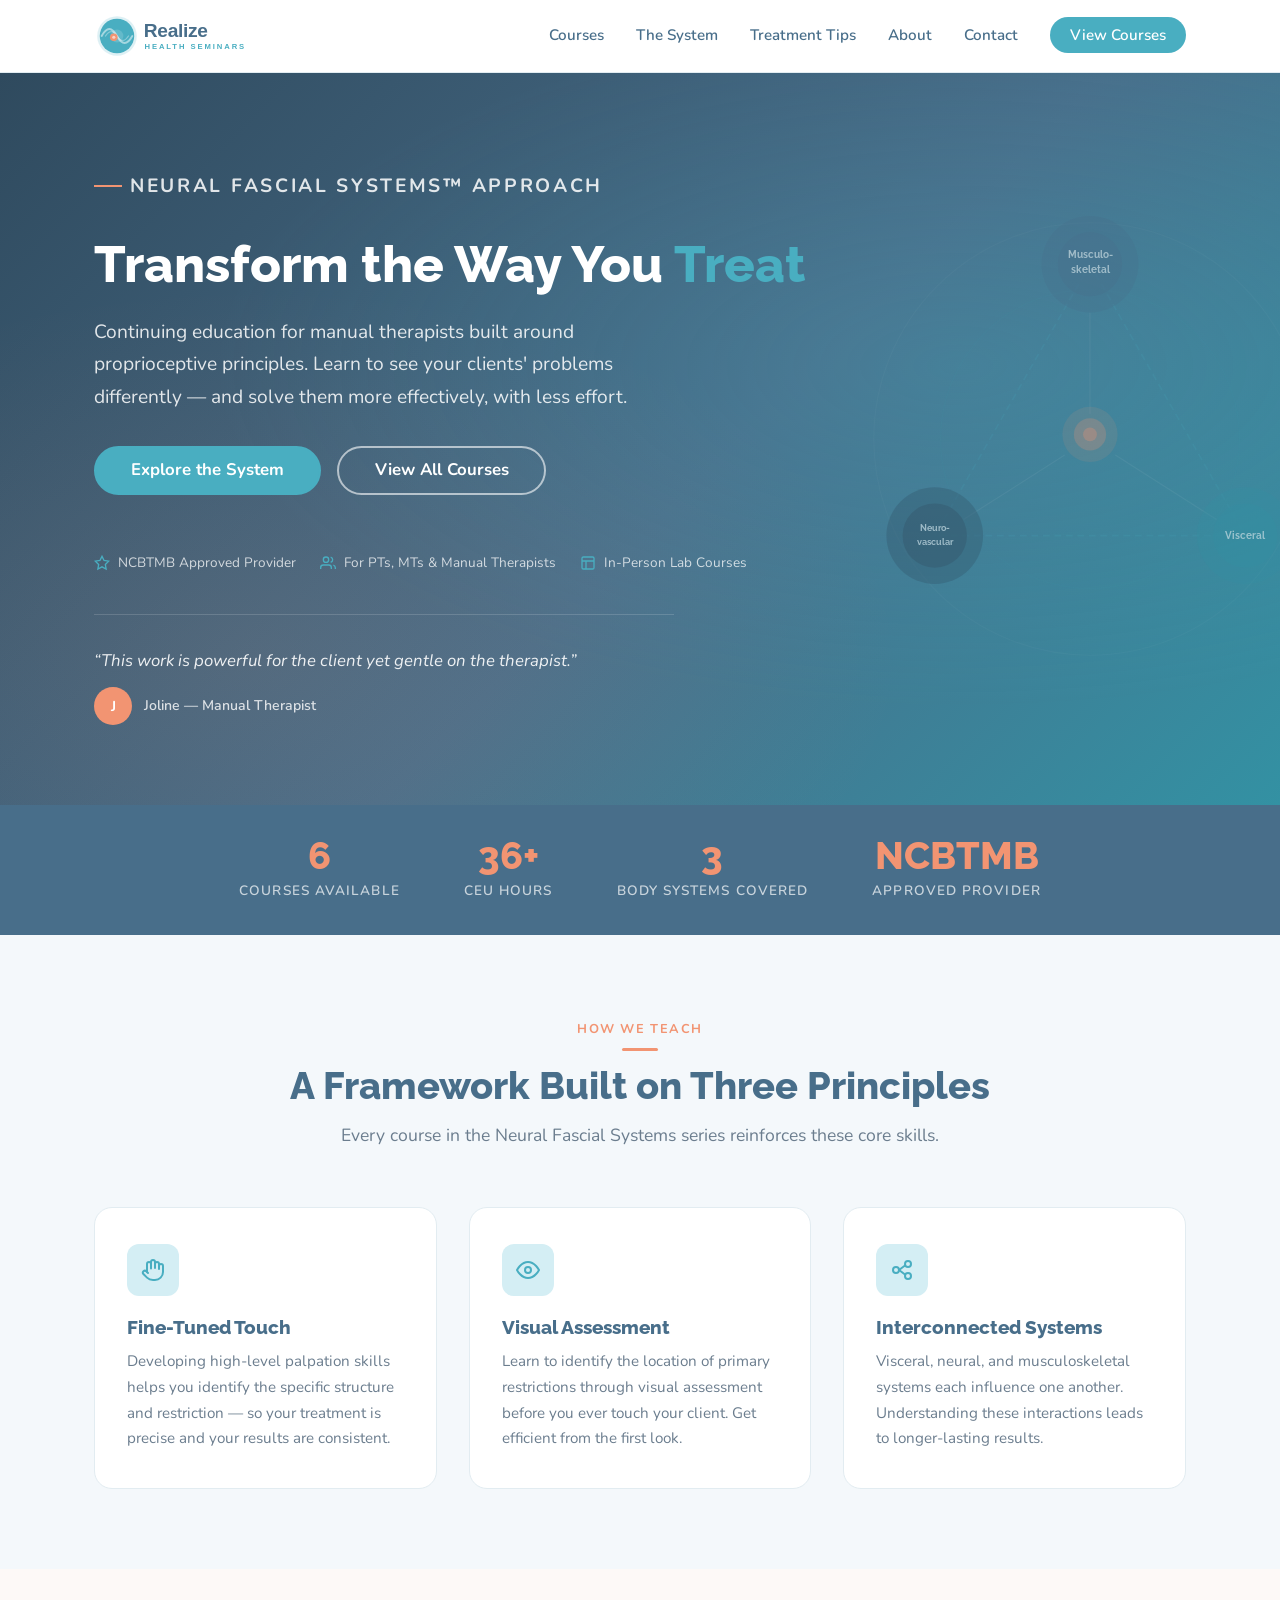
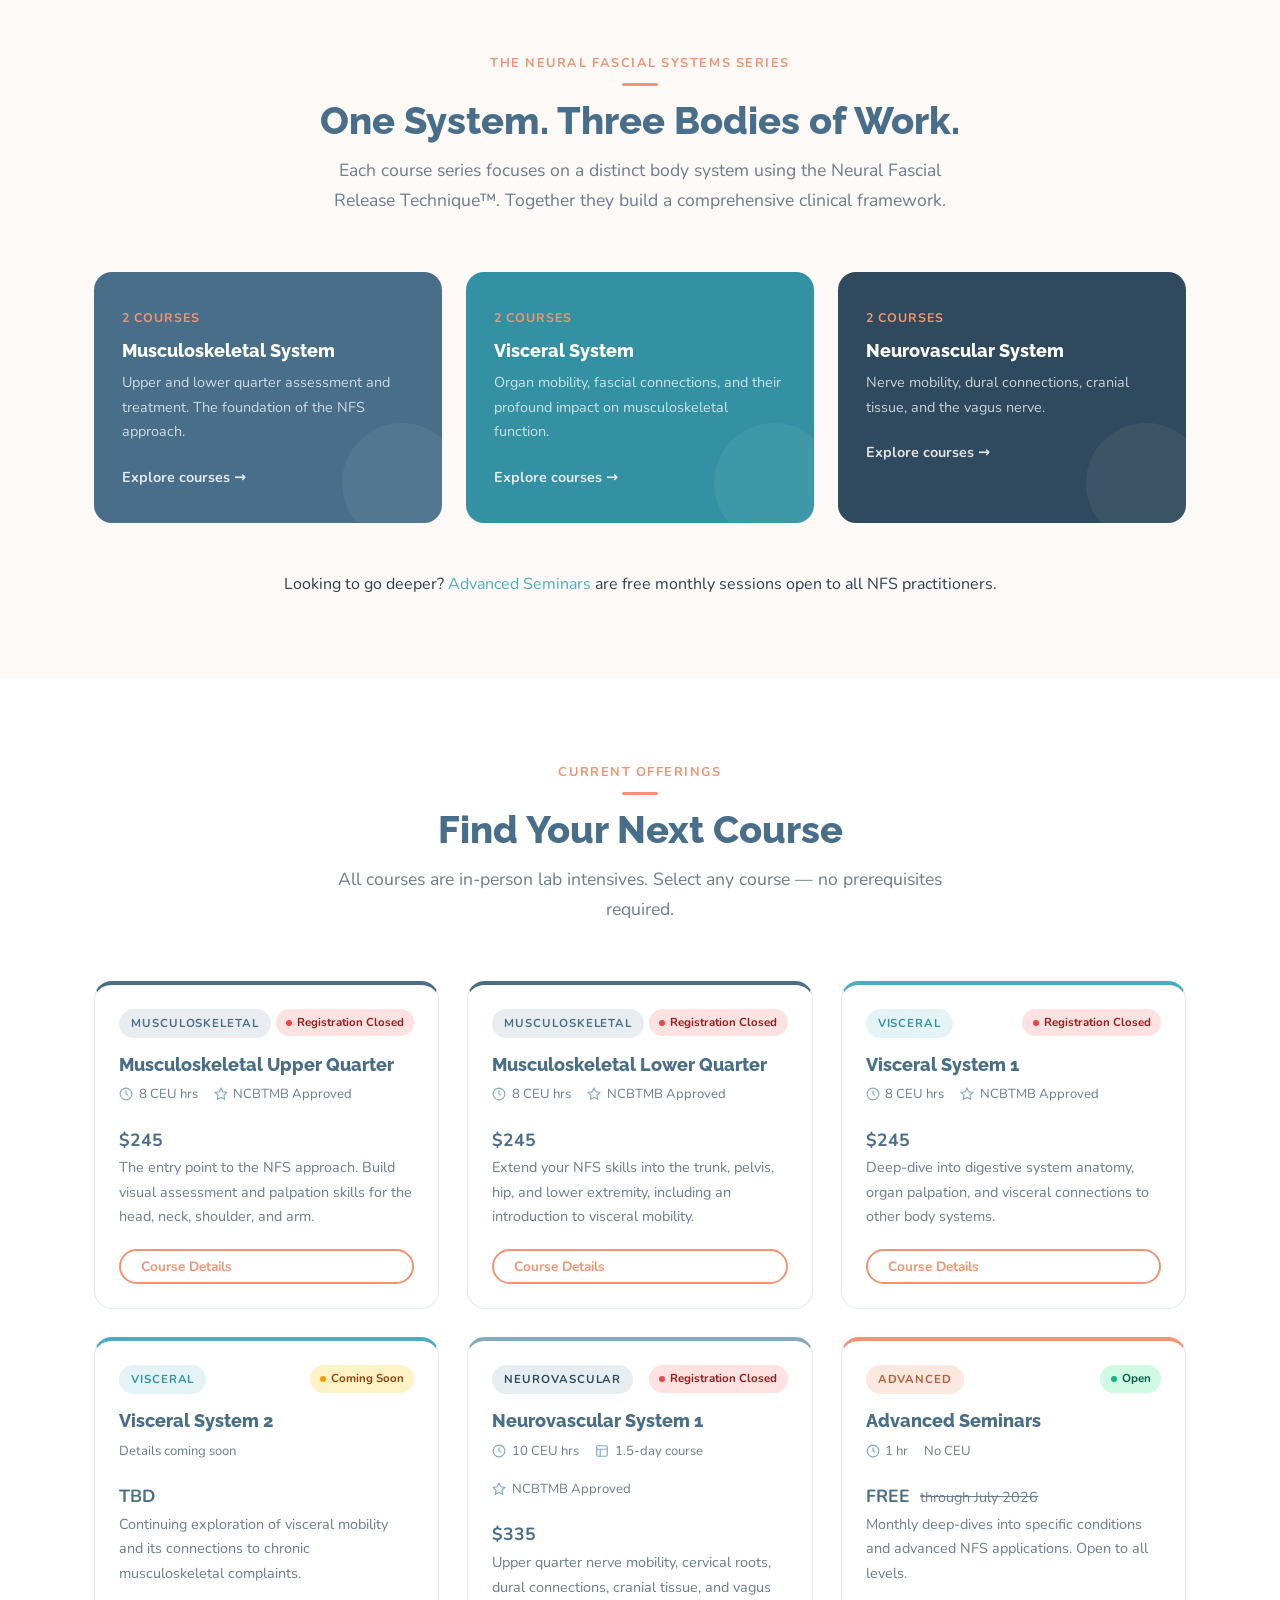
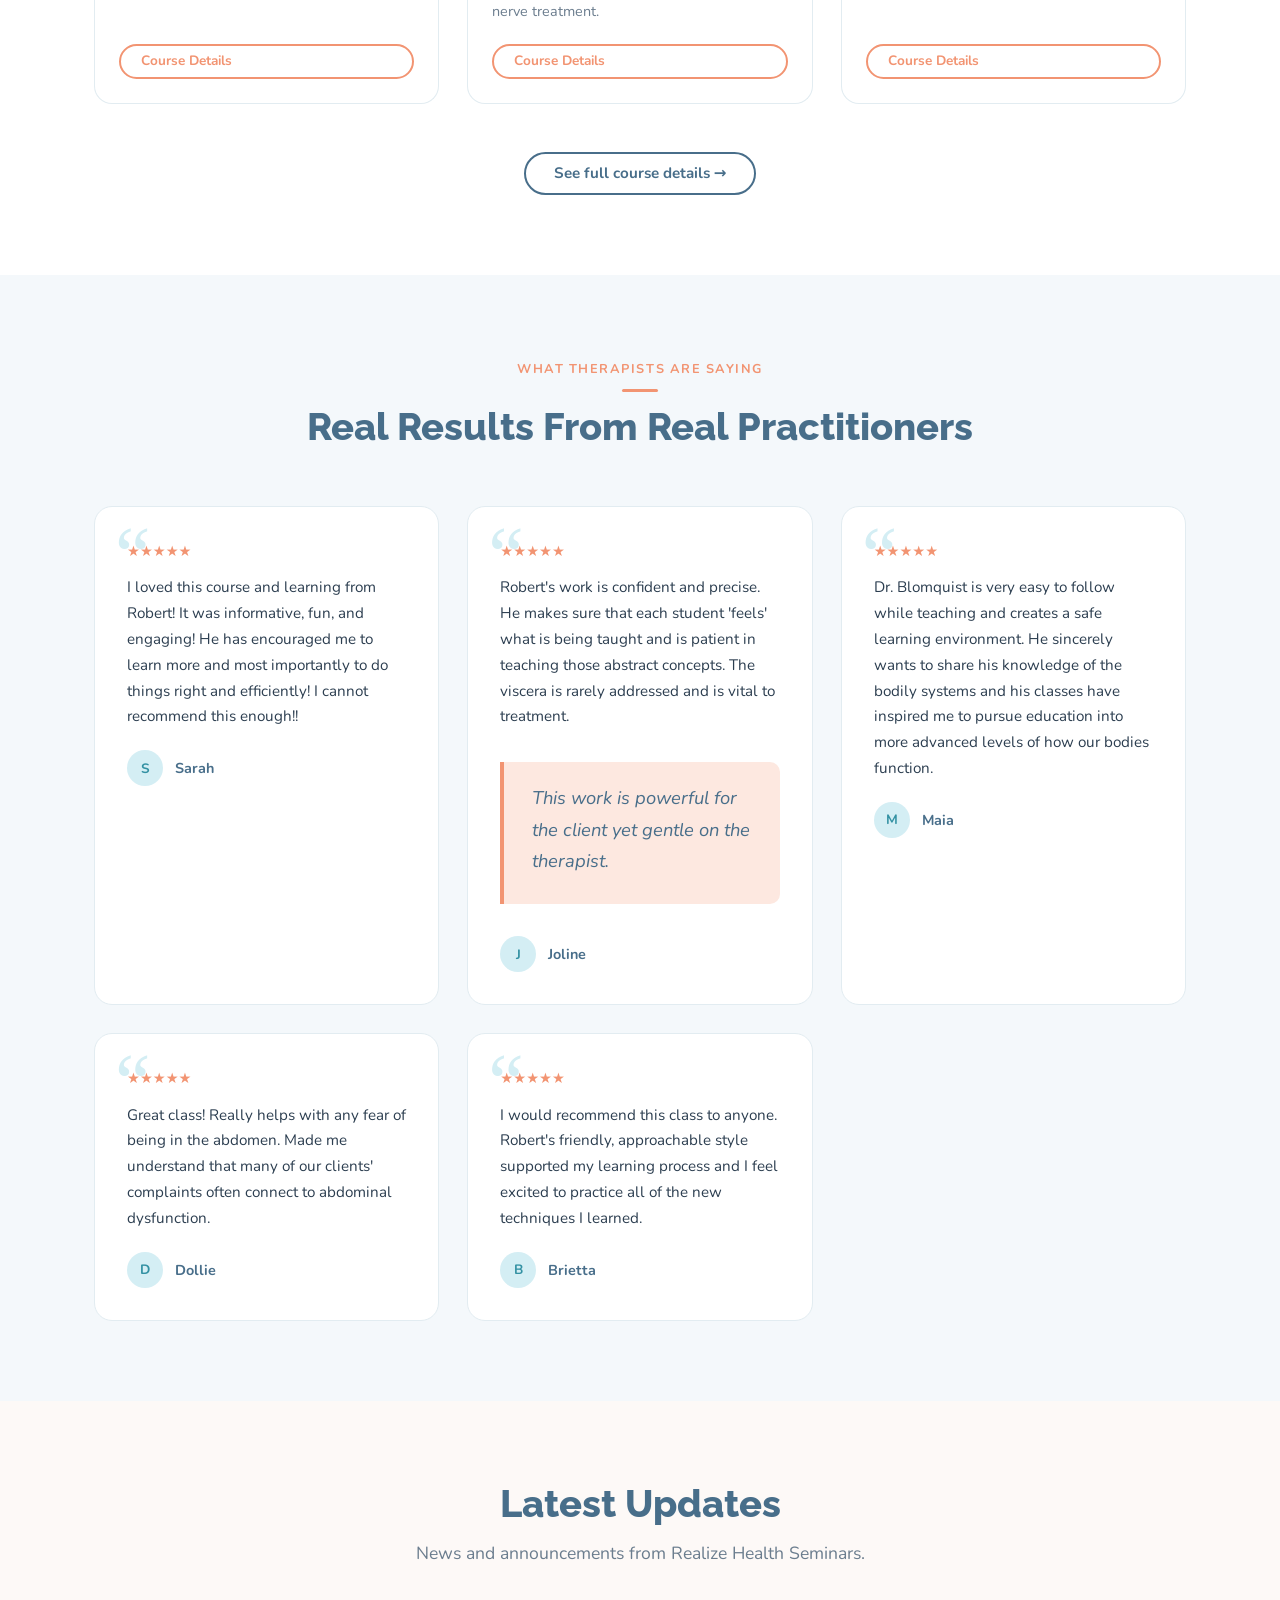
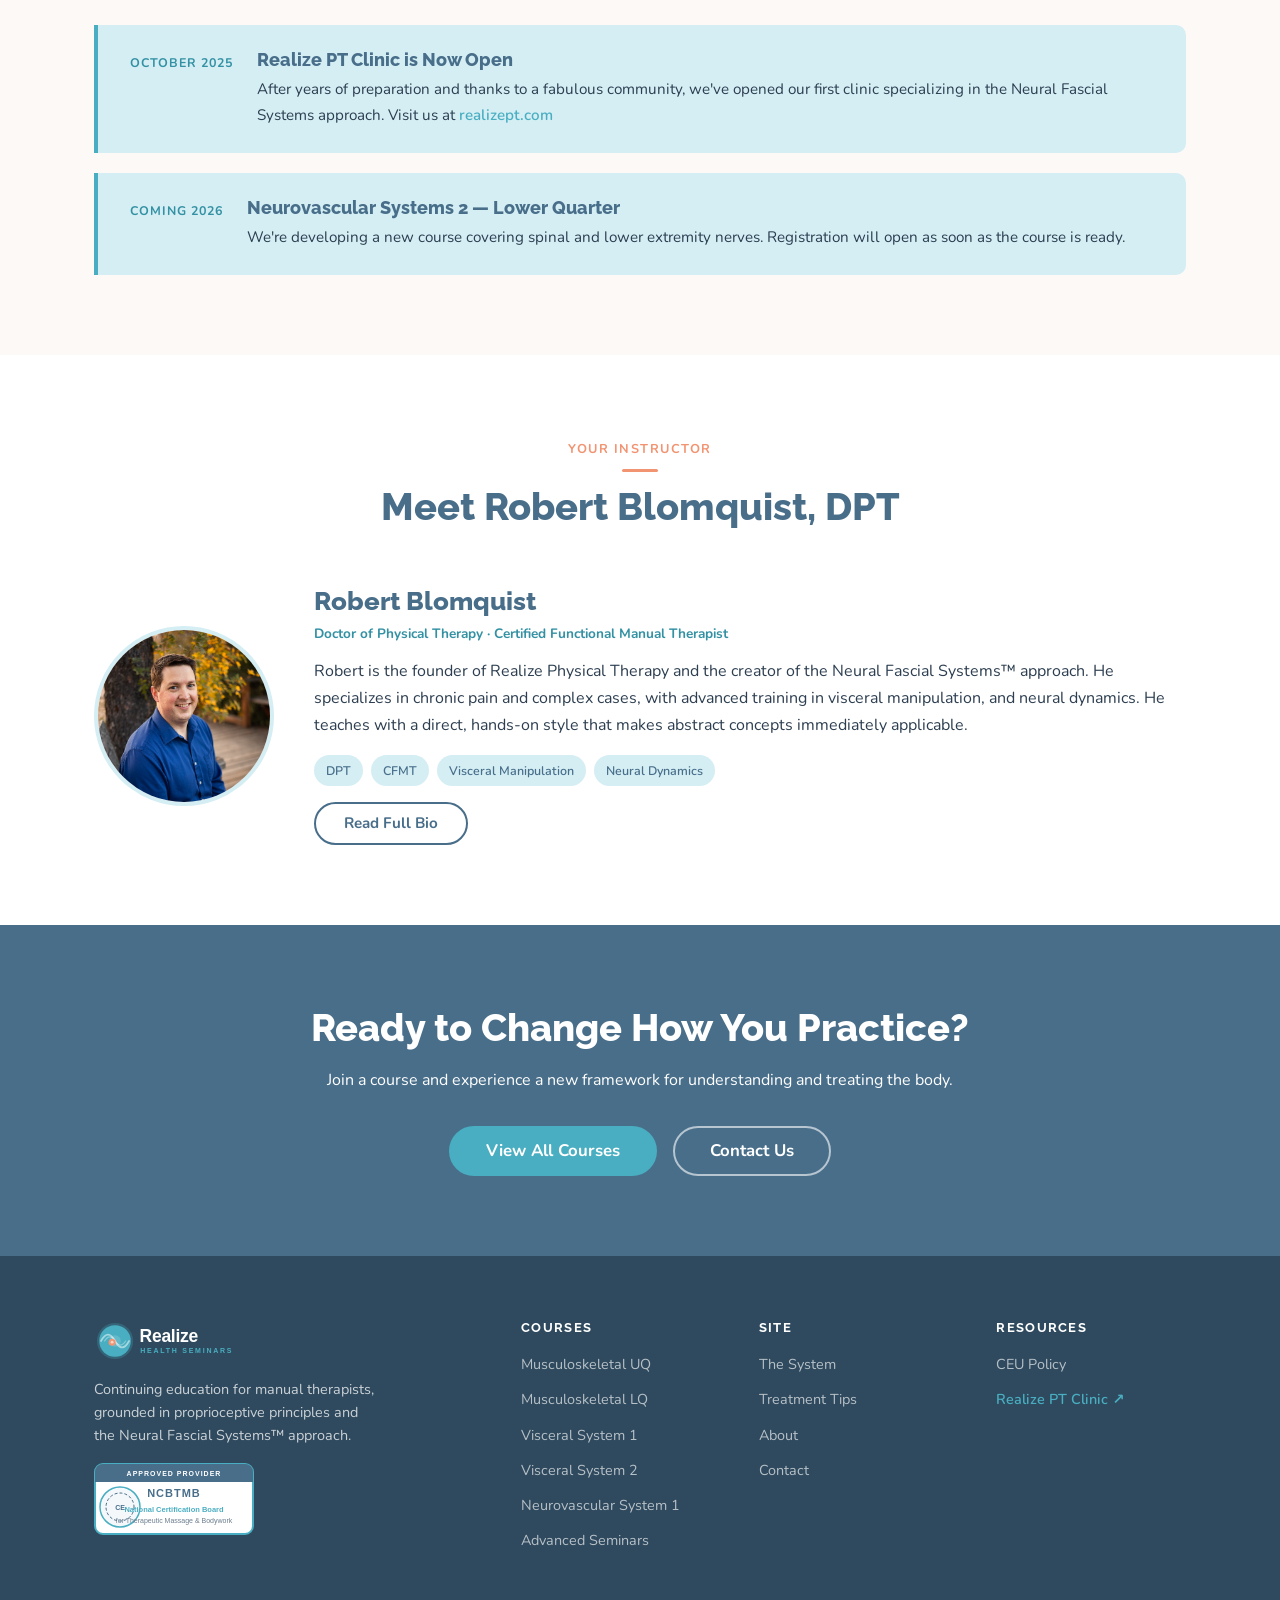
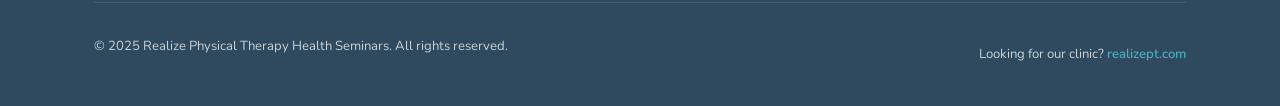
==== commit f475123d: "Coral buttons, hero redesign, NCBTMB all approved - Add btn-outline-coral CSS class (coral outline, " ====
--- a/index.html
+++ b/index.html
@@ -143,6 +143,39 @@
           </div>
         </div>
       </div>
+
+    <!-- Decorative system diagram -->
+    <svg class="hero-decoration" viewBox="0 0 400 400" fill="none" xmlns="http://www.w3.org/2000/svg" aria-hidden="true">
+      <!-- Orbit rings -->
+      <circle cx="200" cy="200" r="188" stroke="rgba(255,255,255,0.05)" stroke-width="1"/>
+      <circle cx="200" cy="200" r="130" stroke="rgba(73,174,193,0.08)" stroke-width="1"/>
+      <!-- Connection lines between nodes -->
+      <line x1="200" y1="48" x2="335" y2="284" stroke="rgba(73,174,193,0.25)" stroke-width="1.5" stroke-dasharray="6 4"/>
+      <line x1="200" y1="48" x2="65"  y2="284" stroke="rgba(73,174,193,0.25)" stroke-width="1.5" stroke-dasharray="6 4"/>
+      <line x1="335" y1="284" x2="65" y2="284" stroke="rgba(73,174,193,0.25)" stroke-width="1.5" stroke-dasharray="6 4"/>
+      <!-- Lines to center -->
+      <line x1="200" y1="90"  x2="200" y2="178" stroke="rgba(255,255,255,0.1)" stroke-width="1"/>
+      <line x1="310" y1="270" x2="222" y2="214" stroke="rgba(255,255,255,0.1)" stroke-width="1"/>
+      <line x1="90"  y1="270" x2="178" y2="214" stroke="rgba(255,255,255,0.1)" stroke-width="1"/>
+      <!-- Musculoskeletal node (top) -->
+      <circle cx="200" cy="48" r="42" fill="rgba(72,110,138,0.45)"/>
+      <circle cx="200" cy="48" r="28" fill="rgba(72,110,138,0.7)"/>
+      <text x="200" y="43" text-anchor="middle" fill="white" font-size="8.5" font-weight="700" font-family="Raleway,sans-serif" opacity="0.9">Musculo-</text>
+      <text x="200" y="56" text-anchor="middle" fill="white" font-size="8.5" font-weight="700" font-family="Raleway,sans-serif" opacity="0.9">skeletal</text>
+      <!-- Visceral node (bottom right) -->
+      <circle cx="335" cy="284" r="42" fill="rgba(51,145,163,0.45)"/>
+      <circle cx="335" cy="284" r="28" fill="rgba(51,145,163,0.7)"/>
+      <text x="335" y="287" text-anchor="middle" fill="white" font-size="8.5" font-weight="700" font-family="Raleway,sans-serif" opacity="0.9">Visceral</text>
+      <!-- Neurovascular node (bottom left) -->
+      <circle cx="65"  cy="284" r="42" fill="rgba(47,74,94,0.5)"/>
+      <circle cx="65"  cy="284" r="28" fill="rgba(47,74,94,0.75)"/>
+      <text x="65" y="280" text-anchor="middle" fill="white" font-size="7.5" font-weight="700" font-family="Raleway,sans-serif" opacity="0.9">Neuro-</text>
+      <text x="65" y="292" text-anchor="middle" fill="white" font-size="7.5" font-weight="700" font-family="Raleway,sans-serif" opacity="0.9">vascular</text>
+      <!-- Central coral hub -->
+      <circle cx="200" cy="196" r="24" fill="rgba(242,148,114,0.2)"/>
+      <circle cx="200" cy="196" r="14" fill="rgba(242,148,114,0.45)"/>
+      <circle cx="200" cy="196" r="6"  fill="rgba(242,148,114,0.8)"/>
+    </svg>
     </section>
 
     <!-- ── Stat Strip ── -->
@@ -278,7 +311,7 @@
               </div>
               <span class="course-price">$245</span>
               <p>The entry point to the NFS approach. Build visual assessment and palpation skills for the head, neck, shoulder, and arm.</p>
-              <a href="courses/musculoskeletal-upper-quarter.html" class="btn btn-outline-navy btn-sm">Course Details</a>
+              <a href="courses/musculoskeletal-upper-quarter.html" class="btn btn-outline-coral btn-sm">Course Details</a>
             </div>
           </article>
 
@@ -302,7 +335,7 @@
               </div>
               <span class="course-price">$245</span>
               <p>Extend your NFS skills into the trunk, pelvis, hip, and lower extremity, including an introduction to visceral mobility.</p>
-              <a href="courses/musculoskeletal-lower-quarter.html" class="btn btn-outline-navy btn-sm">Course Details</a>
+              <a href="courses/musculoskeletal-lower-quarter.html" class="btn btn-outline-coral btn-sm">Course Details</a>
             </div>
           </article>
 
@@ -321,12 +354,12 @@
                 </span>
                 <span class="course-meta-item">
                   <svg width="14" height="14" viewBox="0 0 24 24" fill="none" stroke="currentColor" stroke-width="2"><path d="M12 2l3.09 6.26L22 9.27l-5 4.87 1.18 6.88L12 17.77l-6.18 3.25L7 14.14 2 9.27l6.91-1.01L12 2z"/></svg>
-                  NCBTMB Pending
+                  NCBTMB Approved
                 </span>
               </div>
               <span class="course-price">$245</span>
               <p>Deep-dive into digestive system anatomy, organ palpation, and visceral connections to other body systems.</p>
-              <a href="courses/visceral-system-1.html" class="btn btn-outline-navy btn-sm">Course Details</a>
+              <a href="courses/visceral-system-1.html" class="btn btn-outline-coral btn-sm">Course Details</a>
             </div>
           </article>
 
@@ -343,7 +376,7 @@
               </div>
               <span class="course-price">TBD</span>
               <p>Continuing exploration of visceral mobility and its connections to chronic musculoskeletal complaints.</p>
-              <a href="courses/visceral-system-2.html" class="btn btn-outline-navy btn-sm">Course Details</a>
+              <a href="courses/visceral-system-2.html" class="btn btn-outline-coral btn-sm">Course Details</a>
             </div>
           </article>
 
@@ -366,12 +399,12 @@
                 </span>
                 <span class="course-meta-item">
                   <svg width="14" height="14" viewBox="0 0 24 24" fill="none" stroke="currentColor" stroke-width="2"><path d="M12 2l3.09 6.26L22 9.27l-5 4.87 1.18 6.88L12 17.77l-6.18 3.25L7 14.14 2 9.27l6.91-1.01L12 2z"/></svg>
-                  NCBTMB Pending
+                  NCBTMB Approved
                 </span>
               </div>
               <span class="course-price">$335</span>
               <p>Upper quarter nerve mobility, cervical roots, dural connections, cranial tissue, and vagus nerve treatment.</p>
-              <a href="courses/neurovascular-system-1.html" class="btn btn-outline-navy btn-sm">Course Details</a>
+              <a href="courses/neurovascular-system-1.html" class="btn btn-outline-coral btn-sm">Course Details</a>
             </div>
           </article>
 
@@ -392,7 +425,7 @@
               </div>
               <span class="course-price">FREE <span class="was">through July 2026</span></span>
               <p>Monthly deep-dives into specific conditions and advanced NFS applications. Open to all levels.</p>
-              <a href="courses/advanced-seminars.html" class="btn btn-outline-navy btn-sm">Course Details</a>
+              <a href="courses/advanced-seminars.html" class="btn btn-outline-coral btn-sm">Course Details</a>
             </div>
           </article>
 
--- a/assets/css/style.css
+++ b/assets/css/style.css
@@ -230,6 +230,17 @@
   background: var(--navy);
   color: var(--white);
 }
+.btn-outline-coral {
+  background: transparent;
+  color: var(--coral);
+  border-color: var(--coral);
+}
+.btn-outline-coral:hover {
+  background: var(--coral);
+  color: var(--white);
+  transform: translateY(-2px);
+  box-shadow: 0 6px 20px rgba(242,148,114,.35);
+}
 .btn-coral {
   background: var(--coral);
   color: var(--white);
@@ -262,9 +273,60 @@
   content: '';
   position: absolute;
   inset: 0;
-  background: radial-gradient(ellipse at 70% 50%, rgba(73,174,193,.18) 0%, transparent 60%);
+  background:
+    radial-gradient(ellipse at 75% 40%, rgba(73,174,193,.22) 0%, transparent 55%),
+    radial-gradient(ellipse at 20% 80%, rgba(242,148,114,.1) 0%, transparent 45%);
   pointer-events: none;
 }
+/* Decorative system-diagram SVG positioned right */
+.hero-decoration {
+  position: absolute;
+  right: -40px;
+  top: 50%;
+  transform: translateY(-50%);
+  width: 460px;
+  height: 460px;
+  opacity: .55;
+  pointer-events: none;
+}
+@media (max-width: 1024px) { .hero-decoration { opacity: .25; right: -120px; } }
+@media (max-width: 768px)  { .hero-decoration { display: none; } }
+
+/* ── Inner page hero ── */
+.page-hero {
+  background:
+    linear-gradient(135deg, var(--navy-dark) 0%, var(--navy) 60%, #3a6278 100%);
+  color: var(--white);
+  padding: 4.5rem 0 4rem;
+  position: relative;
+  overflow: hidden;
+}
+.page-hero::before {
+  content: '';
+  position: absolute;
+  inset: 0;
+  background:
+    radial-gradient(ellipse at 80% 50%, rgba(73,174,193,.2) 0%, transparent 50%),
+    radial-gradient(ellipse at 10% 90%, rgba(242,148,114,.08) 0%, transparent 40%);
+  pointer-events: none;
+}
+/* Decorative rings for inner heroes */
+.page-hero::after {
+  content: '';
+  position: absolute;
+  right: -80px;
+  top: 50%;
+  transform: translateY(-50%);
+  width: 360px;
+  height: 360px;
+  border-radius: 50%;
+  border: 60px solid rgba(73,174,193,.08);
+  box-shadow:
+    0 0 0 40px rgba(73,174,193,.05),
+    0 0 0 80px rgba(73,174,193,.03);
+  pointer-events: none;
+}
+@media (max-width: 768px) { .page-hero::after { display: none; } }
 .hero-content {
   position: relative;
   max-width: 720px;
@@ -620,12 +682,7 @@
   border-radius: 50px;
 }
 
-/* ── Page Hero (inner pages) ── */
-.page-hero {
-  background: linear-gradient(135deg, var(--navy-dark) 0%, var(--navy) 100%);
-  color: var(--white);
-  padding: 4rem 0 3.5rem;
-}
+/* ── Page Hero (inner pages) — see hero section above ── */
 .page-hero .eyebrow {
   font-size: .8rem;
   font-weight: 700;
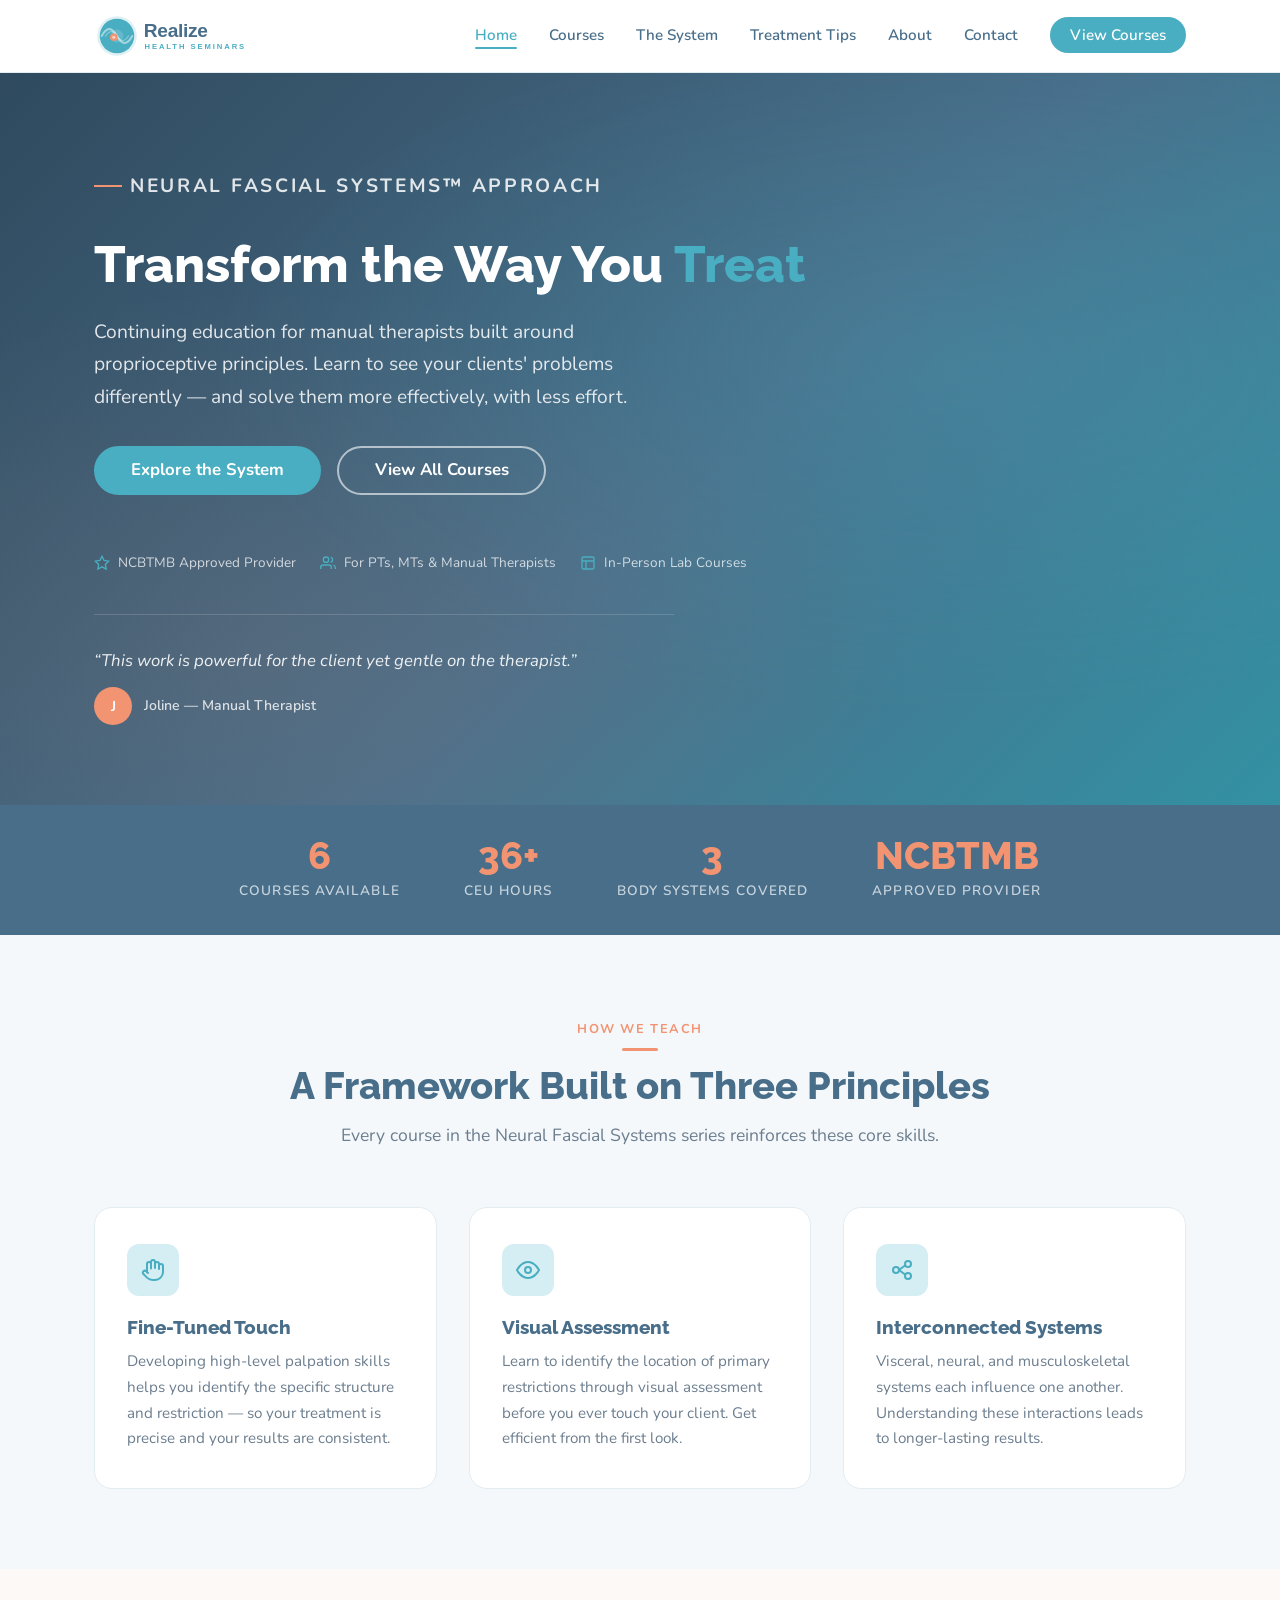
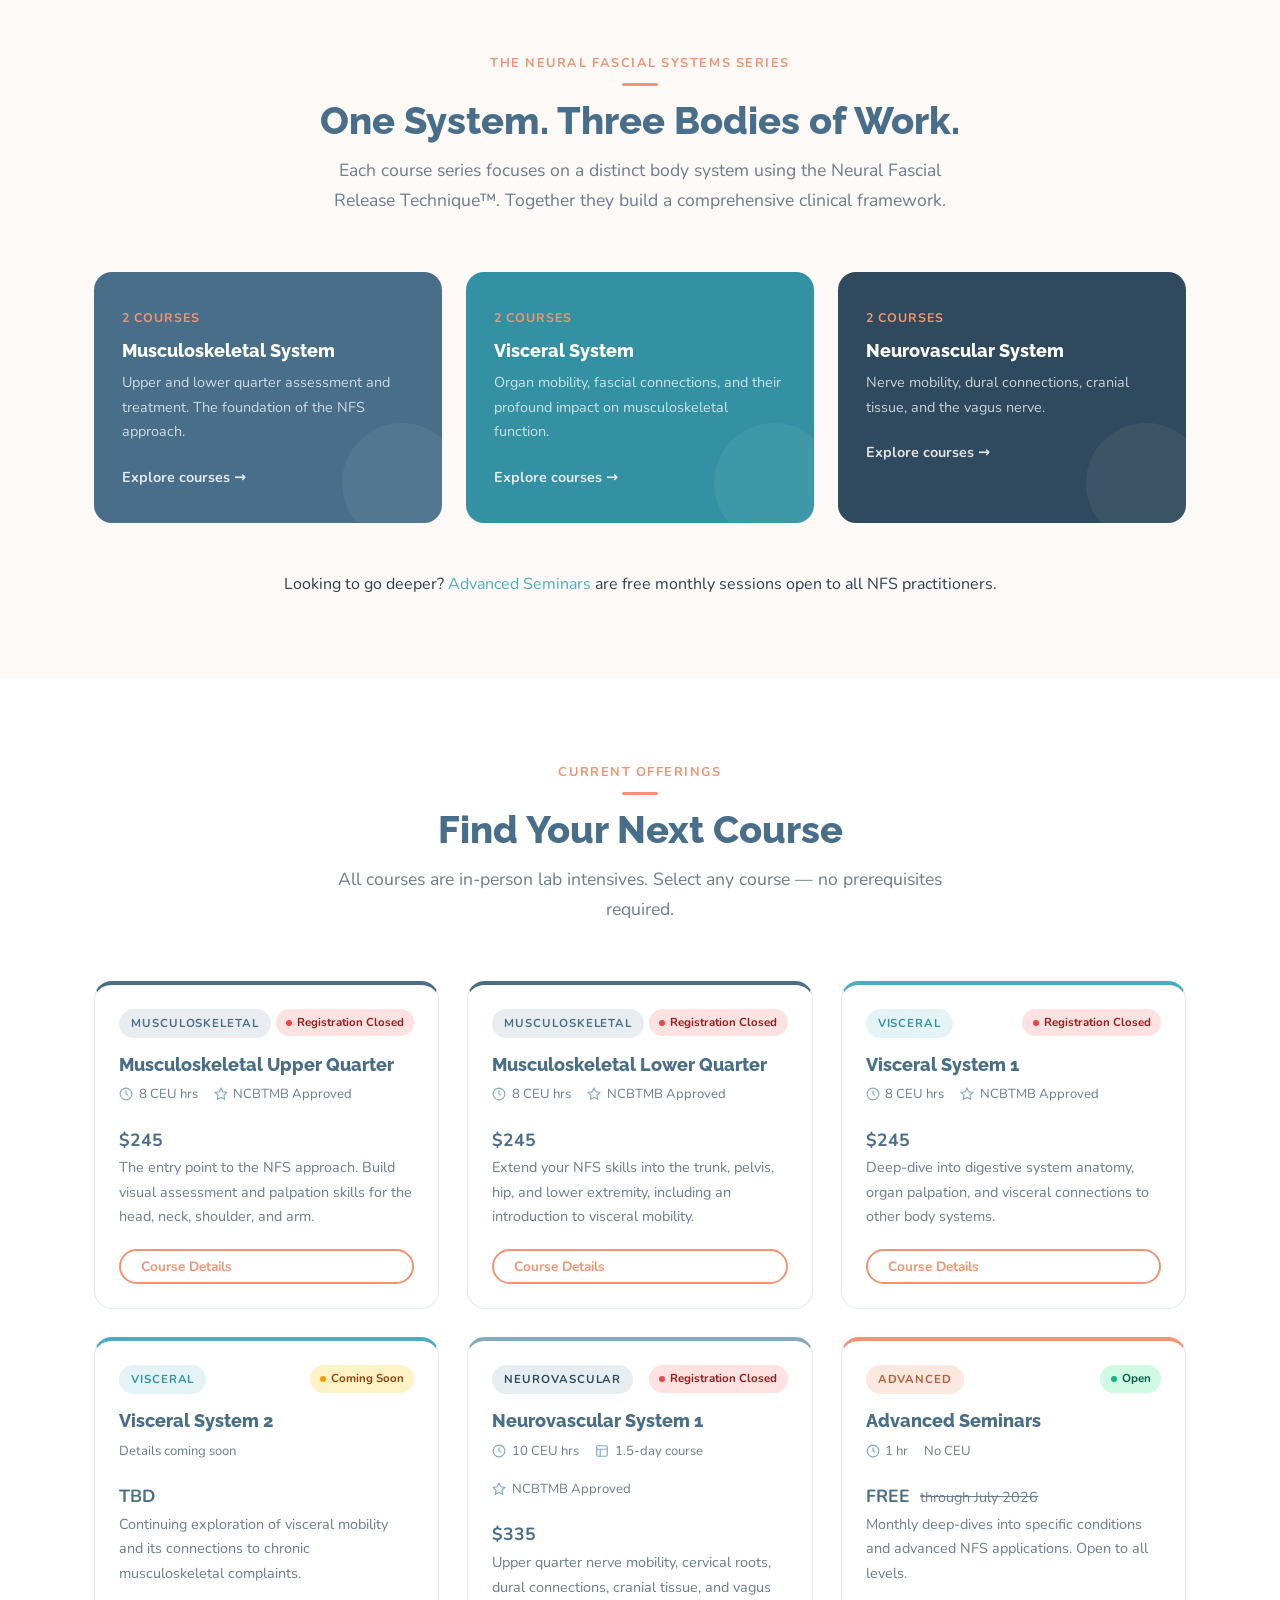
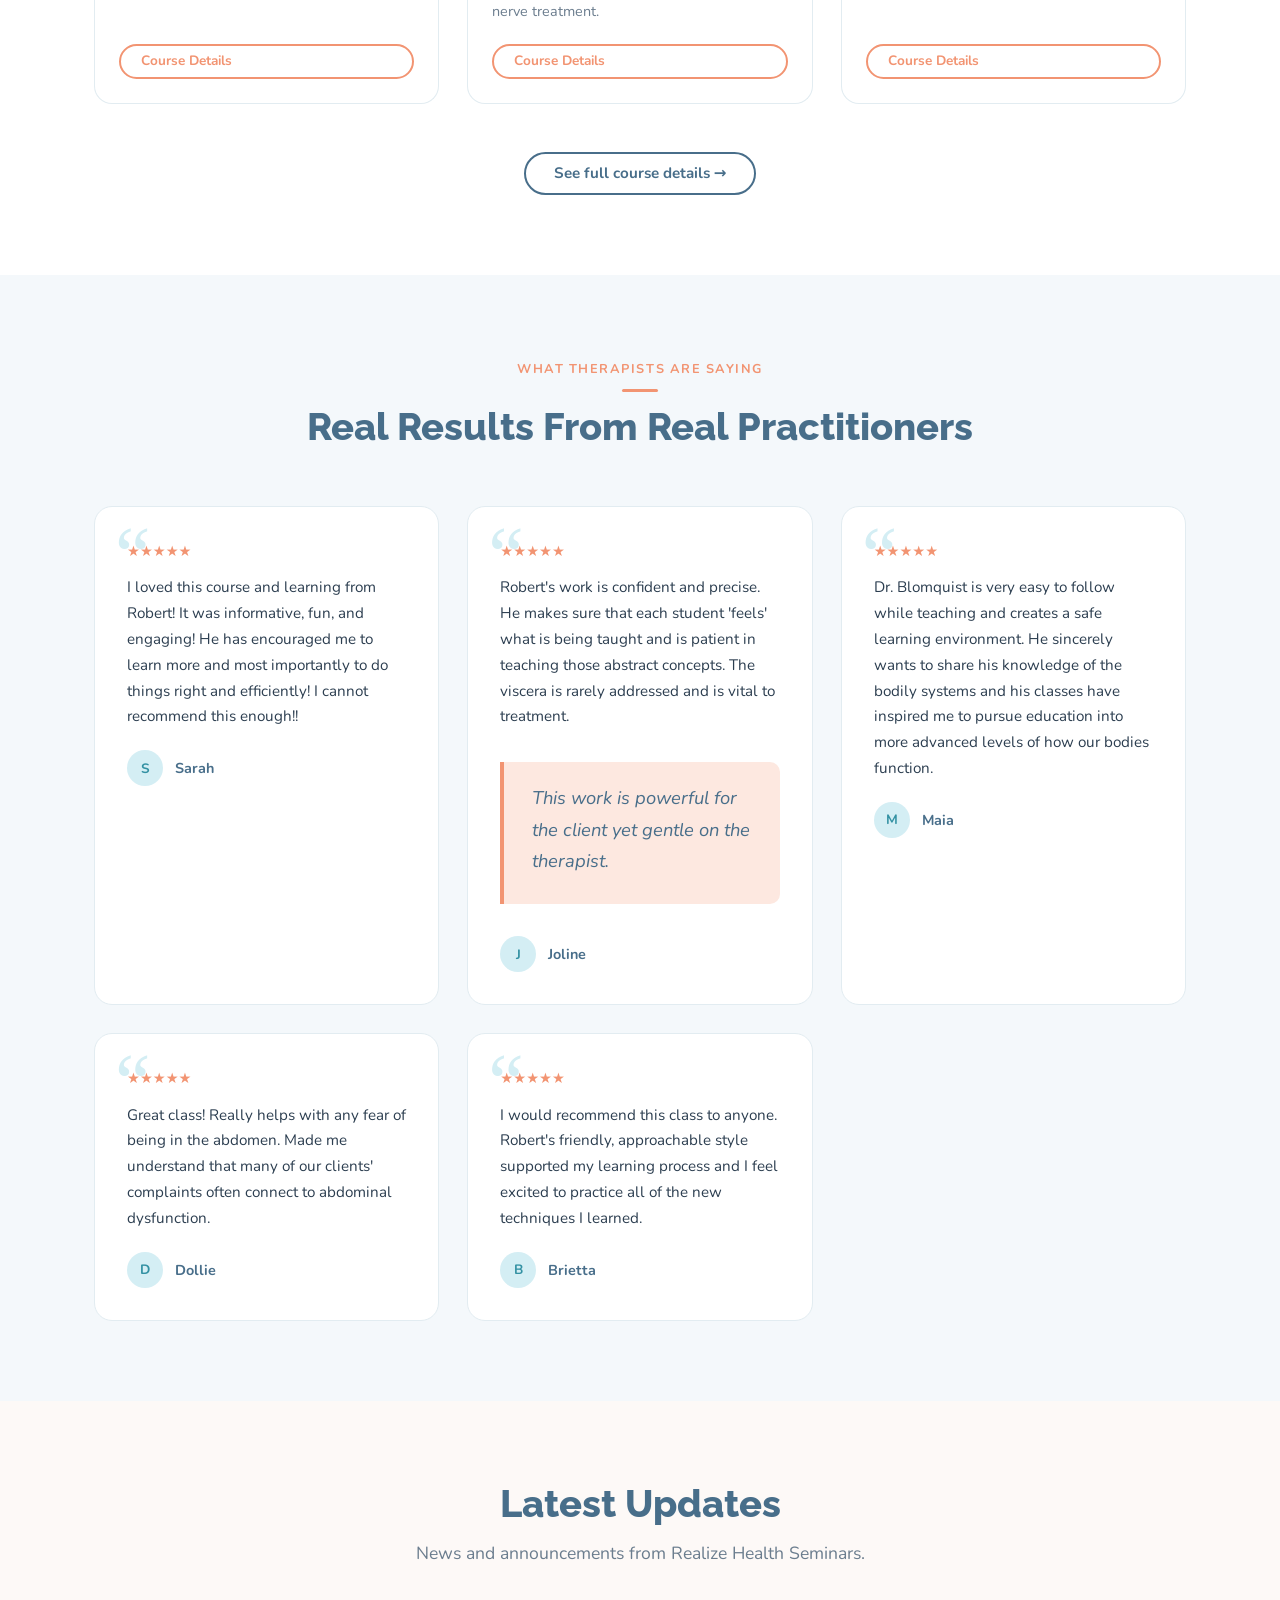
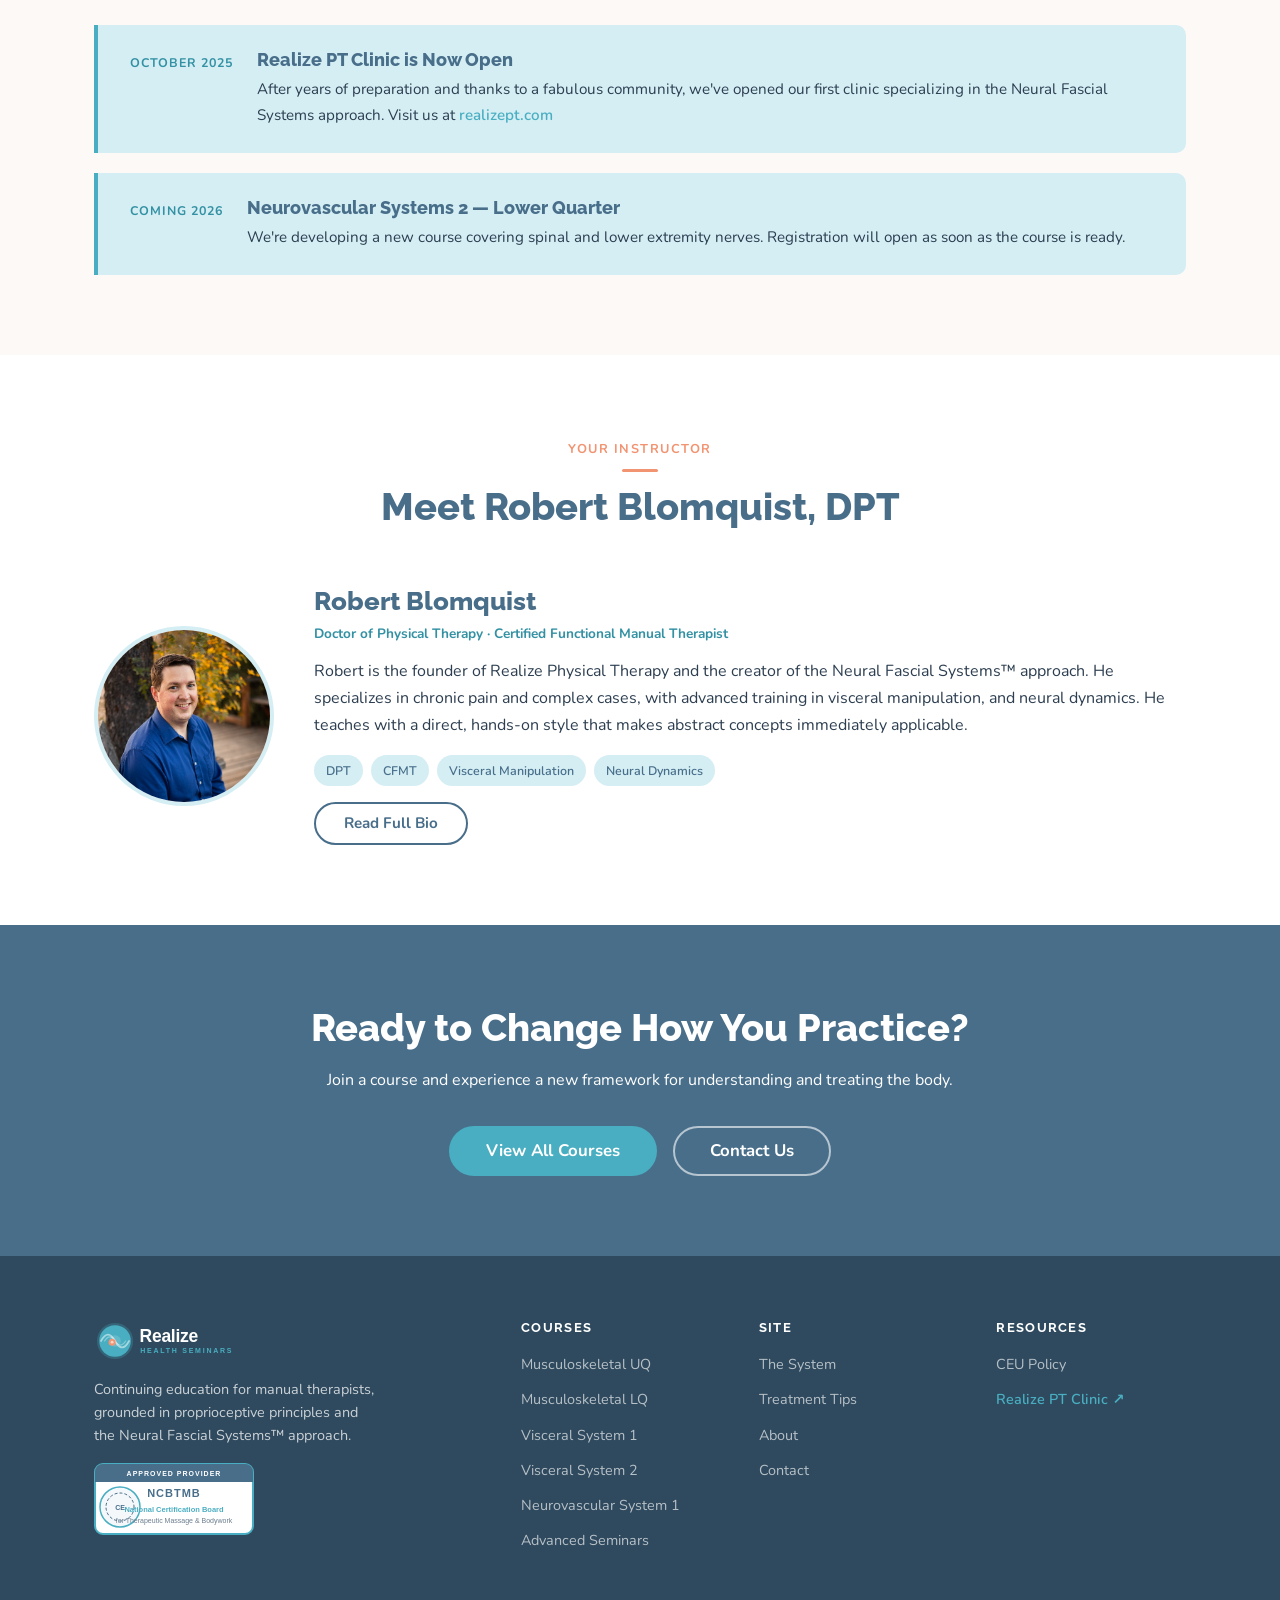
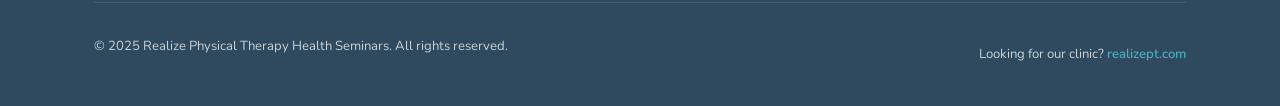
==== commit c2f3a5dc: "Add Home nav, testimonial strip on subpages; remove hero SVG; update taglines - Home link added to t" ====
--- a/index.html
+++ b/index.html
@@ -92,6 +92,7 @@
       <div class="nav-inner">
         <a href="index.html" class="nav-logo"><img src="assets/images/logo.svg" alt="Realize Health Seminars" height="46"></a>
         <ul class="nav-links">
+          <li><a href="index.html">Home</a></li>
           <li><a href="courses/">Courses</a></li>
           <li><a href="the-system.html">The System</a></li>
           <li><a href="treatment-tips/">Treatment Tips</a></li>
@@ -144,38 +145,6 @@
         </div>
       </div>
 
-    <!-- Decorative system diagram -->
-    <svg class="hero-decoration" viewBox="0 0 400 400" fill="none" xmlns="http://www.w3.org/2000/svg" aria-hidden="true">
-      <!-- Orbit rings -->
-      <circle cx="200" cy="200" r="188" stroke="rgba(255,255,255,0.05)" stroke-width="1"/>
-      <circle cx="200" cy="200" r="130" stroke="rgba(73,174,193,0.08)" stroke-width="1"/>
-      <!-- Connection lines between nodes -->
-      <line x1="200" y1="48" x2="335" y2="284" stroke="rgba(73,174,193,0.25)" stroke-width="1.5" stroke-dasharray="6 4"/>
-      <line x1="200" y1="48" x2="65"  y2="284" stroke="rgba(73,174,193,0.25)" stroke-width="1.5" stroke-dasharray="6 4"/>
-      <line x1="335" y1="284" x2="65" y2="284" stroke="rgba(73,174,193,0.25)" stroke-width="1.5" stroke-dasharray="6 4"/>
-      <!-- Lines to center -->
-      <line x1="200" y1="90"  x2="200" y2="178" stroke="rgba(255,255,255,0.1)" stroke-width="1"/>
-      <line x1="310" y1="270" x2="222" y2="214" stroke="rgba(255,255,255,0.1)" stroke-width="1"/>
-      <line x1="90"  y1="270" x2="178" y2="214" stroke="rgba(255,255,255,0.1)" stroke-width="1"/>
-      <!-- Musculoskeletal node (top) -->
-      <circle cx="200" cy="48" r="42" fill="rgba(72,110,138,0.45)"/>
-      <circle cx="200" cy="48" r="28" fill="rgba(72,110,138,0.7)"/>
-      <text x="200" y="43" text-anchor="middle" fill="white" font-size="8.5" font-weight="700" font-family="Raleway,sans-serif" opacity="0.9">Musculo-</text>
-      <text x="200" y="56" text-anchor="middle" fill="white" font-size="8.5" font-weight="700" font-family="Raleway,sans-serif" opacity="0.9">skeletal</text>
-      <!-- Visceral node (bottom right) -->
-      <circle cx="335" cy="284" r="42" fill="rgba(51,145,163,0.45)"/>
-      <circle cx="335" cy="284" r="28" fill="rgba(51,145,163,0.7)"/>
-      <text x="335" y="287" text-anchor="middle" fill="white" font-size="8.5" font-weight="700" font-family="Raleway,sans-serif" opacity="0.9">Visceral</text>
-      <!-- Neurovascular node (bottom left) -->
-      <circle cx="65"  cy="284" r="42" fill="rgba(47,74,94,0.5)"/>
-      <circle cx="65"  cy="284" r="28" fill="rgba(47,74,94,0.75)"/>
-      <text x="65" y="280" text-anchor="middle" fill="white" font-size="7.5" font-weight="700" font-family="Raleway,sans-serif" opacity="0.9">Neuro-</text>
-      <text x="65" y="292" text-anchor="middle" fill="white" font-size="7.5" font-weight="700" font-family="Raleway,sans-serif" opacity="0.9">vascular</text>
-      <!-- Central coral hub -->
-      <circle cx="200" cy="196" r="24" fill="rgba(242,148,114,0.2)"/>
-      <circle cx="200" cy="196" r="14" fill="rgba(242,148,114,0.45)"/>
-      <circle cx="200" cy="196" r="6"  fill="rgba(242,148,114,0.8)"/>
-    </svg>
     </section>
 
     <!-- ── Stat Strip ── -->
--- a/assets/css/style.css
+++ b/assets/css/style.css
@@ -623,6 +623,44 @@
 /* ── Stars ── */
 .stars { color: var(--coral); font-size: .9rem; margin-bottom: .75rem; }
 
+/* ── Testimonial Strip (compact, below page-hero on subpages) ── */
+.testimonial-strip {
+  background: var(--white);
+  border-bottom: 1px solid var(--border);
+  padding: 1.75rem 0;
+}
+.testimonial-strip-inner {
+  display: grid;
+  grid-template-columns: repeat(3, 1fr);
+  gap: 0;
+}
+.testimonial-strip-item {
+  display: flex;
+  flex-direction: column;
+  gap: .3rem;
+  padding: 0 2rem;
+}
+.testimonial-strip-item:not(:last-child) {
+  border-right: 1px solid var(--border);
+}
+.testimonial-strip-stars {
+  color: var(--coral);
+  font-size: .78rem;
+  letter-spacing: .08em;
+}
+.testimonial-strip-quote {
+  font-size: .875rem;
+  color: var(--text);
+  font-style: italic;
+  line-height: 1.55;
+  margin: 0;
+}
+.testimonial-strip-name {
+  font-size: .78rem;
+  font-weight: 700;
+  color: var(--text-muted);
+}
+
 /* ── News / Announcement ── */
 .news-box {
   background: var(--teal-light);
@@ -1396,22 +1434,72 @@
 
 @media (max-width: 768px) {
   .section { padding: 3.5rem 0; }
-  .nav-links { display: none; flex-direction: column; gap: 0; }
-  .nav-links.open {
-    display: flex;
+
+  /* ── Mobile nav ── */
+  .nav-toggle { display: block; }
+
+  .nav-links {
+    /* Always in DOM on mobile — clip open/shut with max-height */
     position: absolute;
     top: 72px;
     left: 0;
     right: 0;
+    flex-direction: column;
+    gap: 0;
     background: var(--white);
+    border-bottom: 2px solid var(--teal);
+    box-shadow: 0 8px 24px rgba(72,110,138,.15);
+    z-index: 99;
+    padding: 0 1.5rem;
+    overflow: hidden;
+    /* Closed state */
+    max-height: 0;
+    opacity: 0;
+    visibility: hidden;
+    transition: max-height .32s ease, opacity .25s ease, visibility .25s;
+  }
+
+  .nav-links.open {
+    max-height: 480px;
+    opacity: 1;
+    visibility: visible;
+    padding: .5rem 1.5rem 1.25rem;
+  }
+
+  /* Each nav item full-width */
+  .nav-links li {
+    width: 100%;
+  }
+
+  .nav-links a:not(.nav-cta) {
+    display: block;
+    padding: .9rem 0;
+    font-size: 1rem;
     border-bottom: 1px solid var(--border);
-    padding: 1rem 1.5rem;
-    box-shadow: var(--shadow-md);
-    z-index: 99;
+    color: var(--navy);
   }
-  .nav-links.open a { padding: .75rem 0; border-bottom: 1px solid var(--border); }
-  .nav-links.open .nav-cta { margin-top: .5rem; text-align: center; }
-  .nav-toggle { display: block; }
+
+  /* Remove underline animation on mobile (doesn't suit stacked layout) */
+  .nav-links a:not(.nav-cta)::after { display: none; }
+
+  .nav-links li:last-child a { border-bottom: none; }
+
+  .nav-links .nav-cta {
+    display: block;
+    margin-top: .75rem;
+    text-align: center;
+    border-bottom: none !important;
+  }
+
+  /* Hamburger → X animation */
+  .nav-toggle svg line {
+    transform-origin: center;
+    transition: transform .25s ease, opacity .2s ease;
+  }
+  .nav-toggle.open svg line:nth-child(1) { transform: translateY(6px) rotate(45deg); }
+  .nav-toggle.open svg line:nth-child(2) { opacity: 0; transform: scaleX(0); }
+  .nav-toggle.open svg line:nth-child(3) { transform: translateY(-6px) rotate(-45deg); }
+
   .course-grid      { grid-template-columns: 1fr; }
   .pillars-grid     { grid-template-columns: 1fr; }
   .system-tiles     { grid-template-columns: 1fr; }
@@ -1419,6 +1507,8 @@
   .grid-3           { grid-template-columns: 1fr; }
   .system-diagram   { grid-template-columns: 1fr; }
   .testimonial-grid { grid-template-columns: 1fr; }
+  .testimonial-strip-inner { grid-template-columns: 1fr; }
+  .testimonial-strip-item:not(:last-child) { border-right: none; border-bottom: 1px solid var(--border); padding-bottom: 1.25rem; margin-bottom: .25rem; }
   .footer-grid      { grid-template-columns: 1fr; gap: 2rem; }
   .footer-bottom    { flex-direction: column; text-align: center; }
   .hero { padding: 4rem 0 3.5rem; }
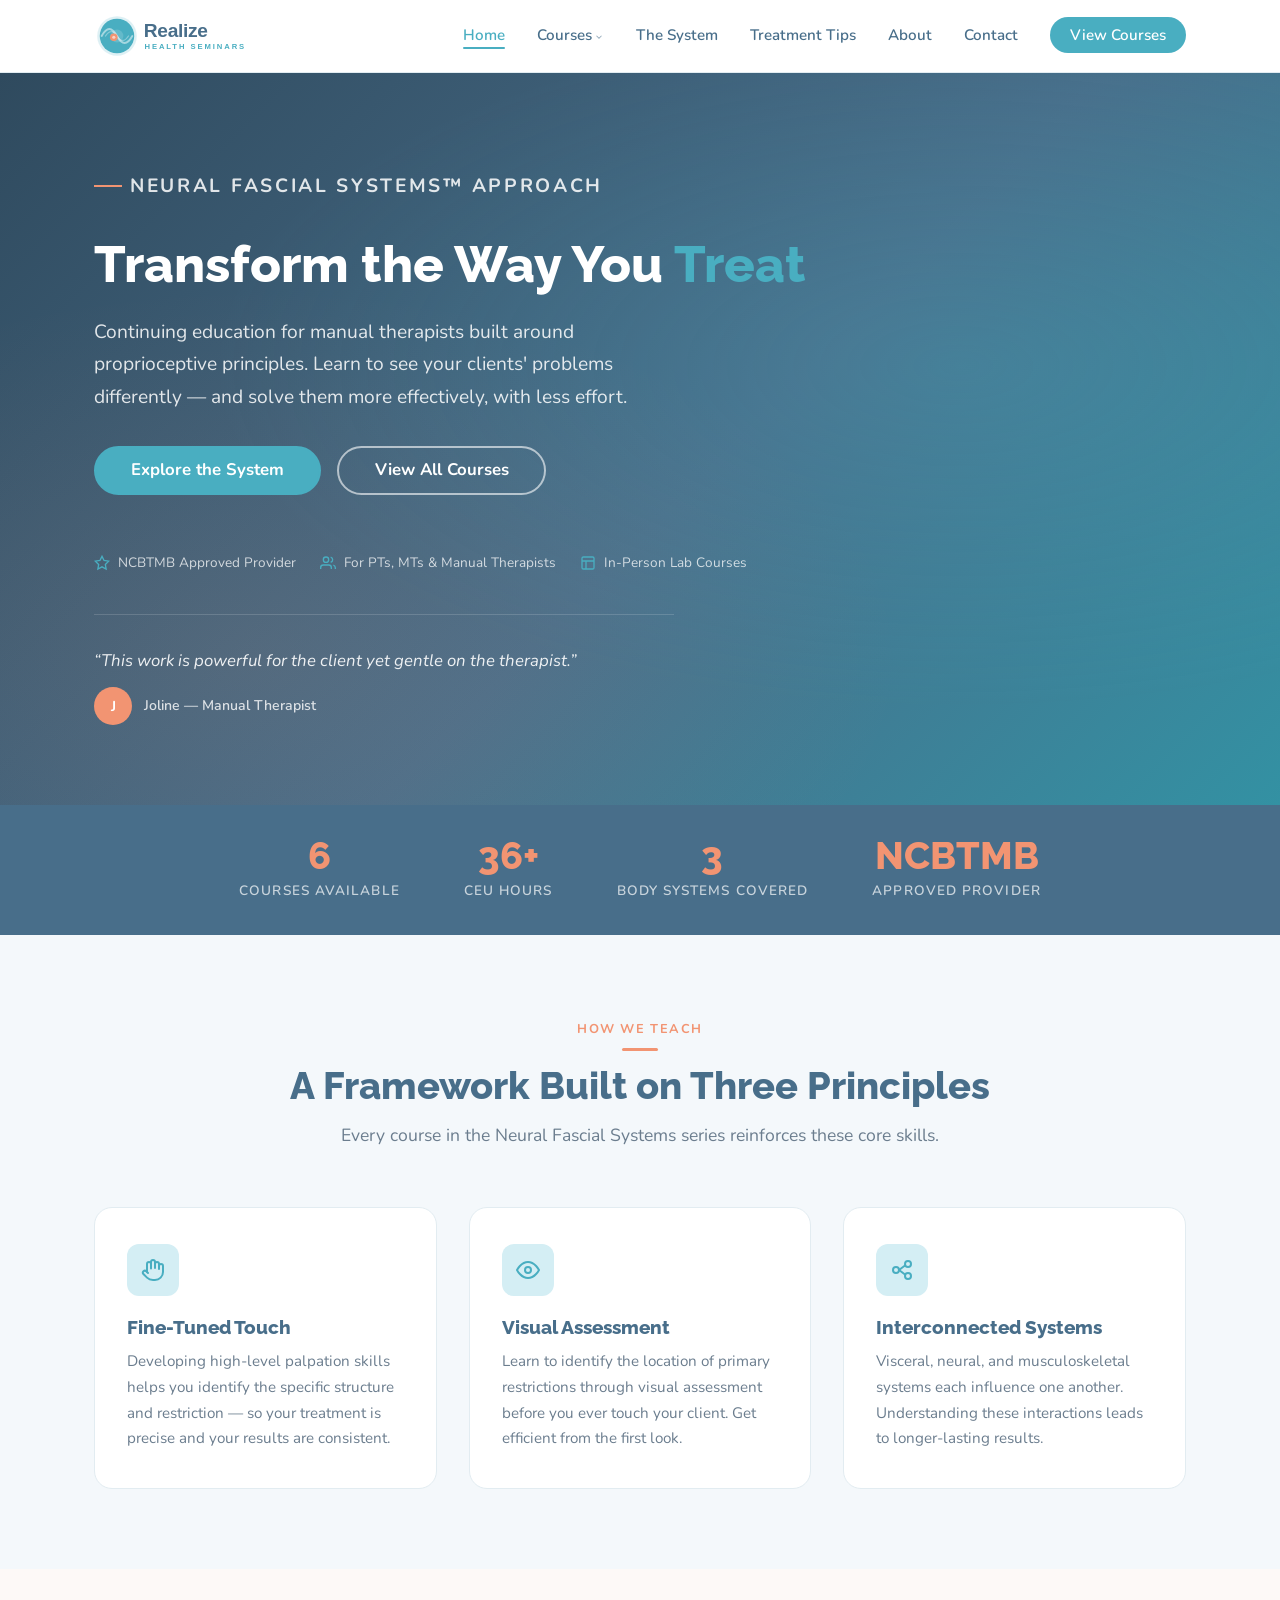
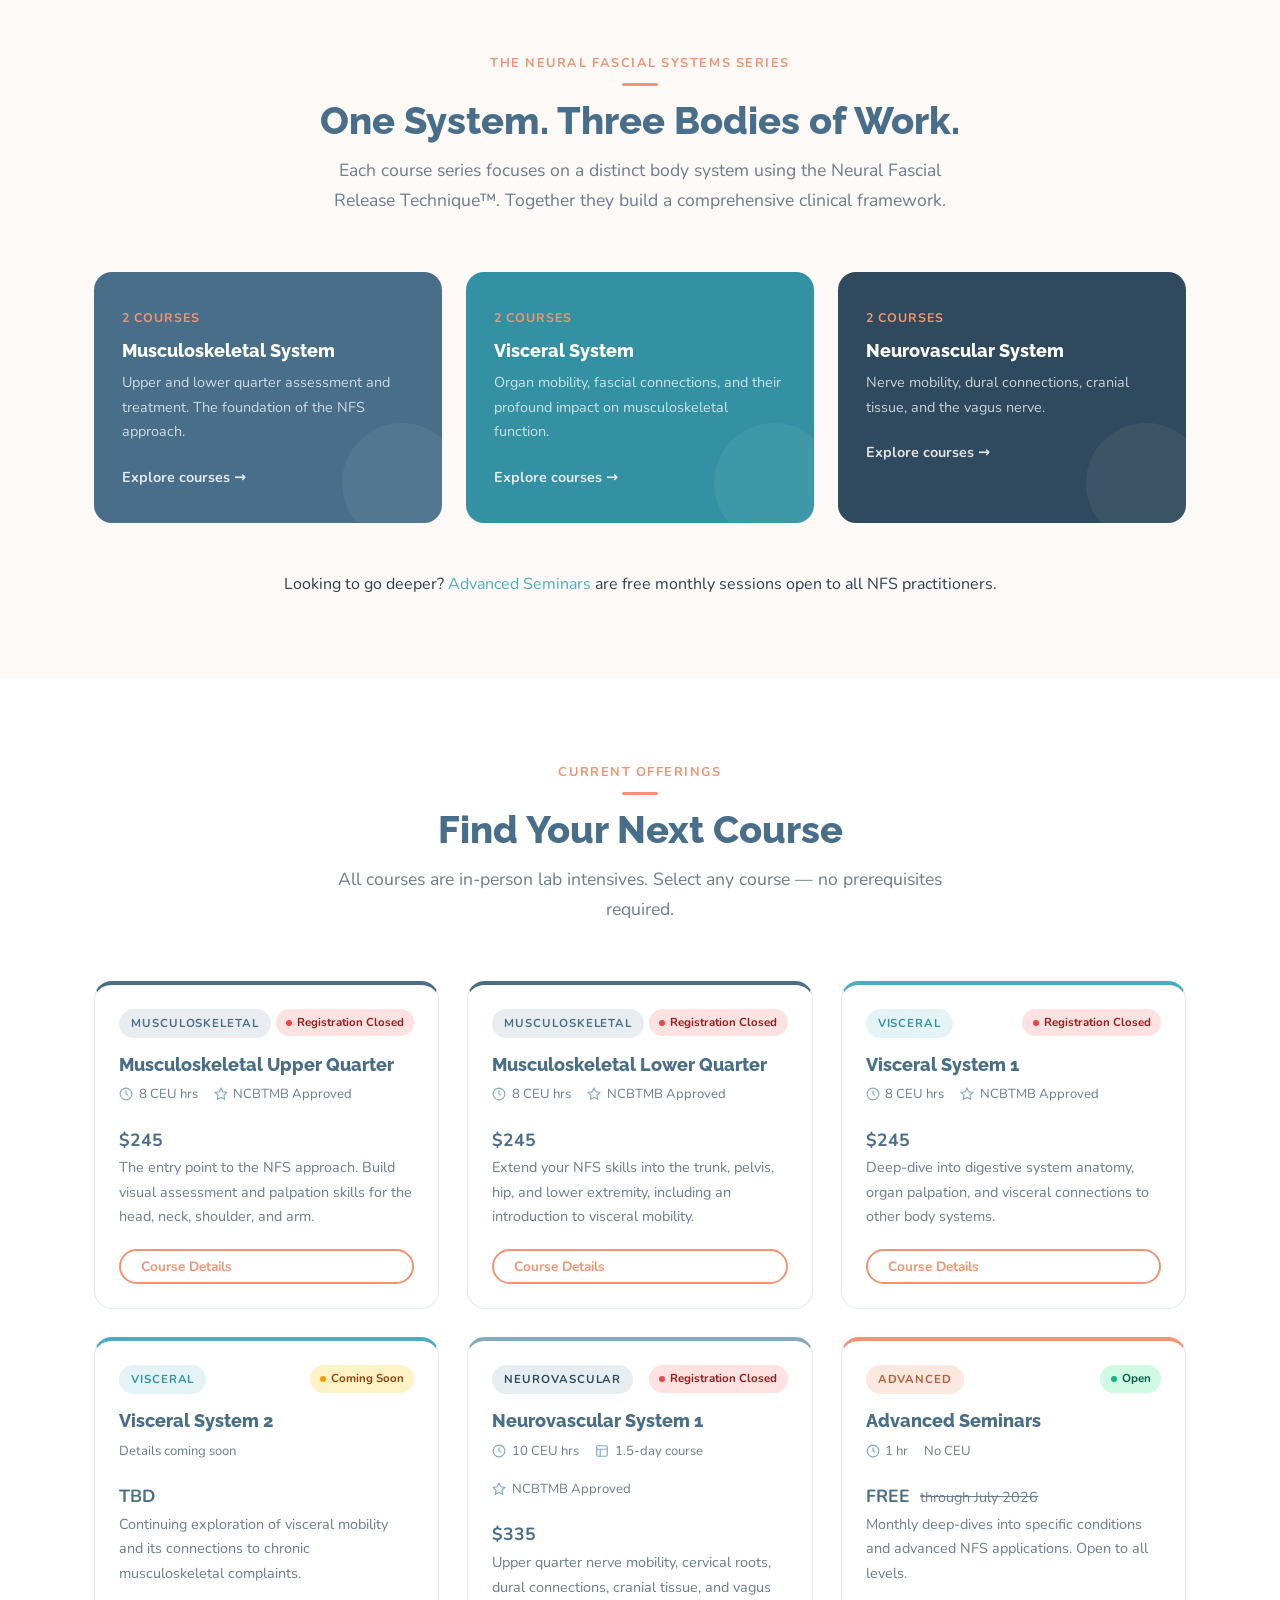
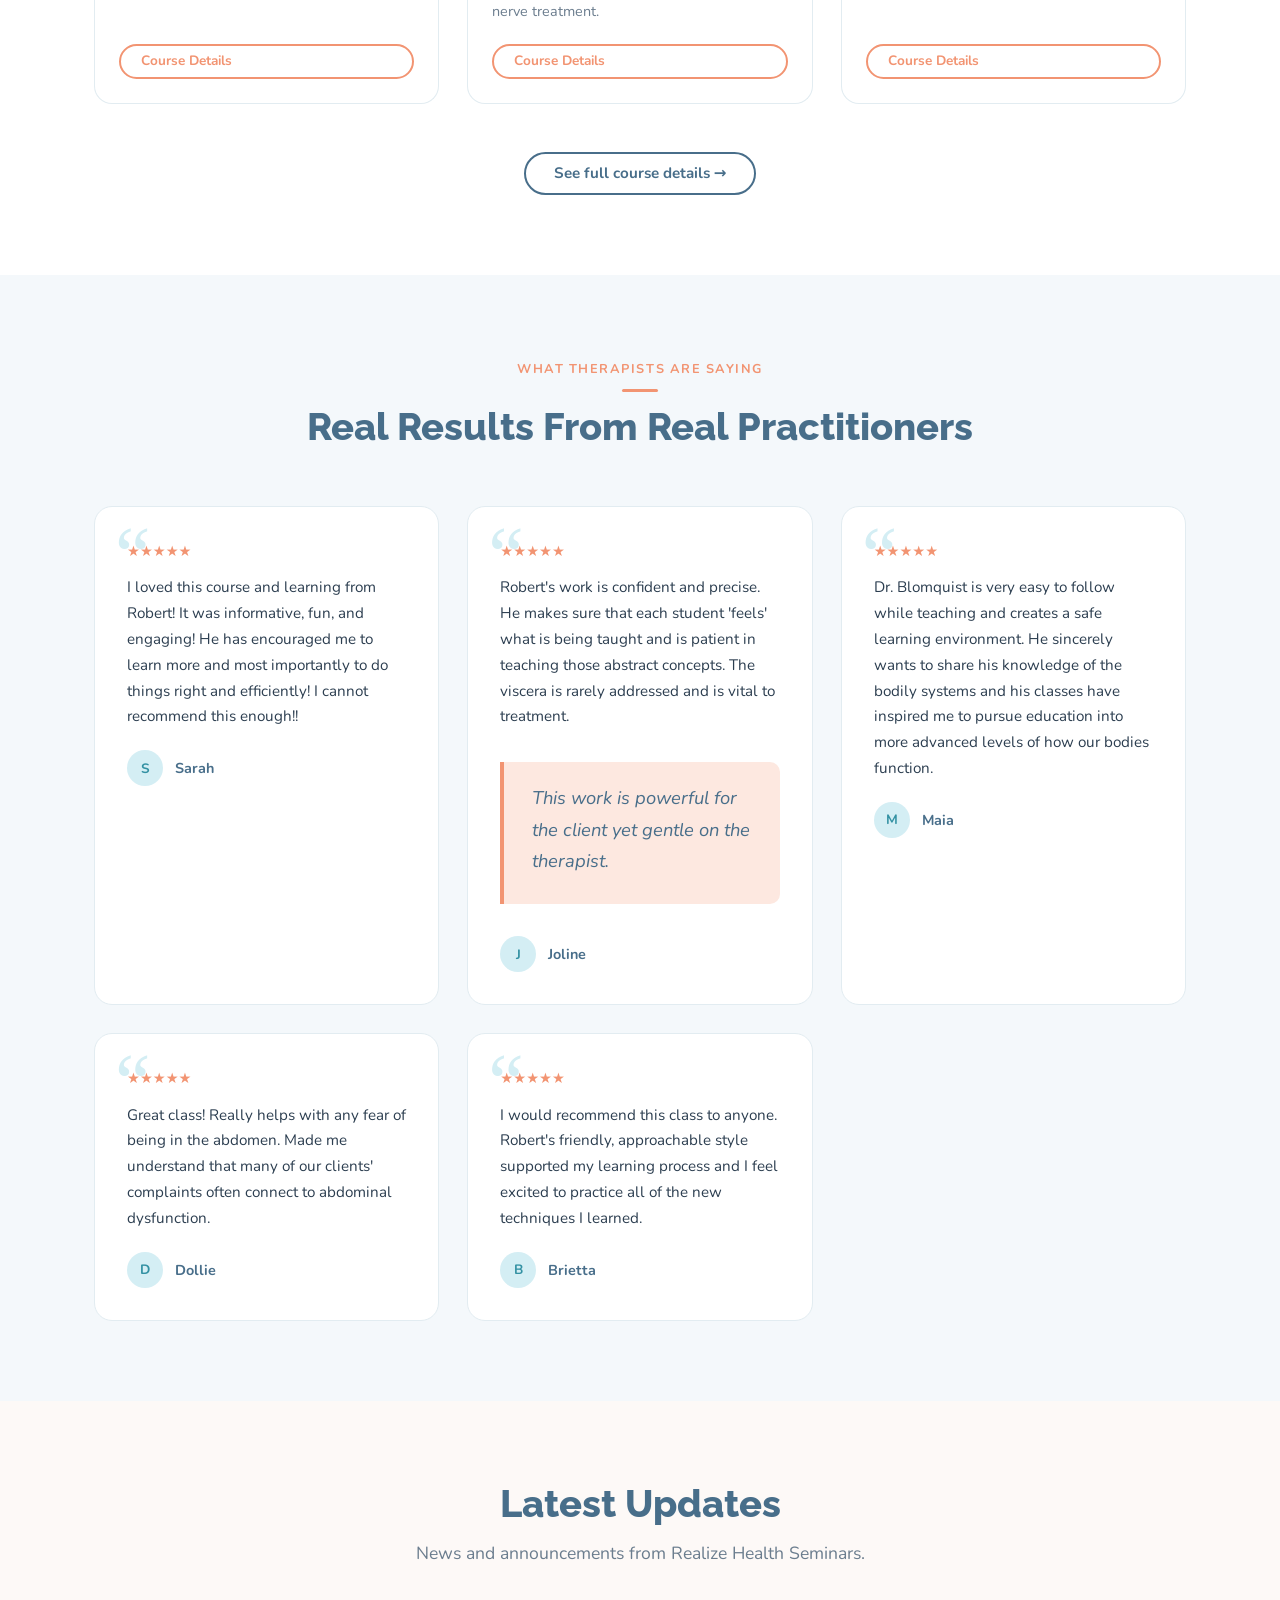
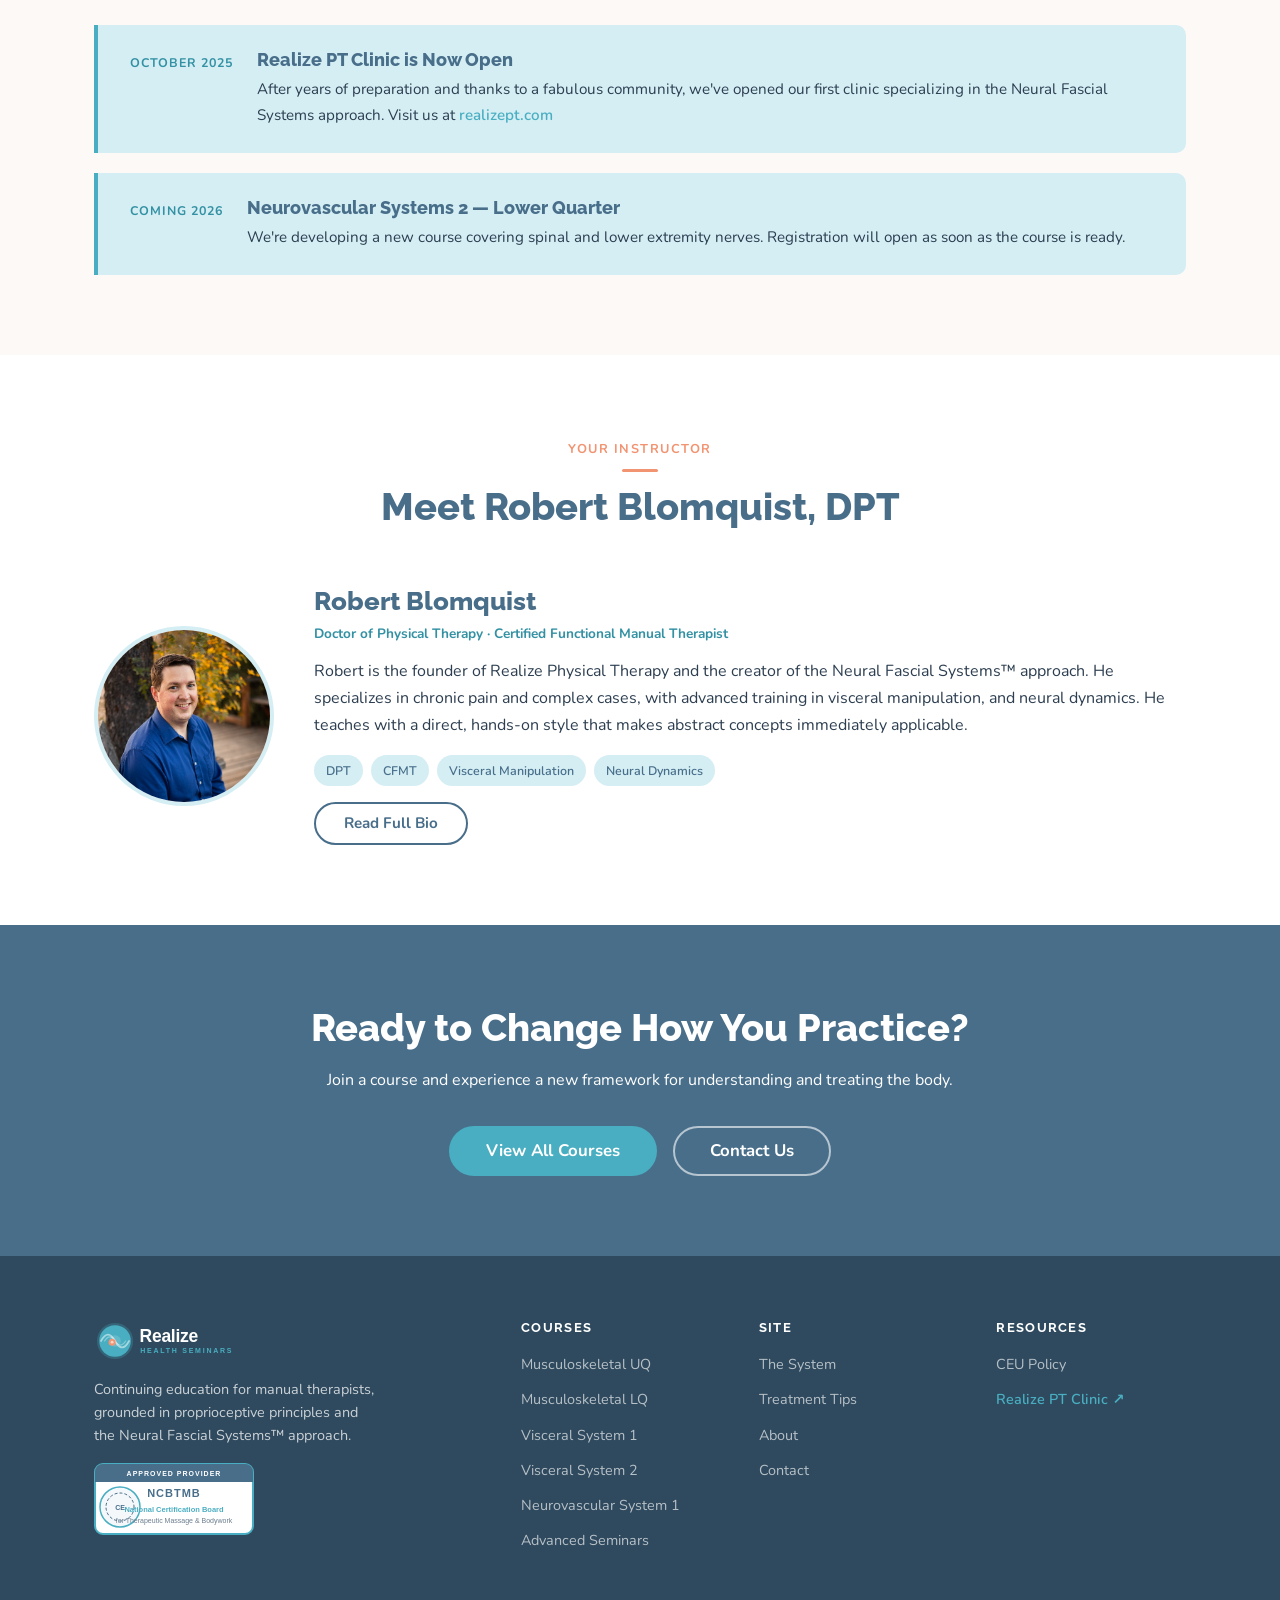
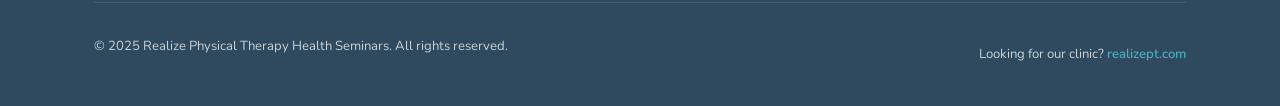
==== commit 5868229e: "Add Courses dropdown nav; swap LQ/Visceral testimonials; fix stray divs - Courses nav item on every " ====
--- a/index.html
+++ b/index.html
@@ -93,7 +93,17 @@
         <a href="index.html" class="nav-logo"><img src="assets/images/logo.svg" alt="Realize Health Seminars" height="46"></a>
         <ul class="nav-links">
           <li><a href="index.html">Home</a></li>
-          <li><a href="courses/">Courses</a></li>
+          <li class="nav-has-dropdown">
+            <a href="courses/">Courses</a><button class="dropdown-toggle" aria-expanded="false" aria-label="Toggle course submenu"><svg width="10" height="10" viewBox="0 0 24 24" fill="none" stroke="currentColor" stroke-width="2.5" aria-hidden="true"><polyline points="6 9 12 15 18 9"/></svg></button>
+            <ul class="nav-dropdown">
+              <li><a href="courses/musculoskeletal-upper-quarter.html">Musculoskeletal UQ</a></li>
+              <li><a href="courses/musculoskeletal-lower-quarter.html">Musculoskeletal LQ</a></li>
+              <li><a href="courses/visceral-system-1.html">Visceral System 1</a></li>
+              <li><a href="courses/visceral-system-2.html">Visceral System 2</a></li>
+              <li><a href="courses/neurovascular-system-1.html">Neurovascular System 1</a></li>
+              <li><a href="courses/advanced-seminars.html">Advanced Seminars</a></li>
+            </ul>
+          </li>
           <li><a href="the-system.html">The System</a></li>
           <li><a href="treatment-tips/">Treatment Tips</a></li>
           <li><a href="about.html">About</a></li>
--- a/assets/css/style.css
+++ b/assets/css/style.css
@@ -173,15 +173,62 @@
   color: var(--white) !important;
   transform: translateY(-1px);
 }
-.nav-toggle {
-  display: none;
+.nav-toggle { display: none; background: none; border: none; cursor: pointer; padding: .5rem; color: var(--navy); }
+.nav-toggle svg { display: block; }
+
+/* ── Course Dropdown ── */
+.nav-has-dropdown { position: relative; }
+.dropdown-toggle {
   background: none;
   border: none;
+  padding: 0 0 0 2px;
   cursor: pointer;
-  padding: .5rem;
   color: var(--navy);
-}
-.nav-toggle svg { display: block; }
+  vertical-align: middle;
+  line-height: 0;
+  opacity: .55;
+  transition: opacity .15s;
+}
+.dropdown-toggle:hover { opacity: 1; }
+.dropdown-toggle svg { transition: transform .2s ease; display: inline-block; }
+.nav-has-dropdown:hover .dropdown-toggle svg,
+.dropdown-toggle[aria-expanded="true"] svg { transform: rotate(180deg); }
+
+.nav-dropdown {
+  list-style: none;
+  margin: 0;
+  padding: .4rem 0;
+  position: absolute;
+  top: calc(100% + 10px);
+  left: -1rem;
+  min-width: 256px;
+  background: var(--white);
+  border: 1px solid var(--border);
+  border-radius: var(--radius);
+  box-shadow: 0 8px 32px rgba(72, 110, 138, .15);
+  z-index: 200;
+  opacity: 0;
+  visibility: hidden;
+  transform: translateY(-6px);
+  transition: opacity .18s ease, transform .18s ease, visibility .18s;
+}
+.nav-has-dropdown:hover .nav-dropdown,
+.nav-dropdown.open {
+  opacity: 1;
+  visibility: visible;
+  transform: translateY(0);
+}
+.nav-dropdown li { padding: 0; list-style: none; }
+.nav-dropdown a {
+  display: block;
+  padding: .55rem 1.25rem;
+  font-size: .85rem;
+  font-weight: 500;
+  color: var(--navy);
+  transition: background .13s, color .13s;
+}
+.nav-dropdown a:hover,
+.nav-dropdown a.active { background: var(--teal-light); color: var(--teal-dark); }
 
 /* ── Buttons ── */
 .btn {
@@ -623,42 +670,41 @@
 /* ── Stars ── */
 .stars { color: var(--coral); font-size: .9rem; margin-bottom: .75rem; }
 
-/* ── Testimonial Strip (compact, below page-hero on subpages) ── */
+/* ── Testimonial Strip (single quote bar, below page-hero on subpages) ── */
 .testimonial-strip {
   background: var(--white);
   border-bottom: 1px solid var(--border);
-  padding: 1.75rem 0;
+  padding: 1.5rem 0;
 }
 .testimonial-strip-inner {
-  display: grid;
-  grid-template-columns: repeat(3, 1fr);
-  gap: 0;
+  display: flex;
+  justify-content: center;
 }
 .testimonial-strip-item {
   display: flex;
-  flex-direction: column;
-  gap: .3rem;
-  padding: 0 2rem;
-}
-.testimonial-strip-item:not(:last-child) {
-  border-right: 1px solid var(--border);
+  align-items: baseline;
+  gap: .75rem;
+  max-width: 680px;
+  flex-wrap: wrap;
 }
 .testimonial-strip-stars {
   color: var(--coral);
   font-size: .78rem;
-  letter-spacing: .08em;
+  letter-spacing: .06em;
+  flex-shrink: 0;
 }
 .testimonial-strip-quote {
-  font-size: .875rem;
-  color: var(--text);
+  font-size: .9rem;
+  color: var(--text-muted);
   font-style: italic;
-  line-height: 1.55;
+  line-height: 1.5;
   margin: 0;
 }
 .testimonial-strip-name {
-  font-size: .78rem;
+  font-size: .8rem;
   font-weight: 700;
   color: var(--text-muted);
+  white-space: nowrap;
 }
 
 /* ── News / Announcement ── */
@@ -1491,6 +1537,25 @@
     border-bottom: none !important;
   }
 
+  /* Dropdown — mobile inline */
+  .nav-has-dropdown { display: flex; flex-wrap: wrap; align-items: center; border-bottom: 1px solid var(--border); }
+  .nav-has-dropdown > a { flex: 1; padding: .9rem 0; border-bottom: none !important; font-size: 1rem; }
+  .dropdown-toggle { padding: .9rem .25rem; opacity: .65; }
+  .nav-dropdown {
+    position: static;
+    opacity: 1; visibility: visible; transform: none;
+    box-shadow: none; border: none; border-radius: 0;
+    background: transparent;
+    flex: 0 0 100%;
+    padding: 0 0 .25rem 1rem;
+    display: none;
+    transition: none;
+  }
+  .nav-dropdown.open { display: block; }
+  .nav-dropdown a { padding: .6rem 0; font-size: .9rem; border-bottom: 1px solid var(--border); color: var(--text-muted); }
+  .nav-dropdown a:hover { background: none; color: var(--teal); }
+  .nav-dropdown li:last-child a { border-bottom: none; }
+
   /* Hamburger → X animation */
   .nav-toggle svg line {
     transform-origin: center;
@@ -1507,8 +1572,6 @@
   .grid-3           { grid-template-columns: 1fr; }
   .system-diagram   { grid-template-columns: 1fr; }
   .testimonial-grid { grid-template-columns: 1fr; }
-  .testimonial-strip-inner { grid-template-columns: 1fr; }
-  .testimonial-strip-item:not(:last-child) { border-right: none; border-bottom: 1px solid var(--border); padding-bottom: 1.25rem; margin-bottom: .25rem; }
   .footer-grid      { grid-template-columns: 1fr; gap: 2rem; }
   .footer-bottom    { flex-direction: column; text-align: center; }
   .hero { padding: 4rem 0 3.5rem; }
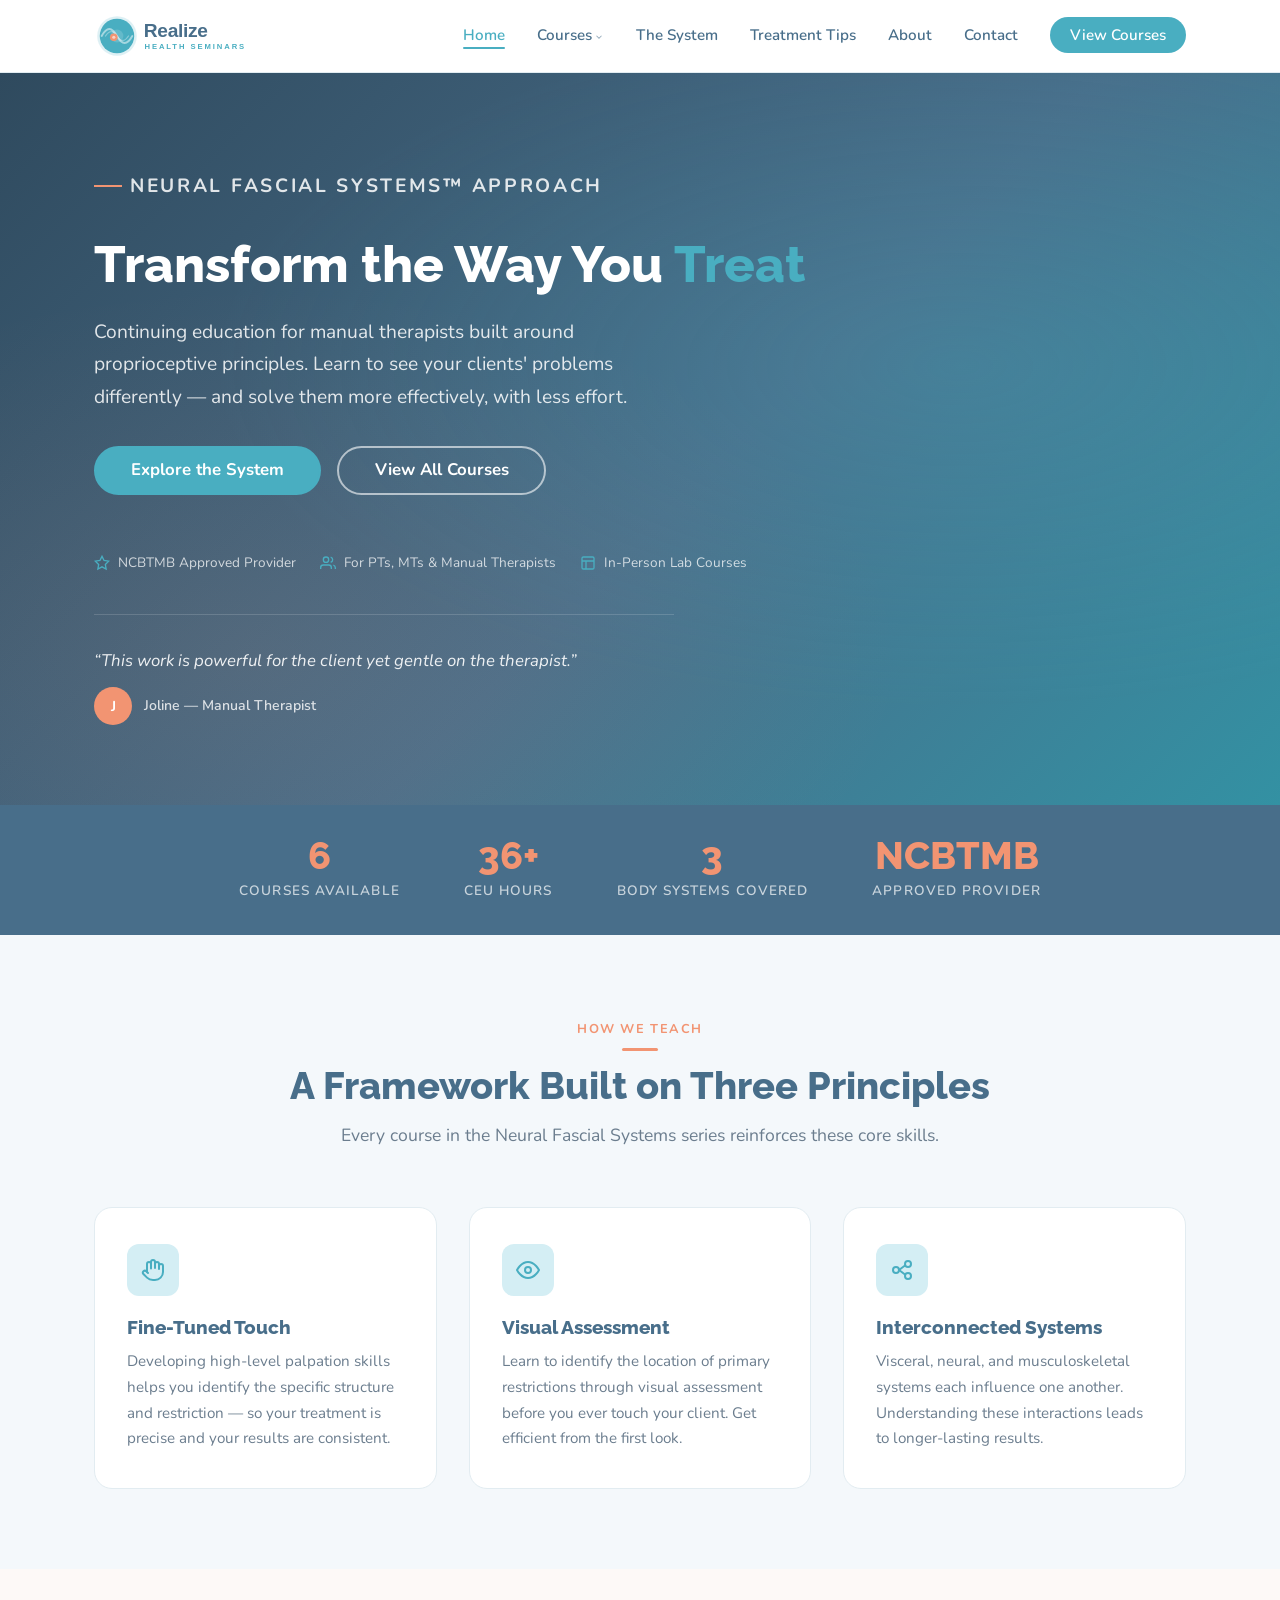
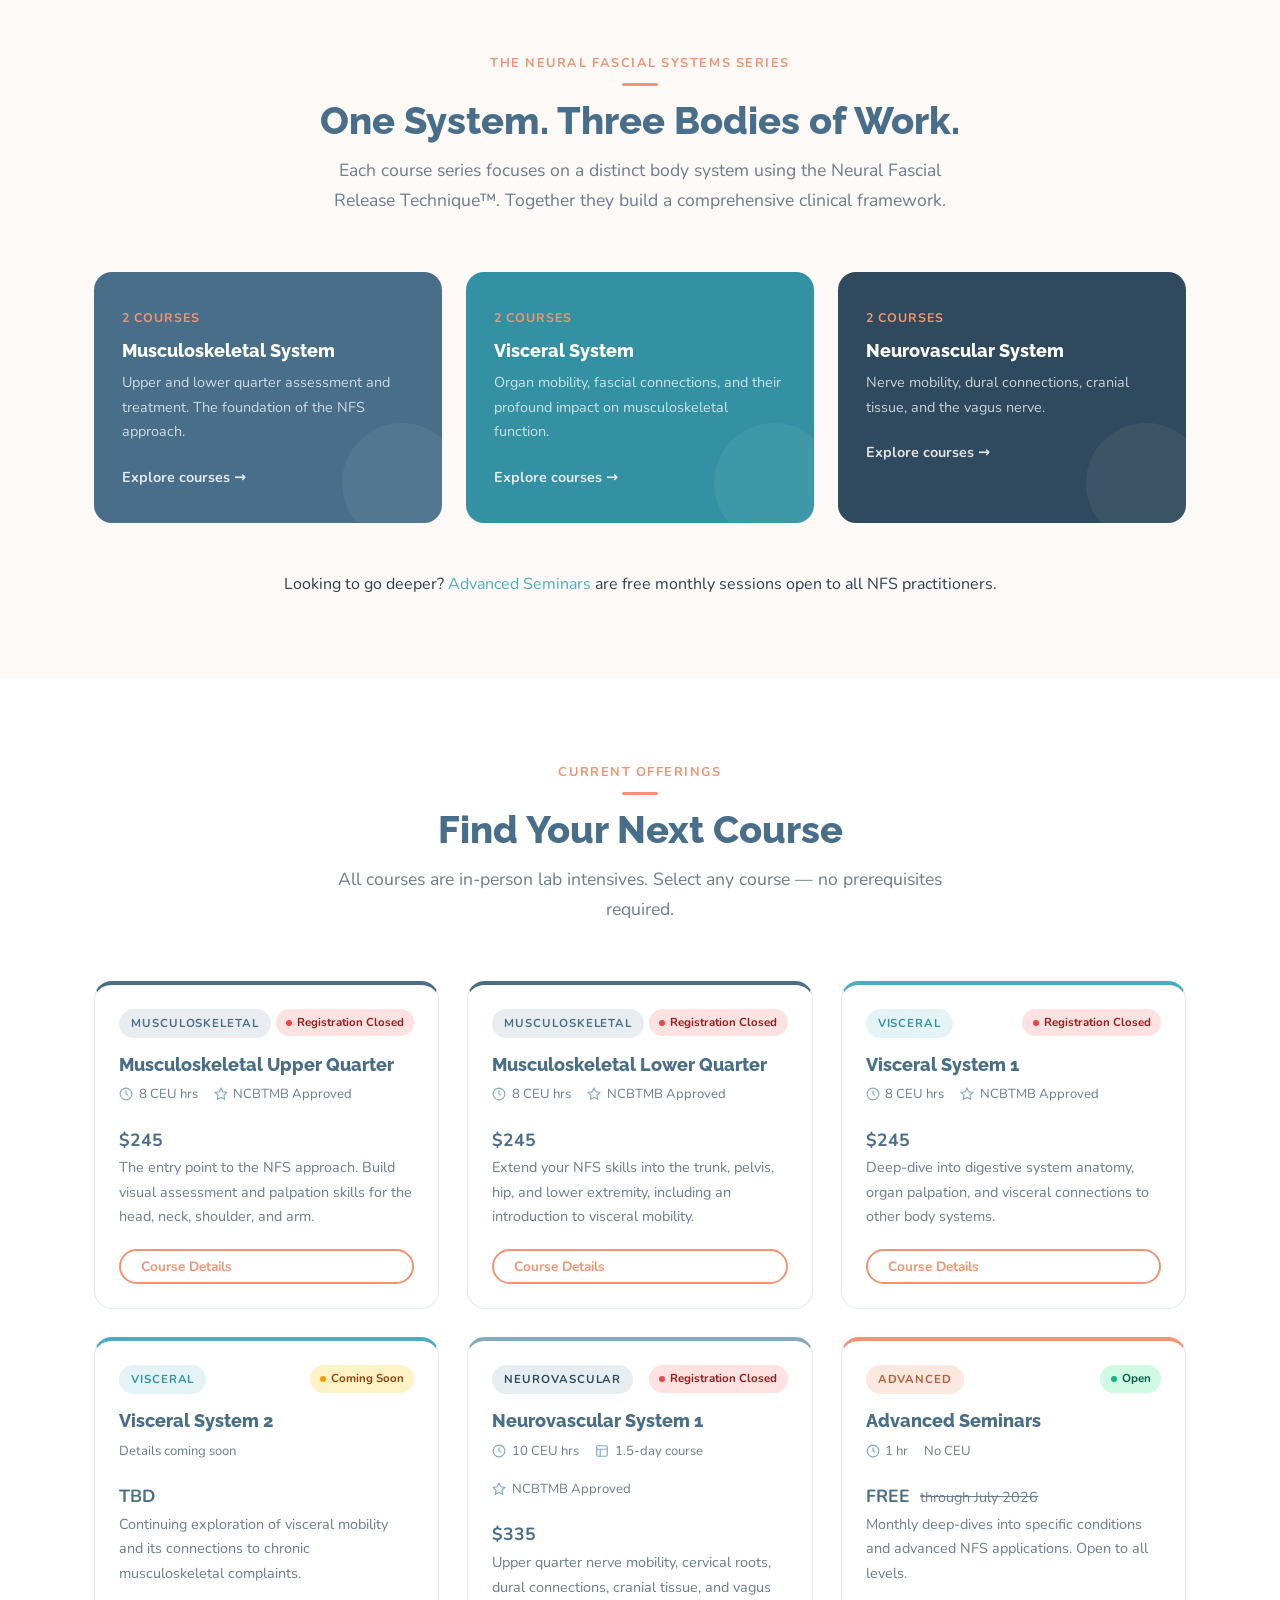
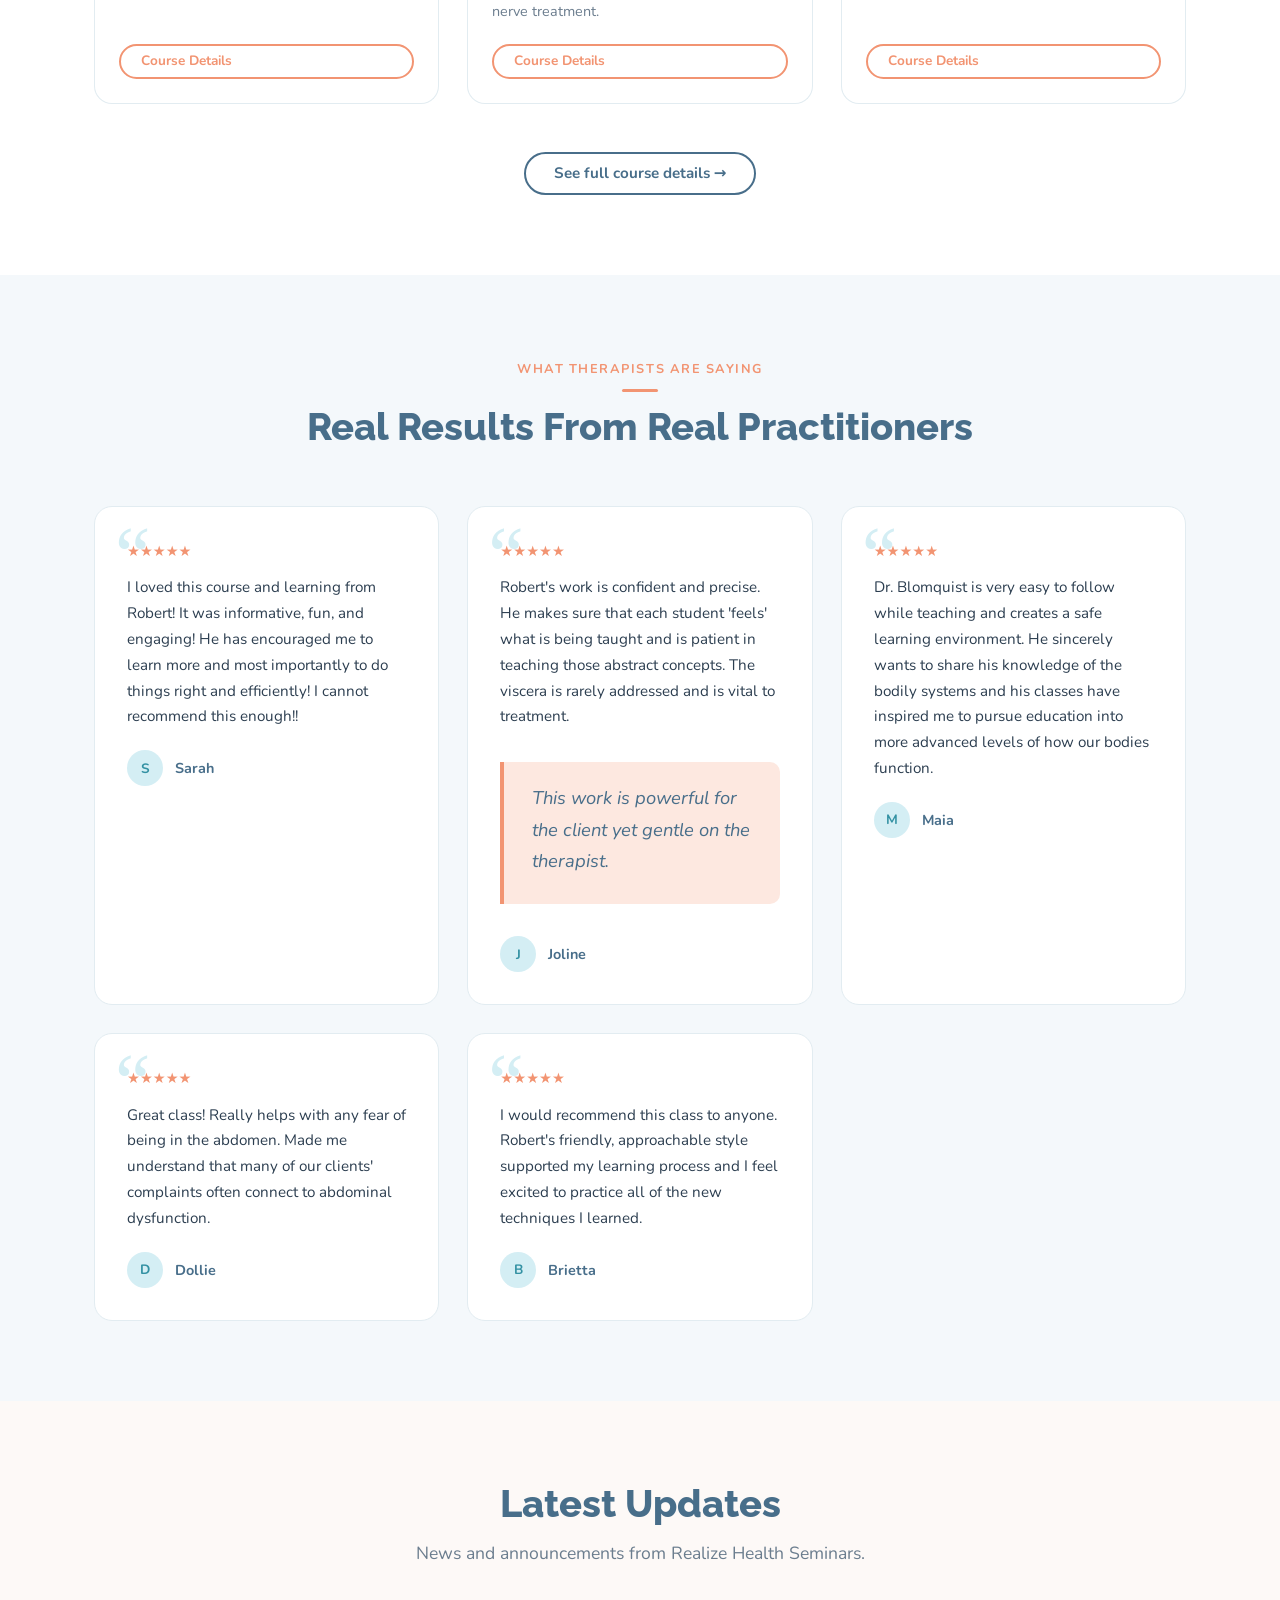
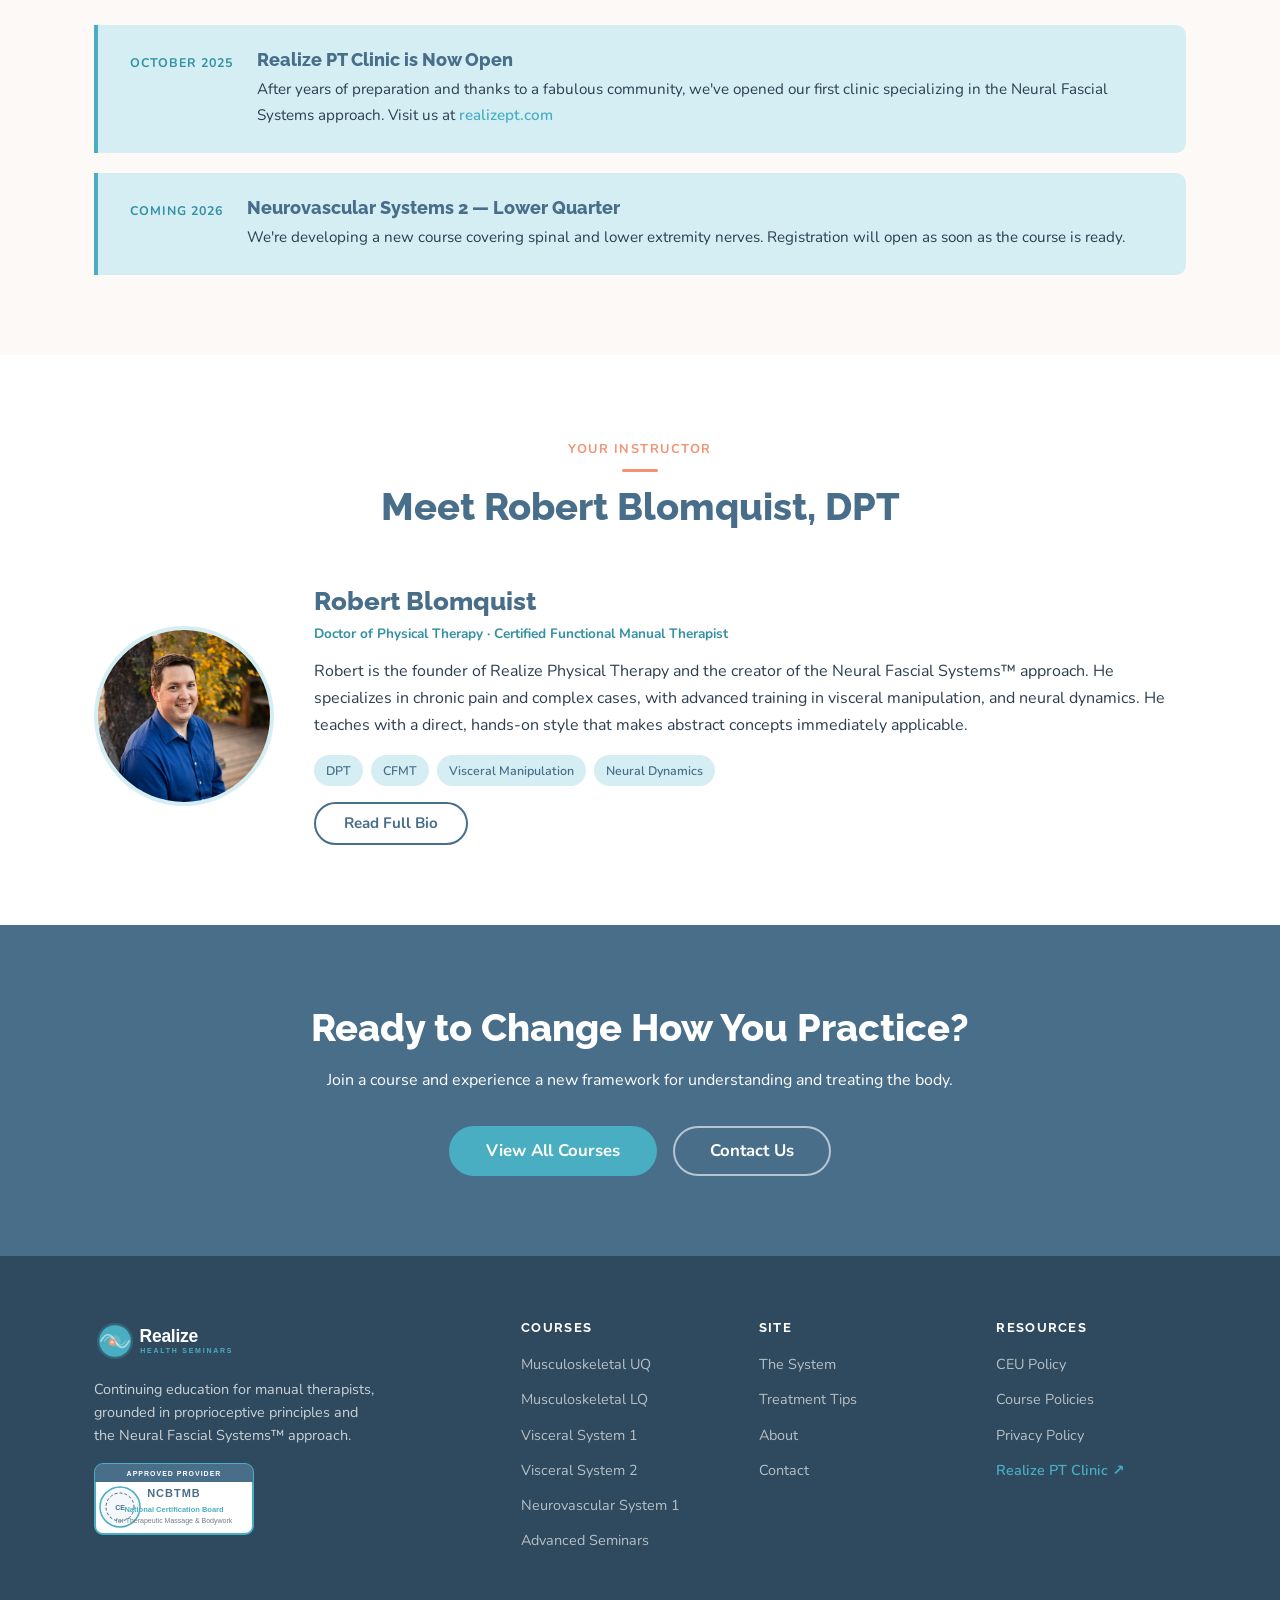
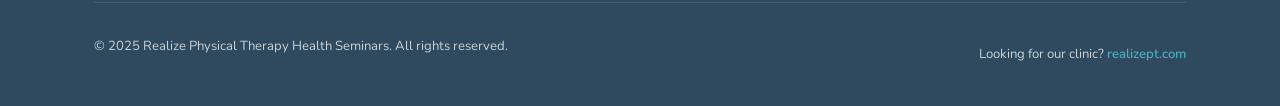
==== commit 56fd5d2d: "Favicon, course prerequisites/audience, policies & privacy pages Favicon: updated to match logo icon" ====
--- a/index.html
+++ b/index.html
@@ -579,6 +579,8 @@
           <h5>Resources</h5>
           <ul>
             <li><a href="contact.html#ceu-policy">CEU Policy</a></li>
+            <li><a href="policies.html">Course Policies</a></li>
+            <li><a href="privacy.html">Privacy Policy</a></li>
             <li><a href="https://realizept.com" target="_blank" rel="noopener" class="footer-clinic-link">Realize PT Clinic ↗</a></li>
           </ul>
         </div>
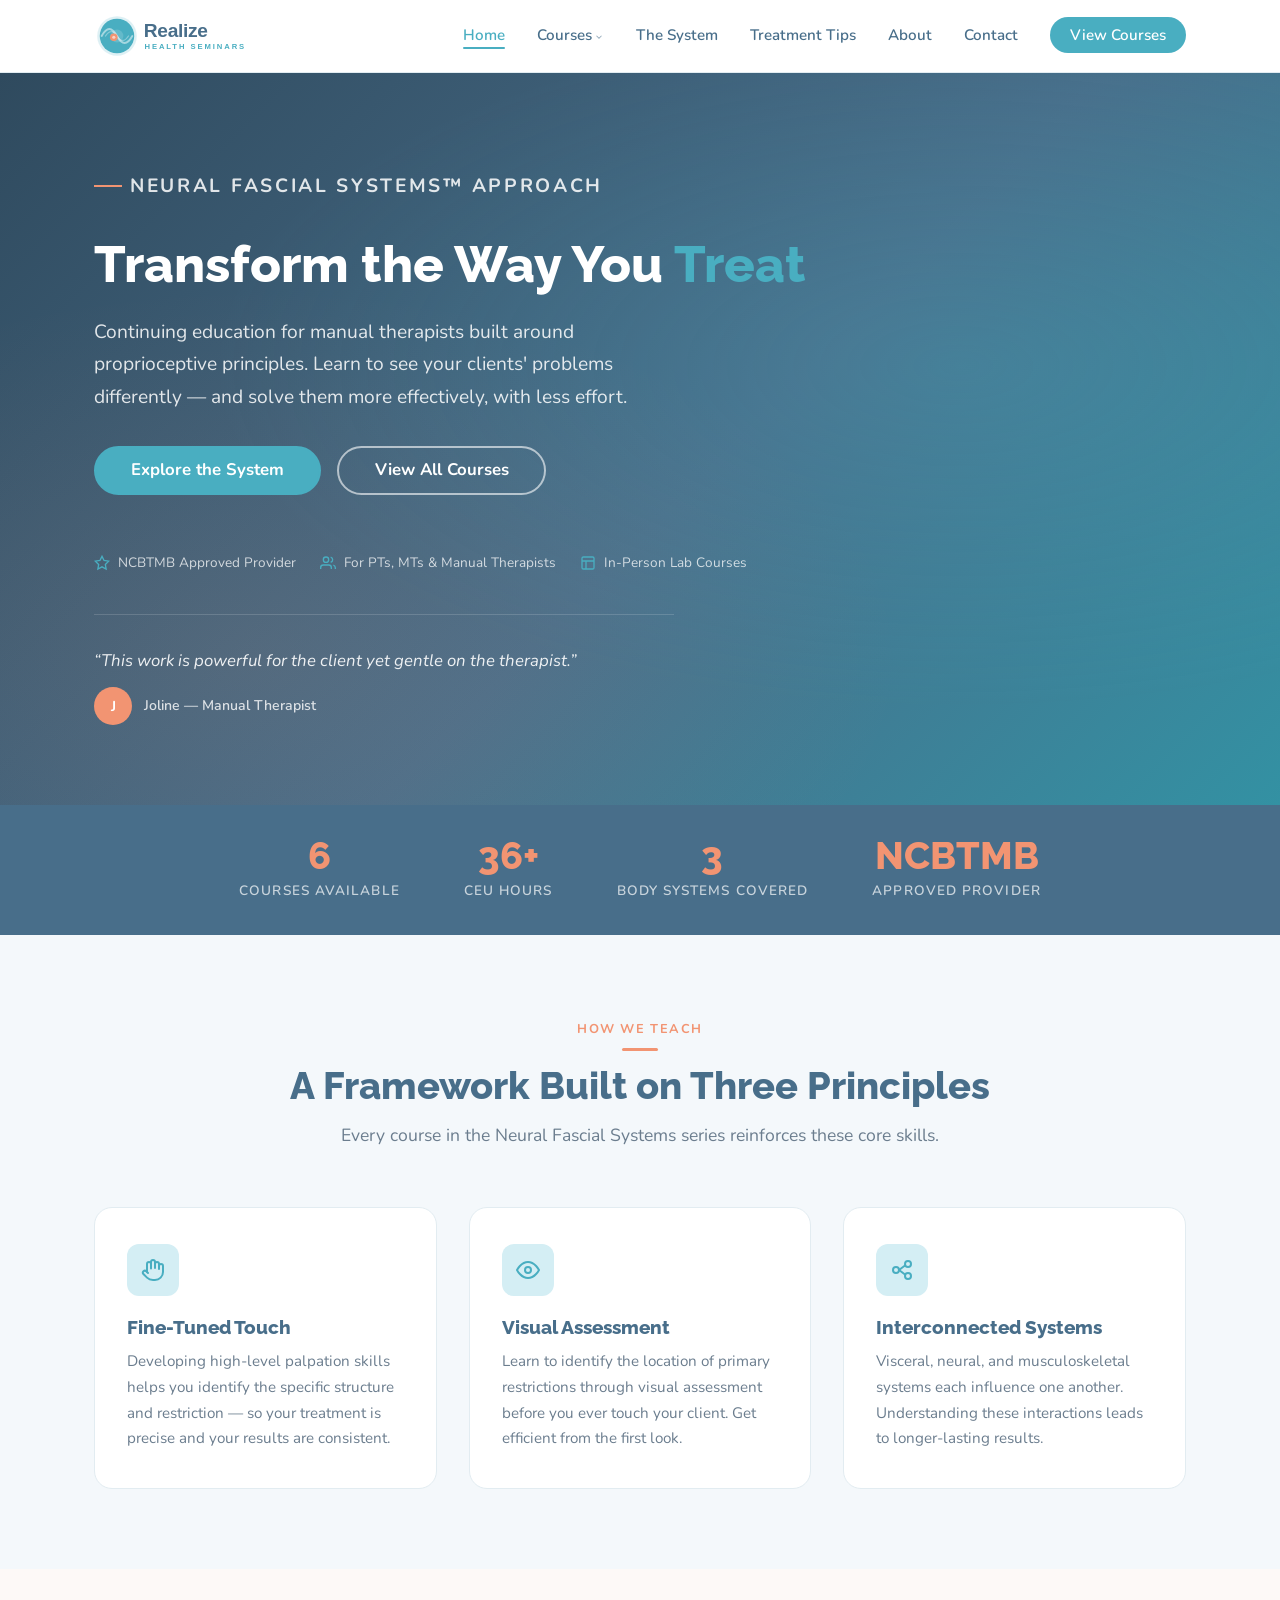
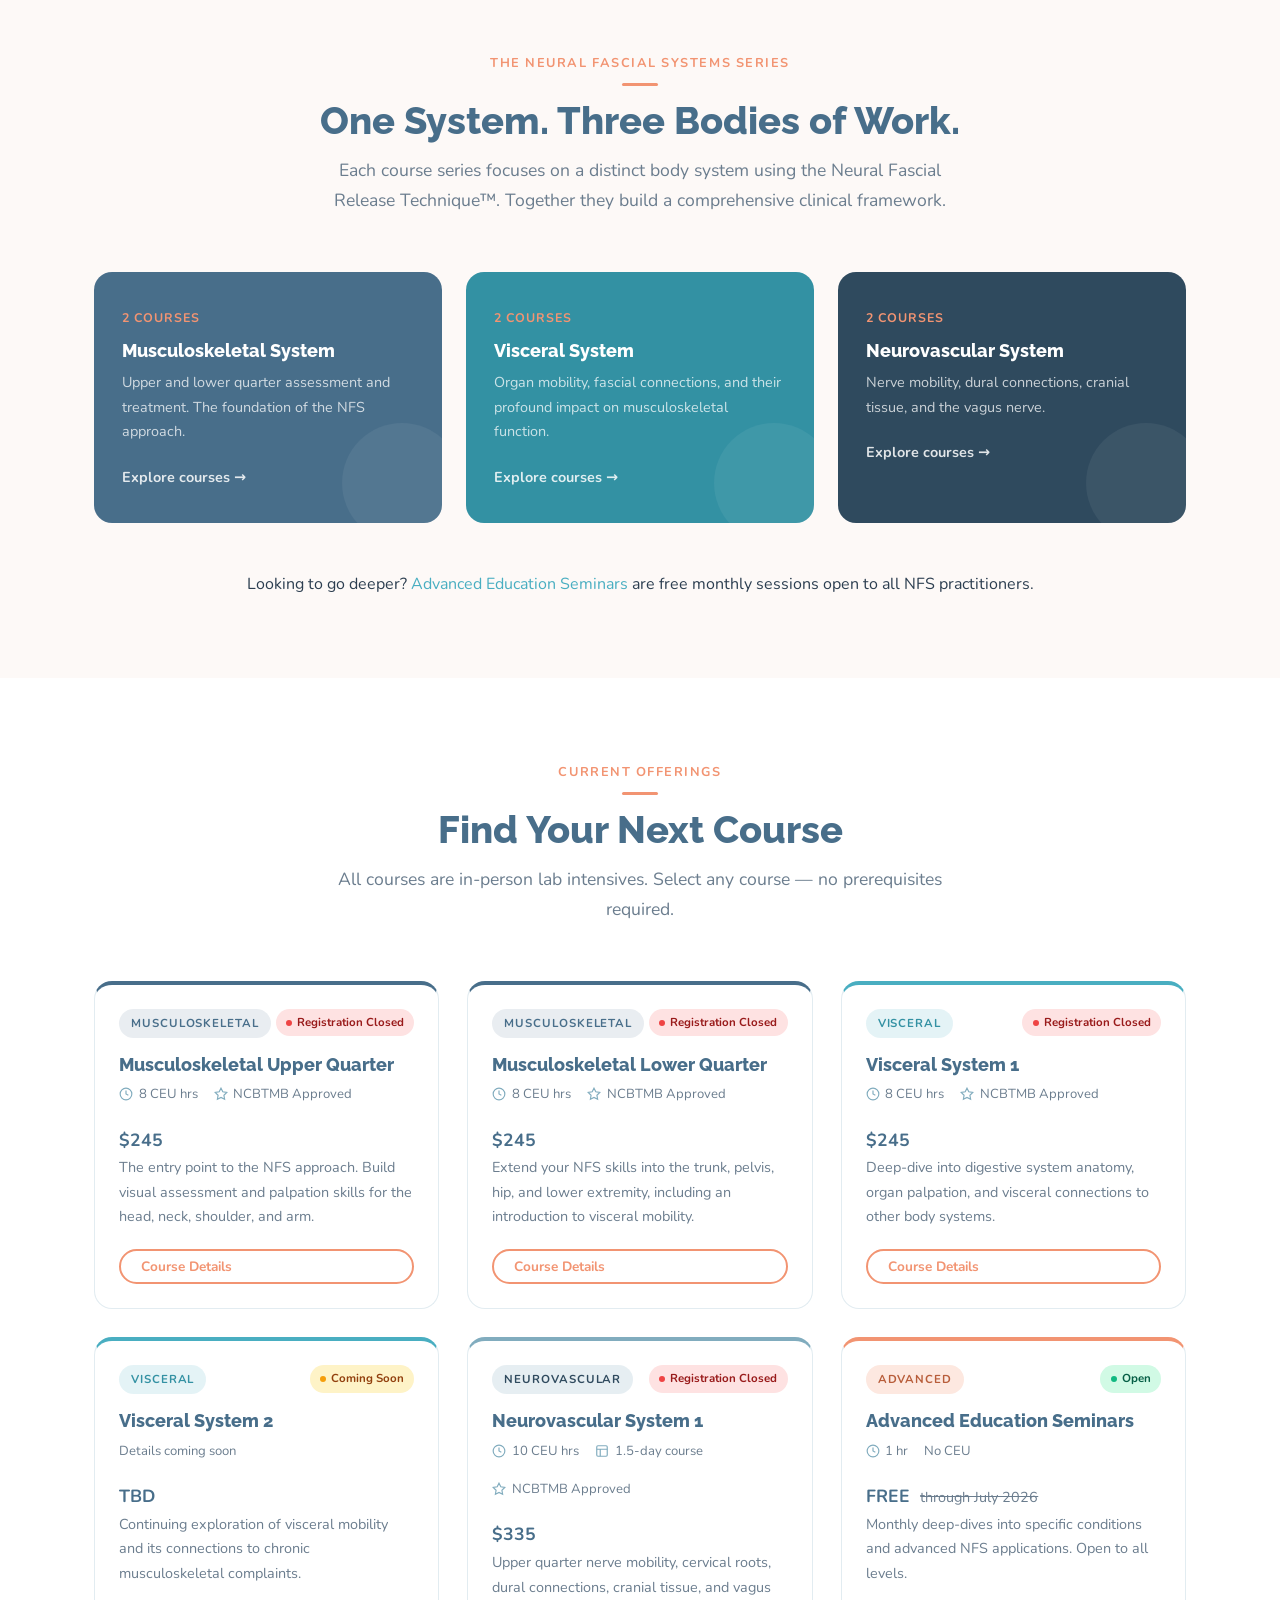
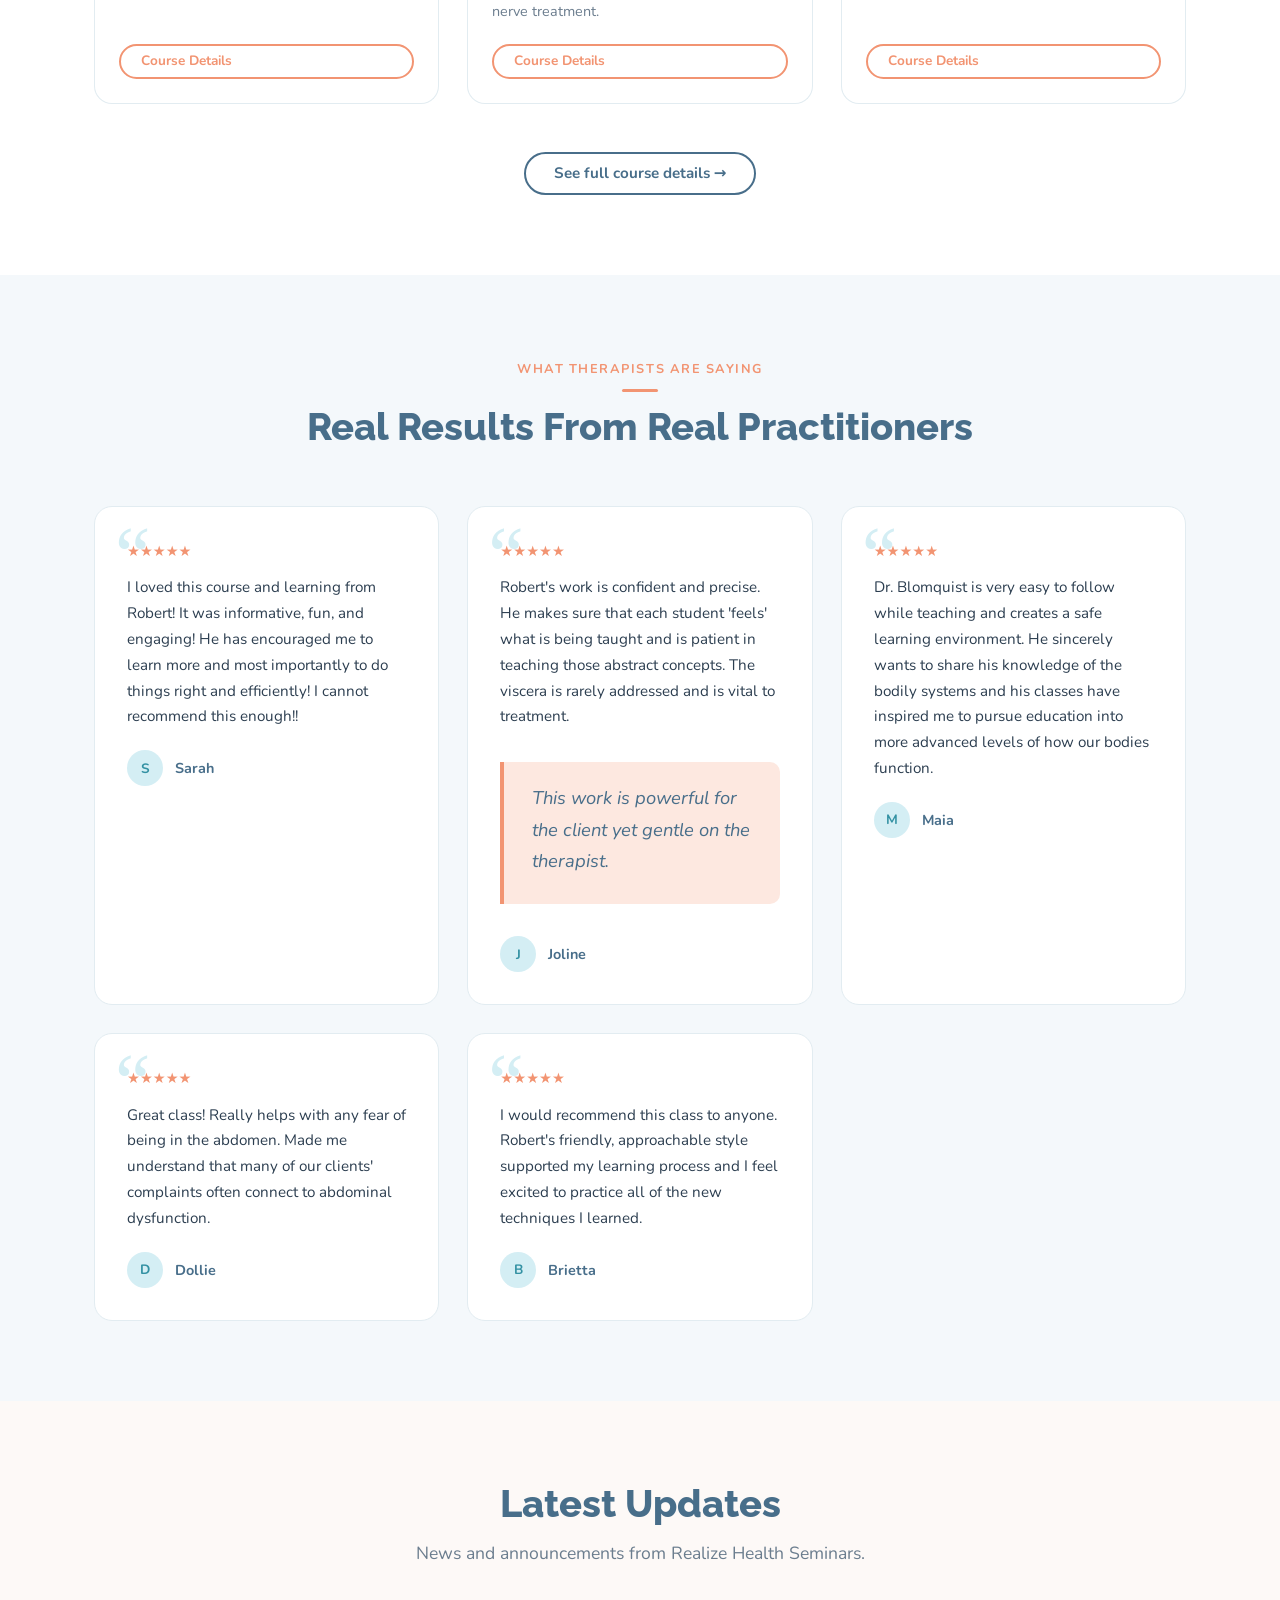
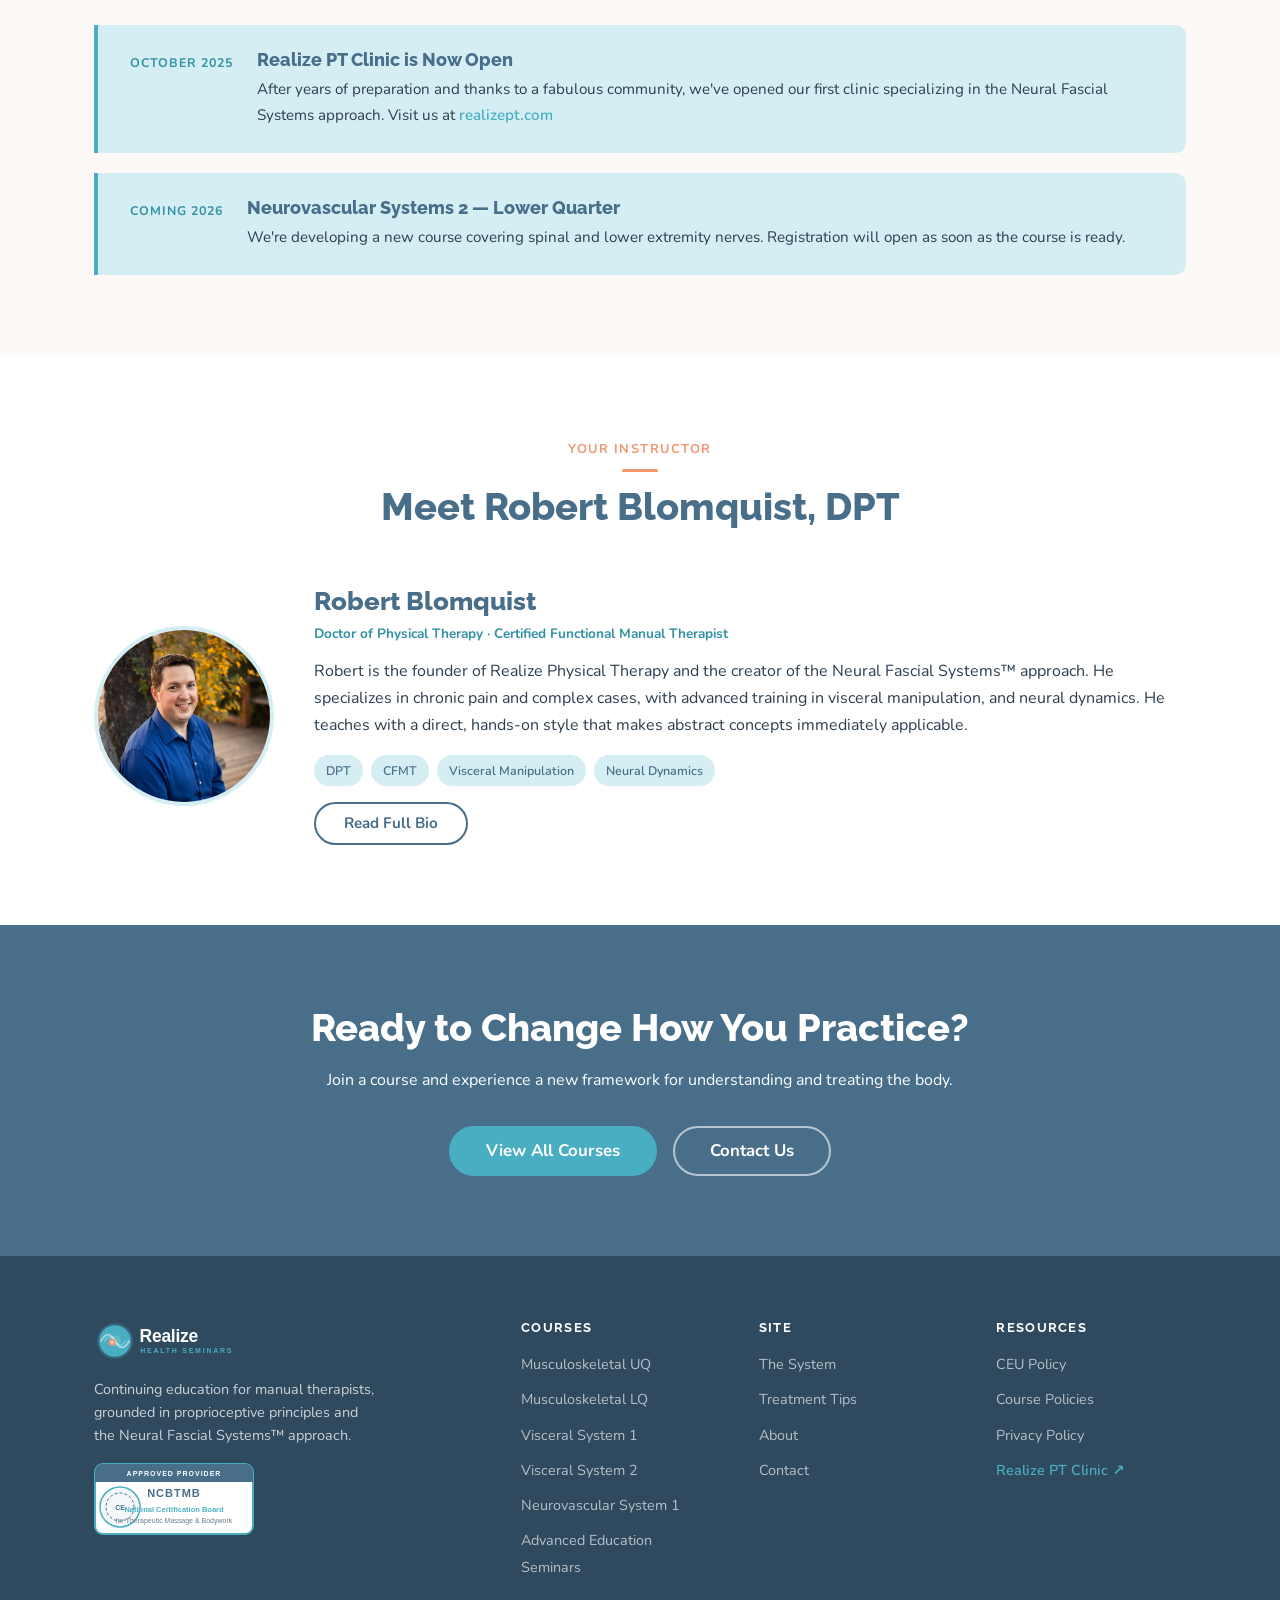
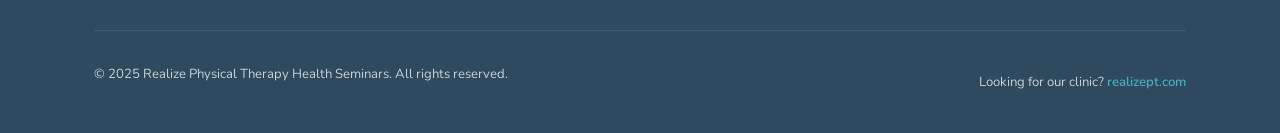
==== commit d6e0922b: "Rename 'Advanced Seminars' to 'Advanced Education Seminars' across all pages Updates nav dropdown la" ====
--- a/index.html
+++ b/index.html
@@ -101,7 +101,7 @@
               <li><a href="courses/visceral-system-1.html">Visceral System 1</a></li>
               <li><a href="courses/visceral-system-2.html">Visceral System 2</a></li>
               <li><a href="courses/neurovascular-system-1.html">Neurovascular System 1</a></li>
-              <li><a href="courses/advanced-seminars.html">Advanced Seminars</a></li>
+              <li><a href="courses/advanced-seminars.html">Advanced Education Seminars</a></li>
             </ul>
           </li>
           <li><a href="the-system.html">The System</a></li>
@@ -254,7 +254,7 @@
 
         </div>
         <p class="text-center mt-3">
-          Looking to go deeper? <a href="courses/advanced-seminars.html">Advanced Seminars</a> are free monthly sessions open to all NFS practitioners.
+          Looking to go deeper? <a href="courses/advanced-seminars.html">Advanced Education Seminars</a> are free monthly sessions open to all NFS practitioners.
         </p>
       </div>
     </section>
@@ -394,7 +394,7 @@
               <span class="status-pill status-open">Open</span>
             </div>
             <div class="course-card-body">
-              <h3>Advanced Seminars</h3>
+              <h3>Advanced Education Seminars</h3>
               <div class="course-meta">
                 <span class="course-meta-item">
                   <svg width="14" height="14" viewBox="0 0 24 24" fill="none" stroke="currentColor" stroke-width="2"><circle cx="12" cy="12" r="10"/><polyline points="12 6 12 12 16 14"/></svg>
@@ -563,7 +563,7 @@
             <li><a href="courses/visceral-system-1.html">Visceral System 1</a></li>
             <li><a href="courses/visceral-system-2.html">Visceral System 2</a></li>
             <li><a href="courses/neurovascular-system-1.html">Neurovascular System 1</a></li>
-            <li><a href="courses/advanced-seminars.html">Advanced Seminars</a></li>
+            <li><a href="courses/advanced-seminars.html">Advanced Education Seminars</a></li>
           </ul>
         </div>
         <div class="footer-col">
